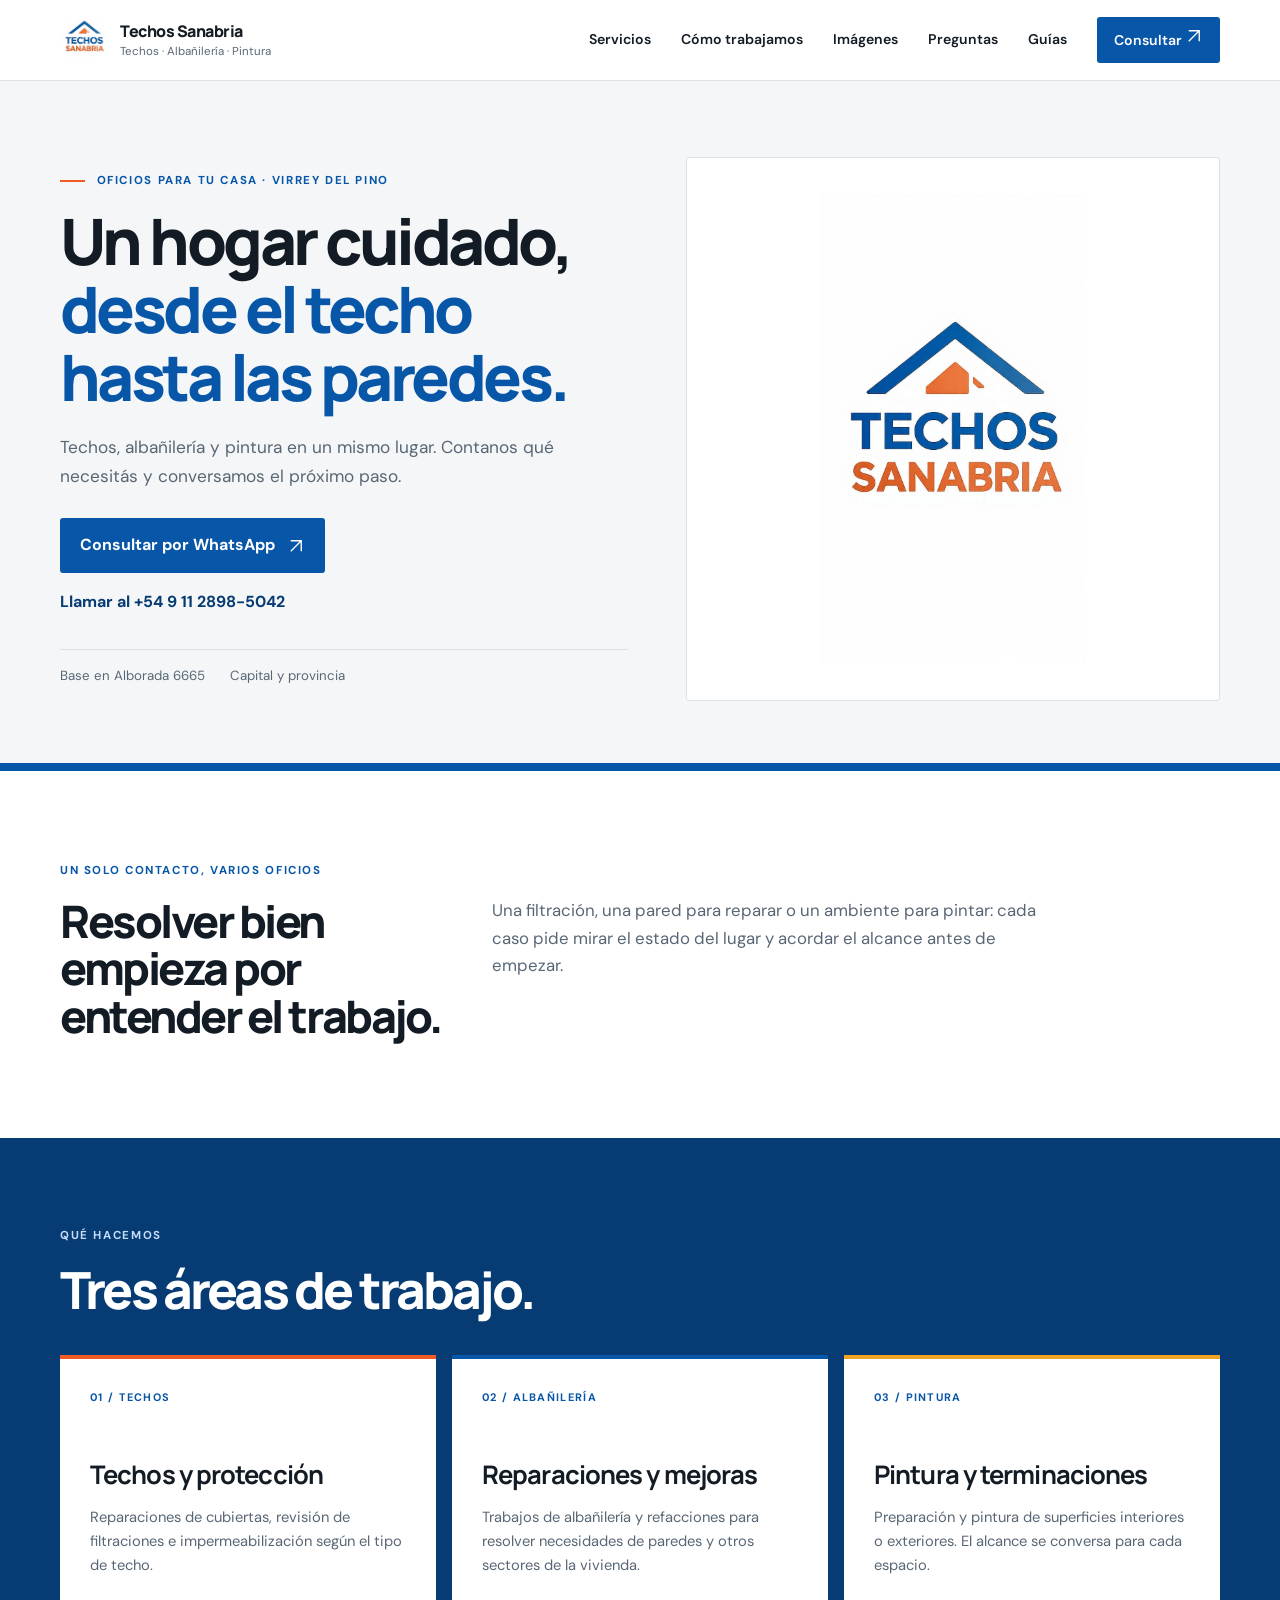
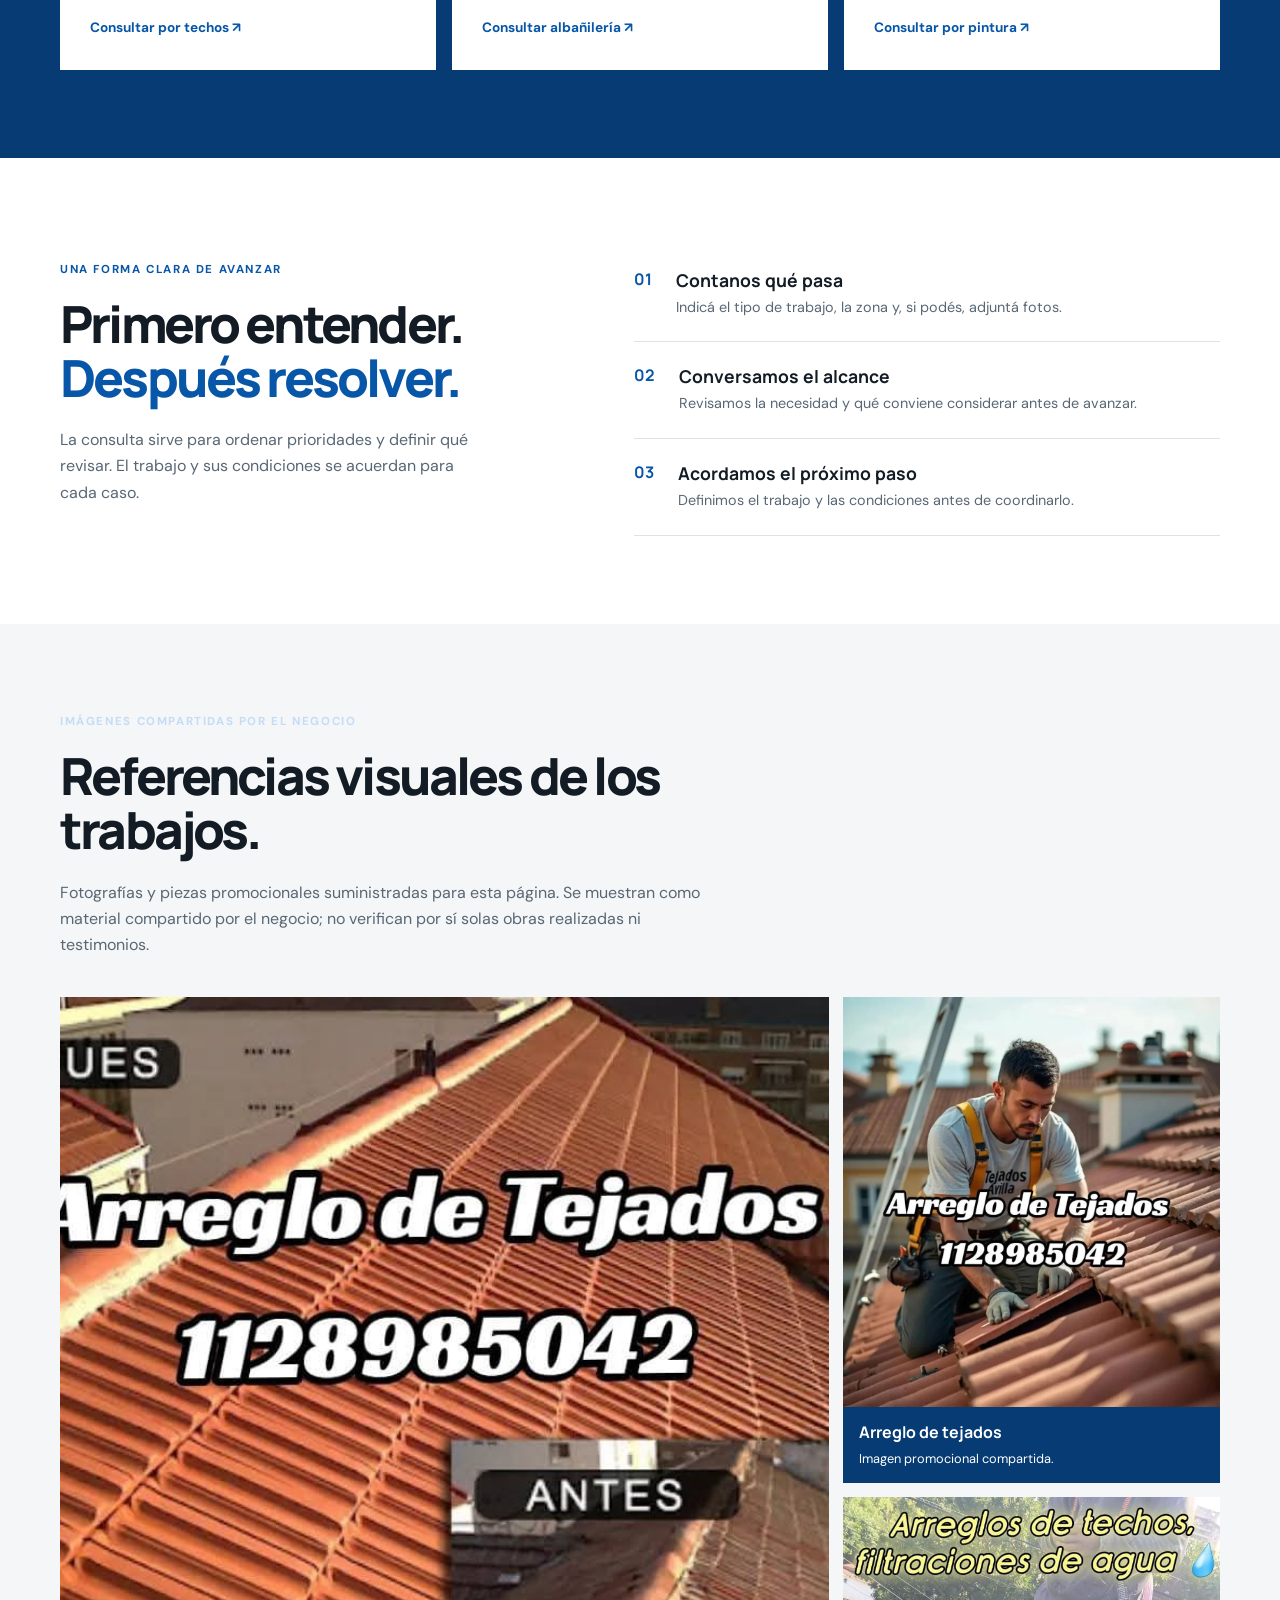
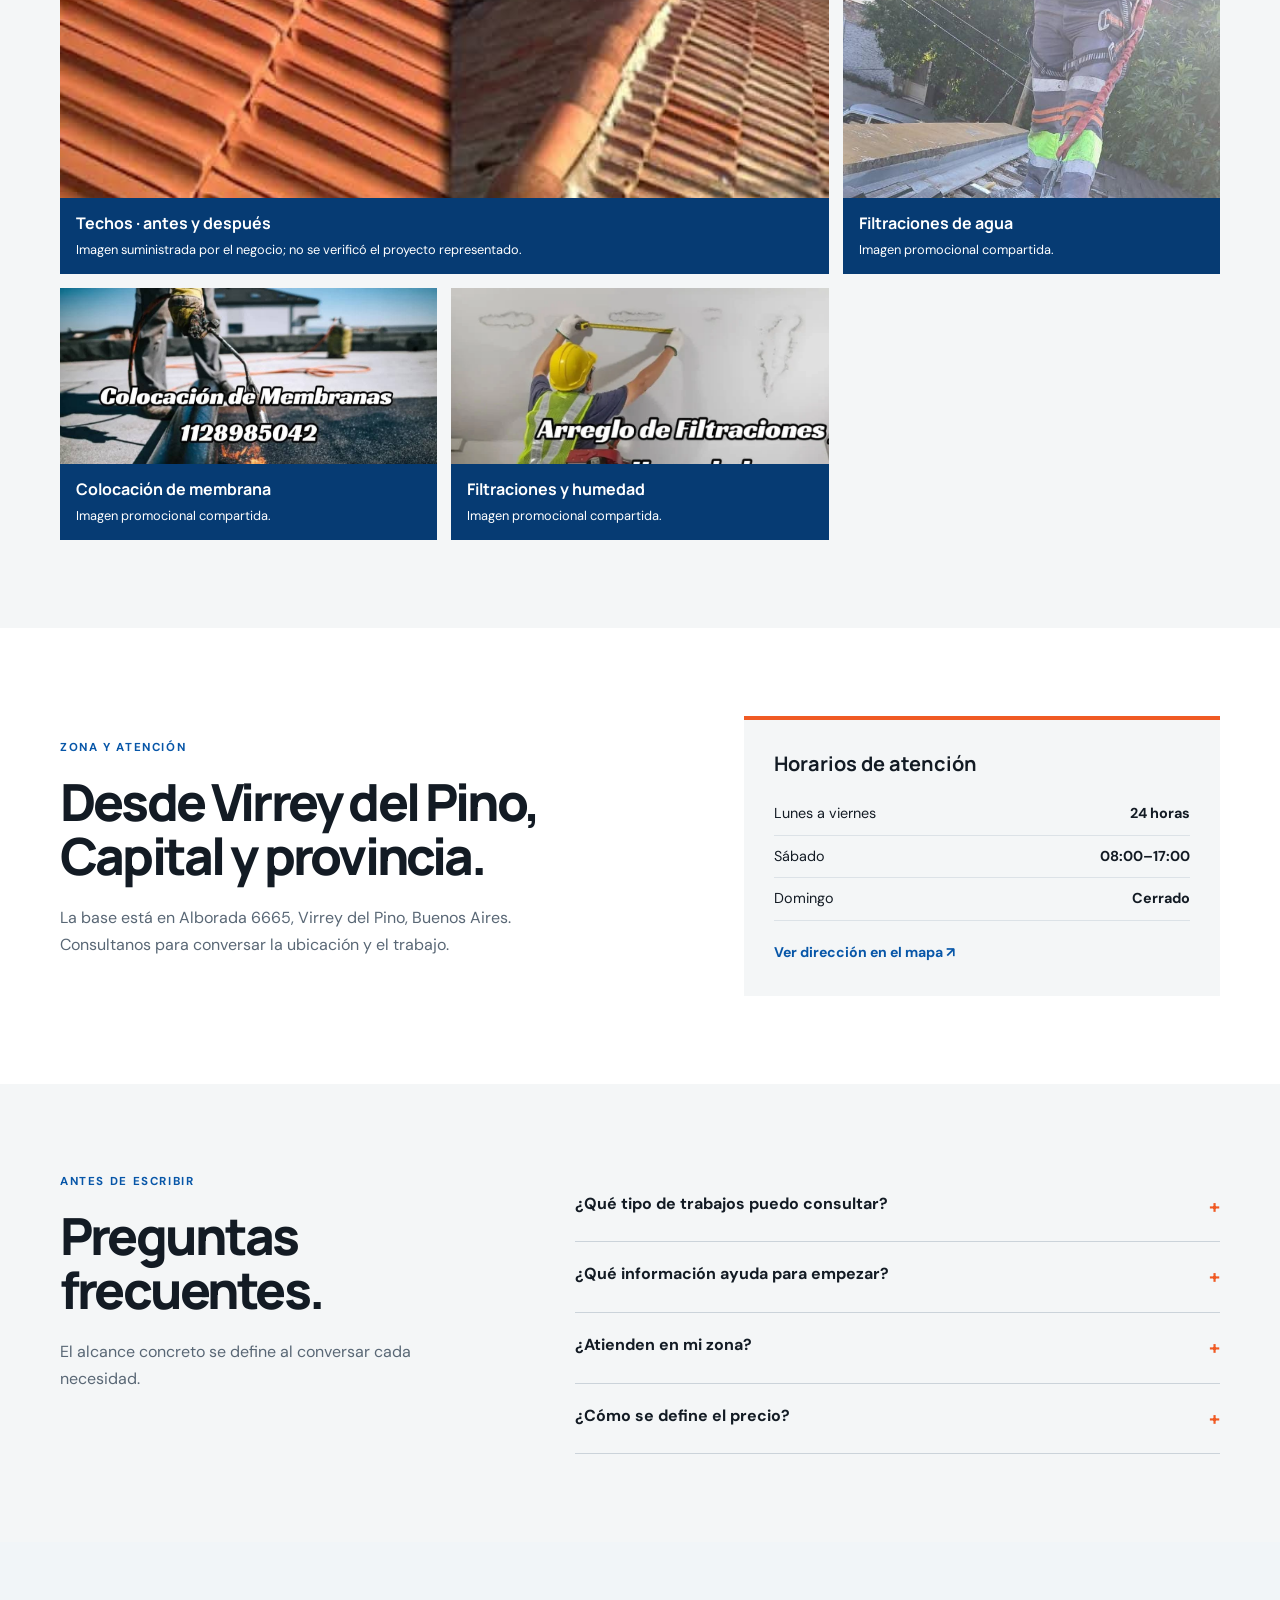
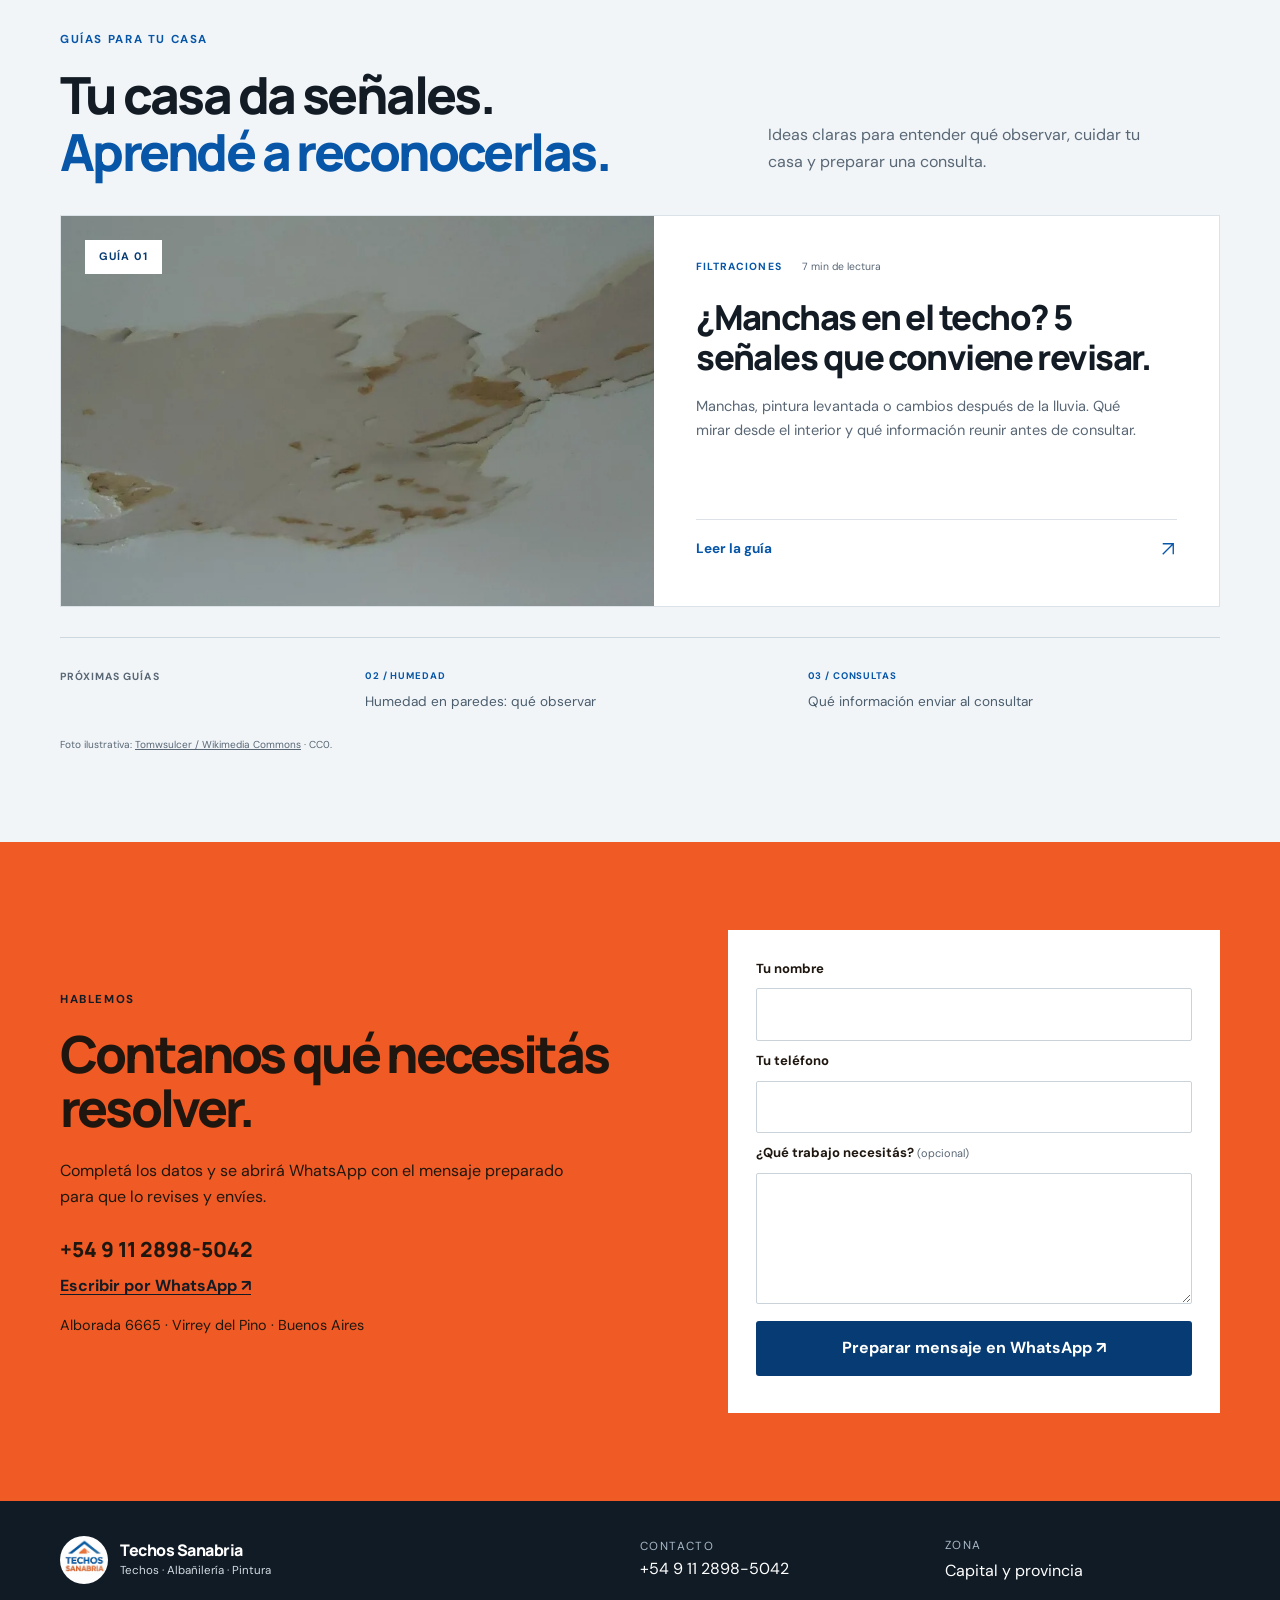
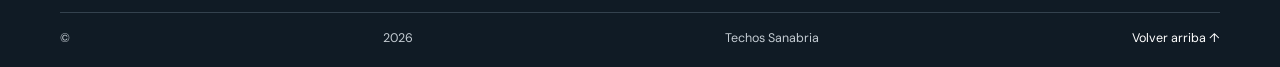
==== index.html @ f682accf "Redesign blog guide and landing feature with reusable editorial components" ====
<!doctype html>
<html lang="es-AR">
<head>
  <meta charset="utf-8">
  <meta name="viewport" content="width=device-width, initial-scale=1">
  <meta name="theme-color" content="#0756a8">
  <meta name="description" content="Techos Sanabria: techos, impermeabilización, albañilería y pintura. Base en Virrey del Pino; cobertura en Capital y provincia. Consultas por WhatsApp.">
  <title>Techos Sanabria | Techos, albañilería y pintura</title>
  <link rel="canonical" href="https://techos-sanabria.com/">
  <meta property="og:type" content="website">
  <meta property="og:locale" content="es_AR">
  <meta property="og:site_name" content="Techos Sanabria">
  <meta property="og:title" content="Techos Sanabria | Techos, albañilería y pintura">
  <meta property="og:description" content="Techos, impermeabilización, albañilería y pintura. Base en Virrey del Pino; cobertura en Capital y provincia.">
  <meta property="og:url" content="https://techos-sanabria.com/">
  <meta property="og:image" content="https://techos-sanabria.com/images/logo-techos-sanabria.jpg">
  <meta name="twitter:card" content="summary_large_image">
  <meta name="twitter:title" content="Techos Sanabria | Techos, albañilería y pintura">
  <meta name="twitter:description" content="Techos, impermeabilización, albañilería y pintura. Base en Virrey del Pino; cobertura en Capital y provincia.">
  <meta name="twitter:image" content="https://techos-sanabria.com/images/logo-techos-sanabria.jpg">
  <script type="application/ld+json">
  {
    "@context": "https://schema.org",
    "@graph": [
      {
        "@type": "RoofingContractor",
        "@id": "https://techos-sanabria.com/#business",
        "name": "Techos Sanabria",
        "url": "https://techos-sanabria.com/",
        "telephone": "+5491128985042",
        "image": "https://techos-sanabria.com/images/logo-techos-sanabria.jpg",
        "address": {
          "@type": "PostalAddress",
          "streetAddress": "Alborada 6665",
          "addressLocality": "Virrey del Pino",
          "addressRegion": "Buenos Aires"
        },
        "areaServed": "Capital y provincia",
        "knowsAbout": ["Techos", "Impermeabilización", "Albañilería", "Refacciones", "Pintura"]
      },
      {
        "@type": "FAQPage",
        "@id": "https://techos-sanabria.com/#preguntas",
        "mainEntity": [
          {
            "@type": "Question",
            "name": "¿Qué tipo de trabajos puedo consultar?",
            "acceptedAnswer": {"@type": "Answer", "text": "Techos y reparaciones, impermeabilización, albañilería, refacciones y pintura. Contanos brevemente qué necesitás."}
          },
          {
            "@type": "Question",
            "name": "¿Qué información ayuda para empezar?",
            "acceptedAnswer": {"@type": "Answer", "text": "La zona, una descripción del problema y algunas fotos si tenés. Eso ayuda a orientar la conversación inicial."}
          },
          {
            "@type": "Question",
            "name": "¿Atienden en mi zona?",
            "acceptedAnswer": {"@type": "Answer", "text": "La cobertura se comunica como Capital y provincia. Consultanos con tu ubicación para confirmar si pueden coordinar el trabajo."}
          },
          {
            "@type": "Question",
            "name": "¿Cómo se define el precio?",
            "acceptedAnswer": {"@type": "Answer", "text": "Depende del lugar y del alcance acordado. Consultá para conversar las condiciones antes de avanzar."}
          }
        ]
      }
    ]
  }
  </script>
  <link rel="icon" href="./images/logo-techos-sanabria.webp" type="image/webp">
  <link rel="stylesheet" href="./style.css">
  <link rel="stylesheet" href="./blogs/guides-preview.css">
  <style>
    .contact .eyebrow{color:#131b24}.steps li>span{color:#0756a8}
    .gallery-grid{grid-template-columns:repeat(3,minmax(0,1fr));grid-auto-rows:auto}
    .gallery-card{margin:0;min-width:0;background:#063b73;display:flex;flex-direction:column;overflow:hidden}
    .gallery-card img{width:100%;height:260px;object-fit:contain;background:#101b25}
    .gallery-card figcaption{background:#063b73;color:#fff;padding:14px 16px;display:flex;flex-direction:column;gap:5px}
    .gallery-card figcaption b{font:700 1rem var(--display)}.gallery-card figcaption span{font-size:.8rem;color:#fff}
    .gallery-feature{grid-column:span 2;grid-row:span 2}.gallery-feature img{height:420px}
    .direct-whatsapp{display:block;color:#131b24;font-weight:700;text-decoration:underline;text-underline-offset:3px;margin-top:10px}
    .no-js-note{font-size:.84rem;font-weight:600;color:#131b24}.gallery-tile{display:none}
    @media(max-width:800px){.gallery-grid{grid-template-columns:repeat(2,minmax(0,1fr))}.gallery-card img{height:220px}.gallery-feature{grid-column:span 2;grid-row:span 1}.gallery-feature img{height:300px}}
    @media(max-width:480px){.gallery-grid{grid-template-columns:1fr}.gallery-feature{grid-column:auto}.gallery-card img,.gallery-feature img{height:260px}}
  </style>
  <noscript><style>#contactForm{display:none}</style></noscript>
  <script src="./script.js" defer></script>
<script>
!function(t,e){var o,n,p,r;e.__SV||(window.posthog && window.posthog.__loaded)||(window.posthog=e,e._i=[],e.init=function(i,s,a){function g(t,e){var o=e.split(".");2==o.length&&(t=t[o[0]],e=o[1]),t[e]=function(){t.push([e].concat(Array.prototype.slice.call(arguments,0)))}}p||((p=t.createElement("script")).type="text/javascript",p.crossOrigin="anonymous",p.async=!0,p.src=s.api_host.replace(".i.posthog.com","-assets.i.posthog.com")+"/static/array.js",p.onerror=function(){p=null},(r=t.getElementsByTagName("script")[0]).parentNode.insertBefore(p,r));var u=e;for(void 0!==a?u=e[a]=[]:a="posthog",u.people=u.people||[],Object.defineProperty(u,"toString",{configurable:!0,enumerable:!0,writable:!0,value:function(t){var e="posthog";return"posthog"!==a&&(e+="."+a),t||(e+=" (stub)"),e}}),Object.defineProperty(u.people,"toString",{configurable:!0,enumerable:!0,writable:!0,value:function(){return u.toString(1)+".people (stub)"}}),o="vu pu gu mu init Gu Qu Hu Wu Xu il Vu Yu ju oc ac lc uc cc hc capture getExtension Zu hu gc calculateEventProperties vc register register_once register_for_session unregister unregister_for_session zu mc getFeatureFlag getFeatureFlagPayload getFeatureFlagResult getAllFeatureFlags isFeatureEnabled reloadFeatureFlags updateFlags updateEarlyAccessFeatureEnrollment getEarlyAccessFeatures on onFeatureFlags onSurveysLoaded onSessionId getSurveys getActiveMatchingSurveys onActiveMatchingSurveysChanged renderSurvey displaySurvey cancelPendingSurvey canRenderSurvey canRenderSurveyAsync wc identify setPersonProperties unsetPersonProperties group resetGroups setPersonPropertiesForFlags resetPersonPropertiesForFlags setGroupPropertiesForFlags resetGroupPropertiesForFlags reset kc shutdown setIdentity clearIdentity get_distinct_id getGroups get_session_id get_session_replay_url alias set_config startSessionRecording stopSessionRecording sessionRecordingStarted captureException addExceptionStep captureLog startExceptionAutocapture stopExceptionAutocapture loadToolbar get_property getSessionProperty yc nc createPersonProfile setInternalOrTestUser bc xu ku opt_in_capturing opt_out_capturing Su has_opted_in_capturing has_opted_out_capturing get_explicit_consent_status is_capturing clear_opt_in_out_capturing tc debug nl Os getPageViewId captureTraceFeedback captureTraceMetric Du".split(" "),n=0;n<o.length;n++)g(u,o[n]);e._i.push([i,s,a])},e.__SV=1)}(document,window.posthog||[]);
posthog.init('phc_zRJZ5SvArTjrYcxxgLg35xTBeTofkA6DnmJoE6SXfPQV', {
    api_host: 'https://us.i.posthog.com',
    defaults: '2026-05-30',
    person_profiles: 'identified_only', // or 'always' to create profiles for anonymous users as well
});
</script>
</head>
<body>
  <a class="skip-link" href="#contenido">Saltar al contenido</a>
  <header class="site-header">
    <div class="shell header-inner">
      <a class="brand" href="#inicio" aria-label="Techos Sanabria, inicio"><img src="./images/logo-techos-sanabria.webp" alt="" width="52" height="52"><span><strong>Techos Sanabria</strong><small>Techos · Albañilería · Pintura</small></span></a>
      <button class="menu-toggle" type="button" aria-expanded="false" aria-controls="site-nav" aria-label="Abrir menú"><span></span><span></span><span></span></button>
      <nav class="site-nav" id="site-nav" aria-label="Navegación principal"><a href="#servicios">Servicios</a><a href="#metodo">Cómo trabajamos</a><a href="#imagenes">Imágenes</a><a href="#preguntas">Preguntas</a><a href="#blog">Guías</a><a class="nav-contact" href="#contacto">Consultar <svg aria-hidden="true" width="18" height="18" viewBox="0 0 24 24" fill="none" stroke="currentColor" stroke-width="1.8"><path d="M5 19 19 5M5 5h14v14"/></svg></a></nav>
    </div>
  </header>
  <main id="contenido">
    <section class="hero" id="inicio">
      <div class="shell hero-grid">
        <div class="hero-copy"><p class="eyebrow"><span></span> Oficios para tu casa · Virrey del Pino</p><h1>Un hogar cuidado,<br><em>desde el techo hasta las paredes.</em></h1><p class="lede">Techos, albañilería y pintura en un mismo lugar. Contanos qué necesitás y conversamos el próximo paso.</p><div class="hero-actions"><a class="button button-primary" data-whatsapp href="https://wa.me/5491128985042?text=Hola%2C%20quiero%20consultar%20por%20un%20trabajo">Consultar por WhatsApp <svg aria-hidden="true" width="18" height="18" viewBox="0 0 24 24" fill="none" stroke="currentColor" stroke-width="1.8"><path d="M5 19 19 5M5 5h14v14"/></svg></a><a class="phone-link" href="tel:+5491128985042">Llamar al +54 9 11 2898-5042</a></div><div class="hero-meta"><span>Base en Alborada 6665</span><span>Capital y provincia</span></div></div>
        <div class="hero-photo"><img src="./images/logo-techos-sanabria.webp" alt="Logo de Techos Sanabria" width="816" height="1440" decoding="async"></div>
      </div>
      <div class="hero-stripe" aria-hidden="true"></div>
    </section>
    <section class="intro shell"><p class="eyebrow">Un solo contacto, varios oficios</p><h2>Resolver bien empieza por entender el trabajo.</h2><p class="intro-copy">Una filtración, una pared para reparar o un ambiente para pintar: cada caso pide mirar el estado del lugar y acordar el alcance antes de empezar.</p></section>
    <section class="services section" id="servicios"><div class="shell"><div class="section-heading"><p class="eyebrow">Qué hacemos</p><h2>Tres áreas de trabajo.</h2></div><div class="service-grid">
      <article class="service-card service-roof"><span class="service-no">01 / TECHOS</span><h3>Techos y protección</h3><p>Reparaciones de cubiertas, revisión de filtraciones e impermeabilización según el tipo de techo.</p><a href="#contacto">Consultar por techos <span>↗</span></a></article>
      <article class="service-card service-masonry"><span class="service-no">02 / ALBAÑILERÍA</span><h3>Reparaciones y mejoras</h3><p>Trabajos de albañilería y refacciones para resolver necesidades de paredes y otros sectores de la vivienda.</p><a href="#contacto">Consultar albañilería <span>↗</span></a></article>
      <article class="service-card service-paint"><span class="service-no">03 / PINTURA</span><h3>Pintura y terminaciones</h3><p>Preparación y pintura de superficies interiores o exteriores. El alcance se conversa para cada espacio.</p><a href="#contacto">Consultar por pintura <span>↗</span></a></article>
    </div></div></section>
    <section class="method section" id="metodo"><div class="shell method-grid"><div><p class="eyebrow">Una forma clara de avanzar</p><h2>Primero entender.<br><em>Después resolver.</em></h2><p>La consulta sirve para ordenar prioridades y definir qué revisar. El trabajo y sus condiciones se acuerdan para cada caso.</p></div><ol class="steps"><li><span>01</span><div><h3>Contanos qué pasa</h3><p>Indicá el tipo de trabajo, la zona y, si podés, adjuntá fotos.</p></div></li><li><span>02</span><div><h3>Conversamos el alcance</h3><p>Revisamos la necesidad y qué conviene considerar antes de avanzar.</p></div></li><li><span>03</span><div><h3>Acordamos el próximo paso</h3><p>Definimos el trabajo y las condiciones antes de coordinarlo.</p></div></li></ol></div></section>
    <section class="gallery section" id="imagenes"><div class="shell"><div class="section-heading"><p class="eyebrow">Imágenes compartidas por el negocio</p><h2>Referencias visuales de los trabajos.</h2><p>Fotografías y piezas promocionales suministradas para esta página. Se muestran como material compartido por el negocio; no verifican por sí solas obras realizadas ni testimonios.</p></div><div class="gallery-grid"><figure class="gallery-card gallery-feature"><img src="./images/techo-antes-despues.jpg" alt="Pieza compartida que presenta imágenes de techo antes y después" loading="lazy"><figcaption><b>Techos · antes y después</b><span>Imagen suministrada por el negocio; no se verificó el proyecto representado.</span></figcaption></figure><figure class="gallery-card"><img src="./images/techista-trabajando.webp" alt="Imagen promocional compartida de una persona trabajando en un techo" loading="lazy"><figcaption><b>Arreglo de tejados</b><span>Imagen promocional compartida.</span></figcaption></figure><figure class="gallery-card"><img src="./images/seguridad-en-techo.jpg" alt="Imagen compartida de una persona realizando una tarea sobre un techo" loading="lazy"><figcaption><b>Filtraciones de agua</b><span>Imagen promocional compartida.</span></figcaption></figure><figure class="gallery-card"><img src="./images/colocacion-membrana.jpg" alt="Imagen promocional de colocación de membrana en un techo" loading="lazy"><figcaption><b>Colocación de membrana</b><span>Imagen promocional compartida.</span></figcaption></figure><figure class="gallery-card"><img src="./images/revision-humedad.webp" alt="Imagen promocional de revisión de una pared con humedad" loading="lazy"><figcaption><b>Filtraciones y humedad</b><span>Imagen promocional compartida.</span></figcaption></figure></div></div></section>
    <section class="details section"><div class="shell details-grid"><div><p class="eyebrow">Zona y atención</p><h2>Desde Virrey del Pino, Capital y provincia.</h2><p>La base está en Alborada 6665, Virrey del Pino, Buenos Aires. Consultanos para conversar la ubicación y el trabajo.</p></div><div class="details-card"><h3>Horarios de atención</h3><dl><div><dt>Lunes a viernes</dt><dd>24 horas</dd></div><div><dt>Sábado</dt><dd>08:00–17:00</dd></div><div><dt>Domingo</dt><dd>Cerrado</dd></div></dl><a href="https://www.google.com/maps/search/?api=1&amp;query=Alborada+6665%2C+Virrey+del+Pino%2C+Buenos+Aires" target="_blank" rel="noopener noreferrer">Ver dirección en el mapa ↗</a></div></div></section>
    <section class="faq section" id="preguntas"><div class="shell faq-grid"><div><p class="eyebrow">Antes de escribir</p><h2>Preguntas frecuentes.</h2><p>El alcance concreto se define al conversar cada necesidad.</p></div><div class="faq-list"><details><summary>¿Qué tipo de trabajos puedo consultar?</summary><p>Techos y reparaciones, impermeabilización, albañilería, refacciones y pintura. Contanos brevemente qué necesitás.</p></details><details><summary>¿Qué información ayuda para empezar?</summary><p>La zona, una descripción del problema y algunas fotos si tenés. Eso ayuda a orientar la conversación inicial.</p></details><details><summary>¿Atienden en mi zona?</summary><p>La cobertura se comunica como Capital y provincia. Consultanos con tu ubicación para confirmar si pueden coordinar el trabajo.</p></details><details><summary>¿Cómo se define el precio?</summary><p>Depende del lugar y del alcance acordado. Consultá para conversar las condiciones antes de avanzar.</p></details></div></div></section>
    <section class="section guide-preview" id="blog" aria-labelledby="guides-title"><div class="shell">
<div class="guide-preview-heading"><div><p class="eyebrow">GUÍAS PARA TU CASA</p><h2 id="guides-title">Tu casa da señales.<br><em>Aprendé a reconocerlas.</em></h2></div><p>Ideas claras para entender qué observar, cuidar tu casa y preparar una consulta.</p></div>
<article class="guide-feature"><a class="guide-feature-image" href="./blogs/senales-de-filtracion-en-el-techo/" tabindex="-1" aria-hidden="true"><img src="./images/blog/peeling.webp" width="931" height="678" alt="" loading="lazy" decoding="async"><span>GUÍA 01</span></a><div class="guide-feature-copy"><p class="guide-feature-meta">FILTRACIONES <span>7 min de lectura</span></p><h3><a href="./blogs/senales-de-filtracion-en-el-techo/">¿Manchas en el techo? 5 señales que conviene revisar.</a></h3><p>Manchas, pintura levantada o cambios después de la lluvia. Qué mirar desde el interior y qué información reunir antes de consultar.</p><a class="guide-feature-cta" href="./blogs/senales-de-filtracion-en-el-techo/">Leer la guía <svg aria-hidden="true" width="18" height="18" viewBox="0 0 24 24" fill="none" stroke="currentColor" stroke-width="1.8"><path d="M5 19 19 5M5 5h14v14"/></svg></a></div></article>
<div class="guide-preview-bottom"><p>PRÓXIMAS GUÍAS</p><ul><li><span>02 / HUMEDAD</span>Humedad en paredes: qué observar</li><li><span>03 / CONSULTAS</span>Qué información enviar al consultar</li></ul></div><p class="guide-preview-credit">Foto ilustrativa: <a href="https://commons.wikimedia.org/wiki/File:Ceiling_sheetrock_damaged_by_water_so_paint_was_peeling.jpg">Tomwsulcer / Wikimedia Commons</a> · CC0.</p>
</div></section>
    <section class="contact section" id="contacto"><div class="shell contact-grid"><div><p class="eyebrow">Hablemos</p><h2>Contanos qué necesitás resolver.</h2><p>Completá los datos y se abrirá WhatsApp con el mensaje preparado para que lo revises y envíes.</p><a class="contact-phone" href="tel:+5491128985042">+54 9 11 2898-5042</a><a class="direct-whatsapp" href="https://wa.me/5491128985042" target="_blank" rel="noopener noreferrer">Escribir por WhatsApp ↗</a><p class="address">Alborada 6665 · Virrey del Pino · Buenos Aires</p><noscript><p class="no-js-note">JavaScript está desactivado; usá los enlaces directos para llamar o abrir WhatsApp.</p></noscript></div><form id="contactForm"><label for="contactName">Tu nombre</label><input id="contactName" name="name" autocomplete="name" required><label for="contactPhone">Tu teléfono</label><input id="contactPhone" name="phone" type="tel" autocomplete="tel" required><label for="contactMessage">¿Qué trabajo necesitás? <small>(opcional)</small></label><textarea id="contactMessage" name="message" rows="4"></textarea><button class="button button-dark" type="submit">Preparar mensaje en WhatsApp ↗</button><p class="form-note" id="formStatus" aria-live="polite"></p></form></div></section>
  </main>
  <footer class="site-footer"><div class="shell footer-inner"><a class="brand footer-brand" href="#inicio"><img src="./images/logo-techos-sanabria.webp" alt="" width="44" height="44" loading="lazy" decoding="async"><span><strong>Techos Sanabria</strong><small>Techos · Albañilería · Pintura</small></span></a><div><span>Contacto</span><a href="tel:+5491128985042">+54 9 11 2898-5042</a></div><div><span>Zona</span><p>Capital y provincia</p></div></div><div class="shell footer-bottom">© <span id="currentYear"></span> Techos Sanabria <a href="#inicio">Volver arriba ↑</a></div></footer>
</body>
</html>
---- style.css ----
@import url('https://fonts.googleapis.com/css2?family=DM+Sans:wght@400;500;600;700&family=Manrope:wght@400;500;600;700;800&display=swap');
.contact .eyebrow{color:#131b24}.steps li>span{color:#0756a8}.gallery-grid{grid-template-columns:repeat(3,minmax(0,1fr));grid-auto-rows:auto}.gallery-card{margin:0;min-width:0;background:#063b73;display:flex;flex-direction:column;overflow:hidden}.gallery-card img{width:100%;height:260px;object-fit:contain;background:#101b25}.gallery-card figcaption{background:#063b73;color:#fff;padding:14px 16px;display:flex;flex-direction:column;gap:5px}.gallery-card figcaption b{font:700 1rem var(--display)}.gallery-card figcaption span{font-size:.8rem;color:#fff}.gallery-feature{grid-column:span 2;grid-row:span 2}.gallery-feature img{height:420px}.direct-whatsapp{display:block;color:#131b24;font-weight:700;text-decoration:underline;text-underline-offset:3px;margin-top:10px}.no-js-note{font-size:.84rem;font-weight:600;color:#131b24}.gallery-tile,.gallery-feature:not(.gallery-card){display:none}
@media(max-width:800px){.gallery-grid{grid-template-columns:repeat(2,minmax(0,1fr))}.gallery-card img{height:220px}.gallery-feature{grid-column:span 2;grid-row:span 1}.gallery-feature img{height:300px}}
@media(max-width:480px){.gallery-grid{grid-template-columns:1fr}.gallery-feature{grid-column:auto}.gallery-card img,.gallery-feature img{height:260px}}
.hero-photo{min-height:475px;background:var(--white);display:grid;place-items:center;padding:36px;border:1px solid var(--line);border-radius:3px}.gallery-tile{position:relative;overflow:hidden;background:var(--blue-dark);color:white;padding:26px;display:flex;flex-direction:column;justify-content:flex-end}.gallery-tile:before,.gallery-tile:after{content:"";position:absolute;width:220px;height:220px;border:1px solid #ffffff40;border-radius:50%;right:-70px;top:-80px}.gallery-tile:after{width:150px;height:150px;right:-35px;top:-45px}.gallery-tile:nth-child(2){background:var(--orange)}.gallery-tile:nth-child(3){background:#334958}.gallery-tile>span{position:absolute;top:20px;left:24px;font-size:.74rem;letter-spacing:.1em}.gallery-tile b{font:700 1.5rem var(--display)}.gallery-tile small{font-size:.85rem;color:#e4edf6}
:root{--blue:#0756a8;--blue-dark:#063b73;--orange:#f05a24;--ink:#131b24;--muted:#596775;--paper:#f4f6f7;--line:#dce2e7;--white:#fff;--shell:1160px;--sans:'DM Sans',Arial,sans-serif;--display:'Manrope',Arial,sans-serif}*{box-sizing:border-box}html{scroll-behavior:smooth;scroll-padding-top:88px}body{margin:0;color:var(--ink);font-family:var(--sans);font-size:16px;line-height:1.65}img{display:block;max-width:100%}a{color:inherit;text-decoration:none}button,input,textarea{font:inherit}.shell{width:min(var(--shell),calc(100% - 48px));margin-inline:auto}.skip-link{position:absolute;left:12px;top:-60px;background:var(--white);color:var(--blue-dark);padding:10px;z-index:20}.skip-link:focus{top:10px}.site-header{position:sticky;top:0;z-index:10;background:rgba(255,255,255,.97);border-bottom:1px solid var(--line)}.header-inner{min-height:80px;display:flex;align-items:center;justify-content:space-between}.brand{display:flex;align-items:center;gap:12px}.brand img{width:48px;height:48px;object-fit:cover;border-radius:50%}.brand strong,.brand small{display:block}.brand strong{font:800 1rem var(--display);letter-spacing:-.03em}.brand small{font-size:.72rem;color:var(--muted)}.site-nav{display:flex;align-items:center;gap:30px;font-size:.88rem;font-weight:600}.site-nav>a:not(.nav-contact):hover,.phone-link:hover{color:var(--blue)}.nav-contact{background:var(--blue);color:white;padding:10px 17px;border-radius:3px}.nav-contact:hover,.button-primary:hover{background:var(--blue-dark)}.menu-toggle{display:none}.hero{position:relative;overflow:hidden;background:var(--paper);padding:76px 0 70px}.hero-grid{display:grid;grid-template-columns:1.03fr .97fr;align-items:center;gap:58px}.eyebrow{text-transform:uppercase;letter-spacing:.14em;font-size:.72rem;font-weight:700;color:var(--blue);margin:0 0 17px}.eyebrow span{display:inline-block;width:25px;height:2px;background:var(--orange);vertical-align:middle;margin-right:7px}.hero h1,.section h2,.intro h2{font:800 clamp(2.45rem,5vw,4.6rem)/1.06 var(--display);letter-spacing:-.055em;margin:0 0 23px}.hero h1 em,.method h2 em{color:var(--blue);font-style:normal}.lede{font-size:1.08rem;color:var(--muted);max-width:520px}.hero-actions{display:flex;flex-direction:column;align-items:flex-start;gap:16px;margin-top:28px}.button{display:inline-flex;justify-content:center;align-items:center;gap:12px;padding:14px 20px;border:0;border-radius:3px;font-weight:700;cursor:pointer}.button-primary{background:var(--blue);color:white}.phone-link{font-weight:700;color:var(--blue-dark)}.hero-meta{display:flex;gap:25px;border-top:1px solid var(--line);margin-top:34px;padding-top:15px;color:var(--muted);font-size:.83rem}.hero-photo{margin:0;position:relative}.hero-photo>img{width:auto;height:auto;max-width:100%;max-height:470px;object-fit:contain}.hero-photo figcaption{font-size:.7rem;color:var(--muted);padding-top:8px}.hero-stripe{height:8px;background:var(--blue);position:absolute;bottom:0;left:0;right:0}.intro{padding-block:90px 76px;display:grid;grid-template-columns:.7fr 1.3fr;column-gap:40px;align-items:start}.intro .eyebrow{grid-column:1/-1}.intro h2{font-size:clamp(2rem,3.5vw,3.2rem);max-width:480px}.intro-copy{color:var(--muted);max-width:570px;margin:0;font-size:1.05rem}.section{padding-block:88px}.services{background:var(--blue-dark);color:white}.section-heading{max-width:700px;margin-bottom:38px}.section-heading .eyebrow{color:#c4dcf7}.section-heading h2,.faq h2,.contact h2{font-size:clamp(2.15rem,4vw,3.5rem)}.section-heading>p:last-child{color:#e4edf6;max-width:650px}.service-grid{display:grid;grid-template-columns:repeat(3,1fr);gap:16px}.service-card{min-height:315px;background:white;color:var(--ink);padding:30px;display:flex;flex-direction:column;border-top:4px solid var(--orange)}.service-masonry{border-color:var(--blue)}.service-paint{border-color:#f2a324}.service-no{font-size:.68rem;color:var(--blue);font-weight:700;letter-spacing:.12em}.service-card h3{font:700 1.6rem var(--display);margin:50px 0 5px;letter-spacing:-.035em}.service-card p{color:var(--muted);font-size:.92rem;margin:8px 0 20px}.service-card>a{color:var(--blue);font-size:.85rem;font-weight:700;margin-top:auto}.method{background:#fff}.method-grid{display:grid;grid-template-columns:.9fr 1.1fr;gap:95px;align-items:center}.method h2{font-size:clamp(2.4rem,4vw,3.7rem)}.method-grid>div>p:last-child{color:var(--muted);max-width:430px}.steps{list-style:none;padding:0;margin:0}.steps li{display:flex;gap:24px;border-bottom:1px solid var(--line);padding:22px 0}.steps li>span{font:700 1rem var(--display);color:var(--orange)}.steps h3{font:700 1.1rem var(--display);margin:0}.steps p{color:var(--muted);margin:4px 0 0;font-size:.9rem}.gallery{background:var(--paper)}.gallery .section-heading>p:last-child{color:var(--muted)}.gallery-grid{display:grid;grid-template-columns:1.4fr 1fr 1fr;grid-auto-rows:240px;gap:14px}.gallery-grid figure{margin:0;position:relative;overflow:hidden;background:#d5dce2}.gallery-grid figure img{width:100%;height:100%;object-fit:cover}.gallery-feature{grid-row:span 2}.gallery-grid figcaption{position:absolute;inset:auto 0 0;padding:35px 18px 15px;color:white;background:linear-gradient(transparent,rgba(9,19,29,.83));display:flex;flex-direction:column}.gallery-grid figcaption b{font:700 1rem var(--display)}.gallery-grid figcaption span{font-size:.78rem}.details{background:#fff}.details-grid{display:grid;grid-template-columns:1fr .8fr;gap:90px;align-items:center}.details-grid h2{font-size:clamp(2.2rem,4vw,3.4rem)}.details-grid>div>p:last-child{color:var(--muted);max-width:480px}.details-card{padding:30px;background:var(--paper);border-top:4px solid var(--orange)}.details-card h3{font:700 1.25rem var(--display);margin:0 0 16px}.details-card dl{margin:0 0 18px}.details-card dl div{display:flex;justify-content:space-between;gap:12px;border-bottom:1px solid var(--line);padding:9px 0;font-size:.9rem}.details-card dd{font-weight:700;margin:0}.details-card>a{color:var(--blue);font-weight:700;font-size:.88rem}.faq{background:var(--paper)}.faq-grid{display:grid;grid-template-columns:.8fr 1.2fr;gap:85px}.faq-grid>div:first-child>p:last-child{color:var(--muted)}.faq-list details{border-bottom:1px solid #cbd3da;padding:19px 0}.faq-list summary{font-weight:700;cursor:pointer;list-style:none;display:flex;justify-content:space-between;gap:18px}.faq-list summary::-webkit-details-marker{display:none}.faq-list summary:after{content:'+';color:var(--orange);font-size:1.2rem}.faq-list details[open] summary:after{content:'−'}.faq-list details p{color:var(--muted);margin:12px 28px 0 0;font-size:.92rem}.contact{background:var(--orange);color:#1f170f}.contact .eyebrow{color:#3c251a}.contact-grid{display:grid;grid-template-columns:1fr .85fr;gap:90px;align-items:center}.contact-grid>div>p:not(.eyebrow){max-width:510px}.contact h2{max-width:580px}.contact-phone{display:block;font:800 1.3rem var(--display);margin-top:25px}.address{font-size:.9rem}.contact form{background:white;padding:28px;display:grid;gap:9px}.contact label{font-weight:700;font-size:.82rem}.contact label small{font-weight:400;color:var(--muted)}.contact input,.contact textarea{border:1px solid #cbd3da;padding:12px;width:100%;border-radius:2px;color:var(--ink)}.contact input:focus,.contact textarea:focus{outline:3px solid #8ab6e4;border-color:var(--blue)}.button-dark{background:var(--blue-dark);color:white;margin-top:8px}.button-dark:hover{background:var(--blue)}.form-note{font-size:.8rem;color:var(--muted);margin:0}.site-footer{background:#101b25;color:white;padding:35px 0 18px}.footer-inner{display:grid;grid-template-columns:2fr 1fr 1fr;gap:30px;align-items:center}.footer-brand small{color:#d3dbe2}.footer-inner>div>span{display:block;color:#a9bac8;font-size:.73rem;text-transform:uppercase;letter-spacing:.12em}.footer-inner>div>a,.footer-inner>div>p{margin:3px 0 0}.footer-bottom{border-top:1px solid #34424e;margin-top:28px;padding-top:15px;display:flex;justify-content:space-between;color:#c4ccd3;font-size:.78rem}.footer-bottom a{color:white}:focus-visible{outline:3px solid var(--orange);outline-offset:3px}::selection{background:var(--orange);color:#fff}@media(max-width:800px){.shell{width:min(var(--shell),calc(100% - 36px))}.header-inner{min-height:72px}.menu-toggle{display:flex;width:44px;height:44px;border:1px solid var(--line);background:white;flex-direction:column;align-items:center;justify-content:center;gap:5px}.menu-toggle span{width:19px;height:2px;background:var(--ink)}.site-nav{display:none;position:absolute;top:71px;left:0;right:0;background:white;padding:20px 24px 25px;box-shadow:0 10px 15px #13283a1a;align-items:stretch;gap:5px}.site-nav.is-open{display:flex;flex-direction:column}.site-nav>a{padding:10px}.nav-contact{text-align:center}.hero{padding:48px 0}.hero-grid{grid-template-columns:1fr;gap:34px}.hero-photo{min-height:0;padding:24px}.hero-photo>img{max-height:min(70vw,440px)}.intro{padding-block:64px;grid-template-columns:1fr;gap:10px}.intro .eyebrow{grid-column:auto}.section{padding-block:65px}.service-grid{grid-template-columns:1fr}.service-card{min-height:260px}.service-card h3{margin-top:30px}.method-grid,.details-grid,.faq-grid,.contact-grid{grid-template-columns:1fr;gap:34px}.gallery-grid{grid-template-columns:1fr 1fr;grid-auto-rows:200px}.gallery-feature{grid-column:span 2;grid-row:span 1}.footer-inner{grid-template-columns:1fr 1fr}.footer-brand{grid-column:1/-1}}@media(max-width:480px){.hero h1{font-size:2.5rem}.hero-meta{gap:12px;flex-direction:column}.gallery-grid{grid-auto-rows:160px;gap:9px}.gallery-feature{grid-column:span 2}.gallery-grid figcaption{padding:27px 12px 10px}.contact form{padding:20px}.footer-inner{grid-template-columns:1fr}.footer-brand{grid-column:auto}.footer-bottom{gap:10px}.brand small{font-size:.65rem}}@media(prefers-reduced-motion:reduce){*,*::before,*::after{scroll-behavior:auto!important;transition:none!important;animation:none!important}}
---- blogs/guides-preview.css ----
/* Landing guide feature. Reuse guide-feature in a grid as more articles go live. */
.guide-preview{background:#f1f5f8}.guide-preview-heading{display:grid;grid-template-columns:1.4fr 1fr;gap:75px;align-items:end;margin-bottom:36px}.guide-preview-heading h2{font:800 clamp(2.3rem,4vw,3.5rem)/1.1 var(--display);letter-spacing:-.05em;margin:0}.guide-preview-heading h2 em{font-style:normal;color:var(--blue)}.guide-preview-heading>p{color:var(--muted);font-size:1rem;max-width:380px;margin:0 0 4px}.guide-feature{display:grid;grid-template-columns:1.05fr 1fr;background:white;border:1px solid #dbe3e9}.guide-feature-image{position:relative;display:block;overflow:hidden;min-height:390px}.guide-feature-image img{width:100%;height:100%;position:absolute;inset:0;object-fit:cover;transition:transform .35s}.guide-feature:hover .guide-feature-image img{transform:scale(1.025)}.guide-feature-image>span{position:absolute;left:24px;top:24px;padding:8px 14px;background:white;color:var(--blue-dark);font-size:.68rem;letter-spacing:.1em;font-weight:700}.guide-feature-copy{padding:42px;display:flex;flex-direction:column;align-items:start}.guide-feature-meta{font-size:.65rem;letter-spacing:.1em;font-weight:700;color:var(--blue);display:flex;flex-wrap:wrap;gap:20px;margin:0 0 22px}.guide-feature-meta span{font-weight:400;letter-spacing:0;color:var(--muted)}.guide-feature h3{font:800 clamp(1.75rem,2.7vw,2.5rem)/1.16 var(--display);letter-spacing:-.045em;margin:0 0 18px}.guide-feature h3 a:hover{color:var(--blue)}.guide-feature-copy>p:not(.guide-feature-meta){font-size:.91rem;color:var(--muted);margin:0 0 30px;max-width:460px}.guide-feature-cta{display:flex;justify-content:space-between;align-items:center;gap:35px;width:100%;padding:18px 0 4px;border-top:1px solid var(--line);margin-top:auto;color:var(--blue);font-weight:700;font-size:.85rem}.guide-feature-cta span{font-size:1.3rem}.guide-preview-bottom{display:grid;grid-template-columns:1fr 3fr;gap:20px;padding-top:30px;margin-top:30px;border-top:1px solid #cdd7e0}.guide-preview-bottom>p{font-size:.65rem;font-weight:700;letter-spacing:.1em;color:var(--muted);margin:0}.guide-preview-bottom ul{display:grid;grid-template-columns:1fr 1fr;gap:30px;list-style:none;padding:0;margin:0}.guide-preview-bottom li{font-size:.85rem;color:#4b5d6d}.guide-preview-bottom li span{display:block;font-size:.6rem;letter-spacing:.09em;color:var(--blue);font-weight:700;margin-bottom:7px}.guide-preview-credit{font-size:.63rem;color:var(--muted);margin:24px 0 0}.guide-preview-credit a{text-decoration:underline}
@media(max-width:800px){.guide-preview-heading{grid-template-columns:1fr;gap:20px;margin-bottom:25px}.guide-preview-heading>p{max-width:520px;font-size:.95rem}.guide-feature{grid-template-columns:1fr}.guide-feature-image{min-height:260px}.guide-feature-copy{padding:26px}.guide-feature-meta{margin-bottom:16px}.guide-preview-bottom{grid-template-columns:1fr;gap:16px;margin-top:24px;padding-top:22px}.guide-preview-bottom ul{gap:20px}.guide-preview-bottom li{font-size:.8rem}}
@media(prefers-reduced-motion:reduce){.guide-feature-image img{transition:none}.guide-feature:hover .guide-feature-image img{transform:none}}
.guide-feature-cta svg{flex:none}
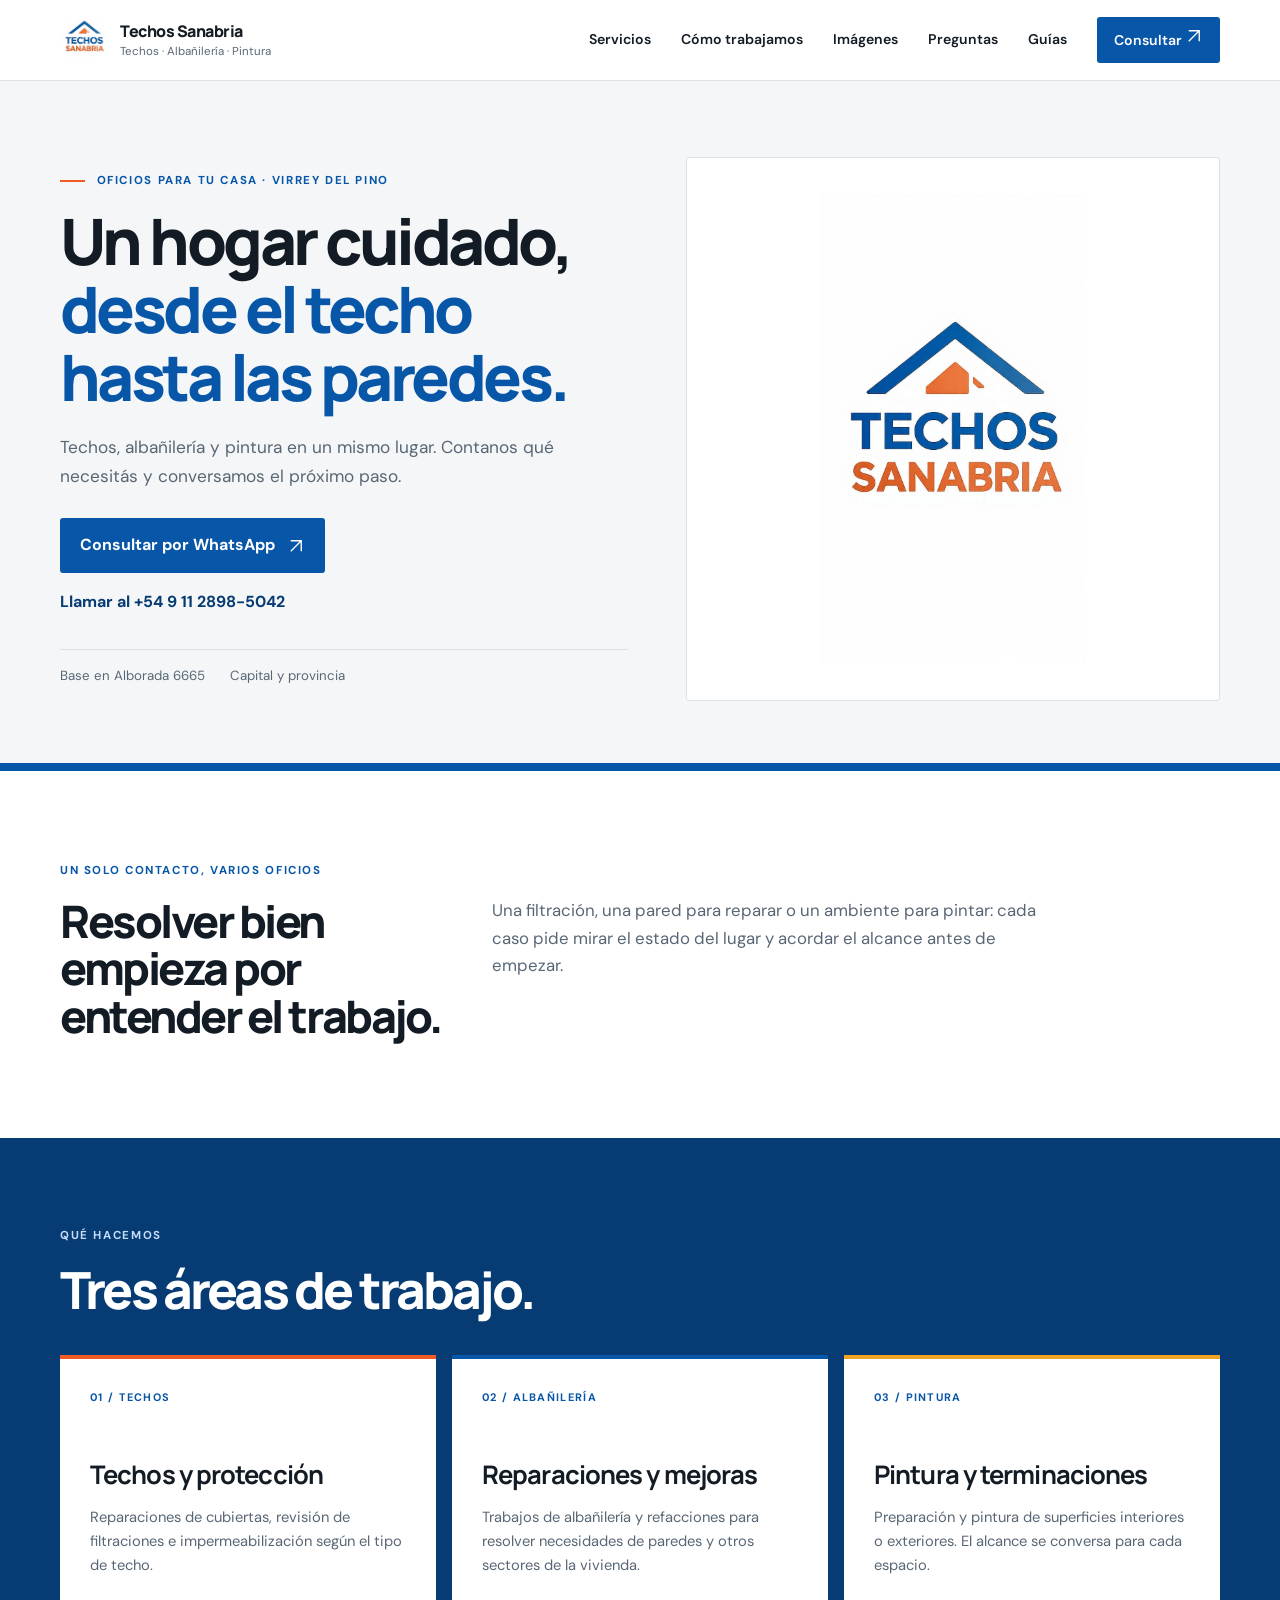
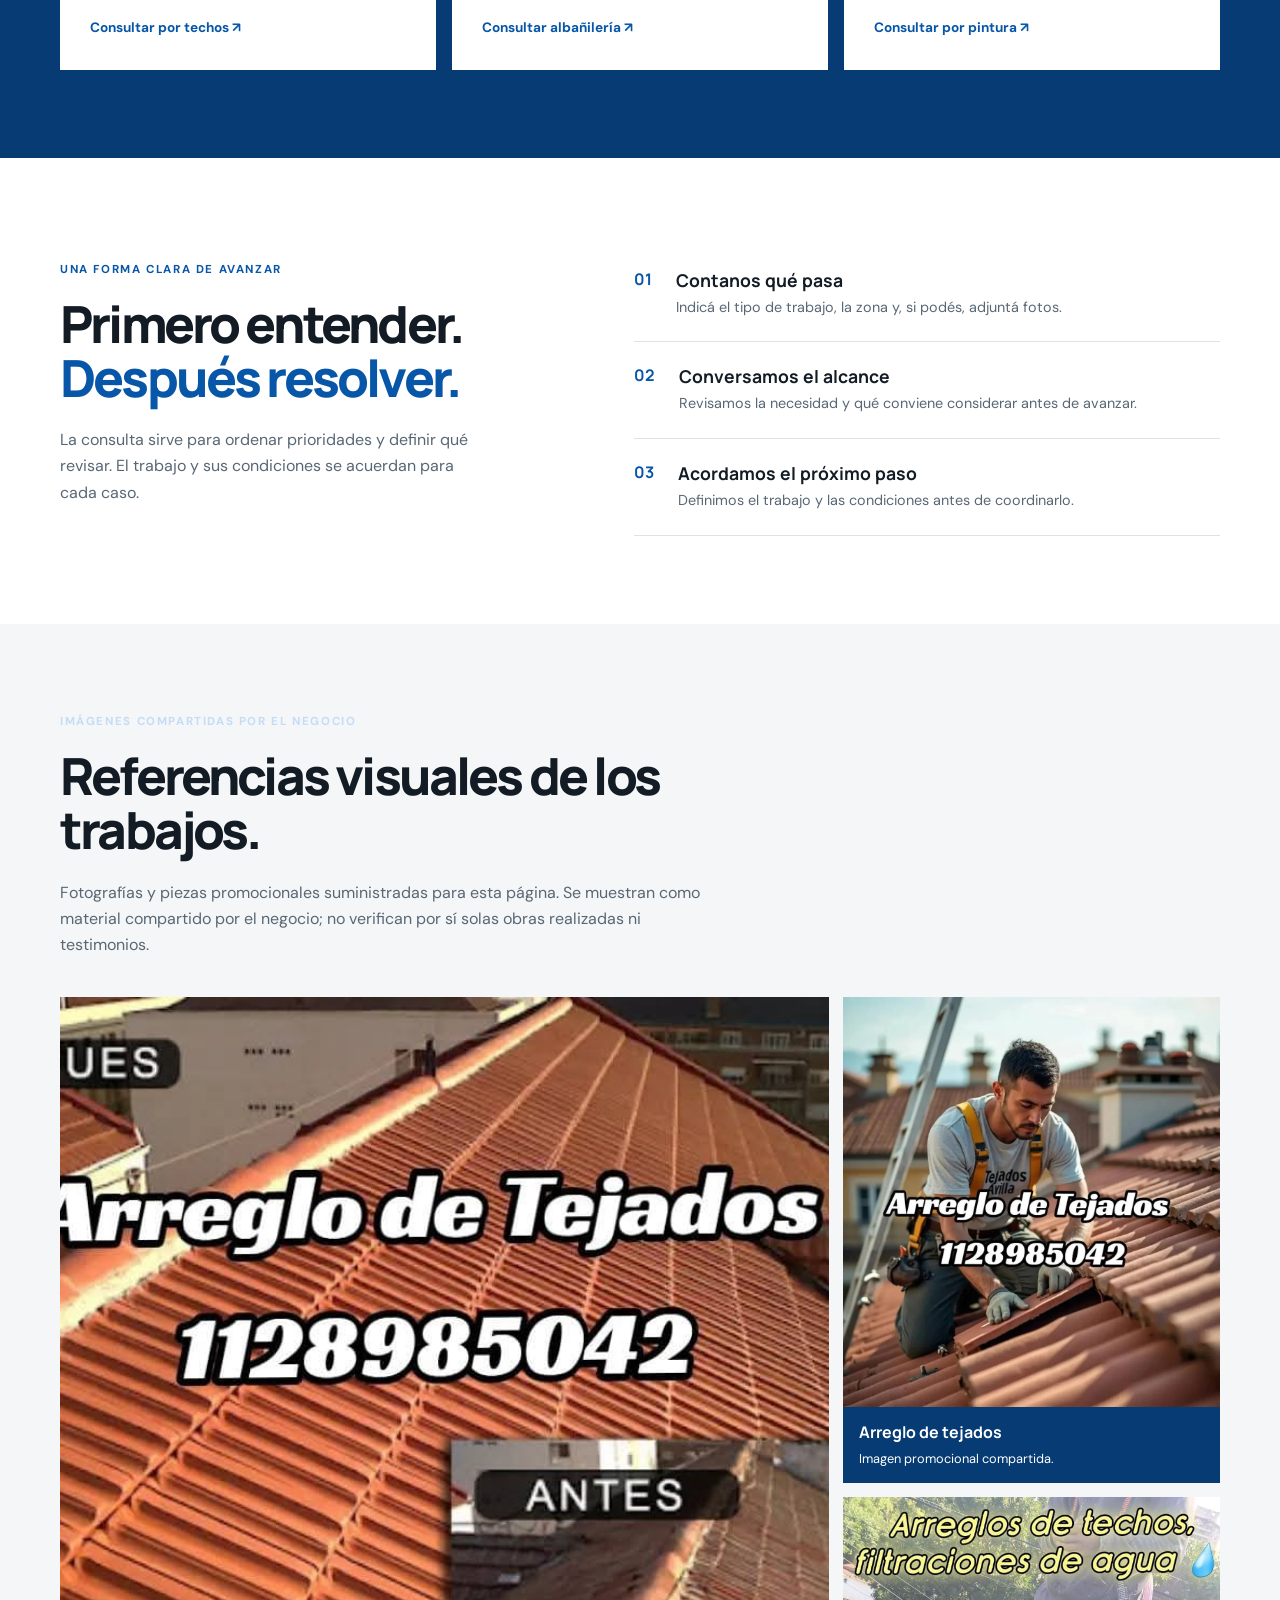
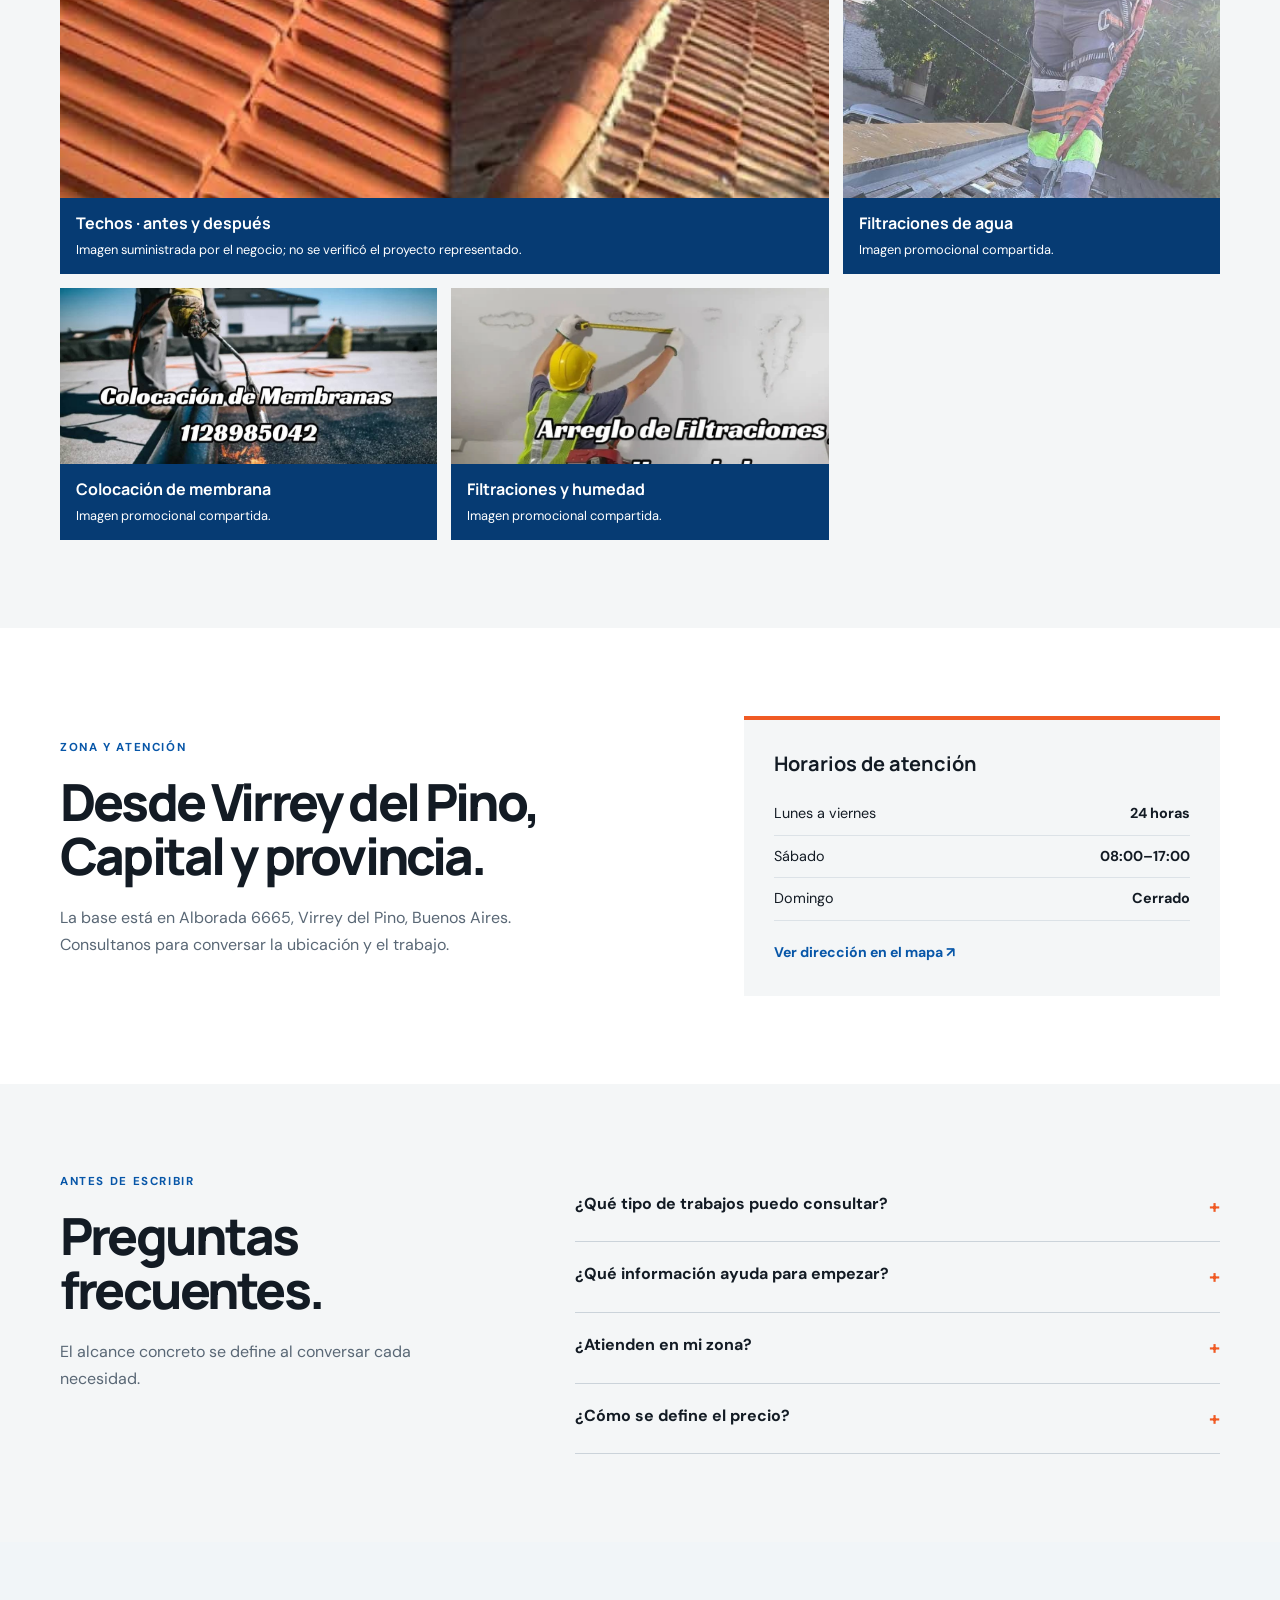
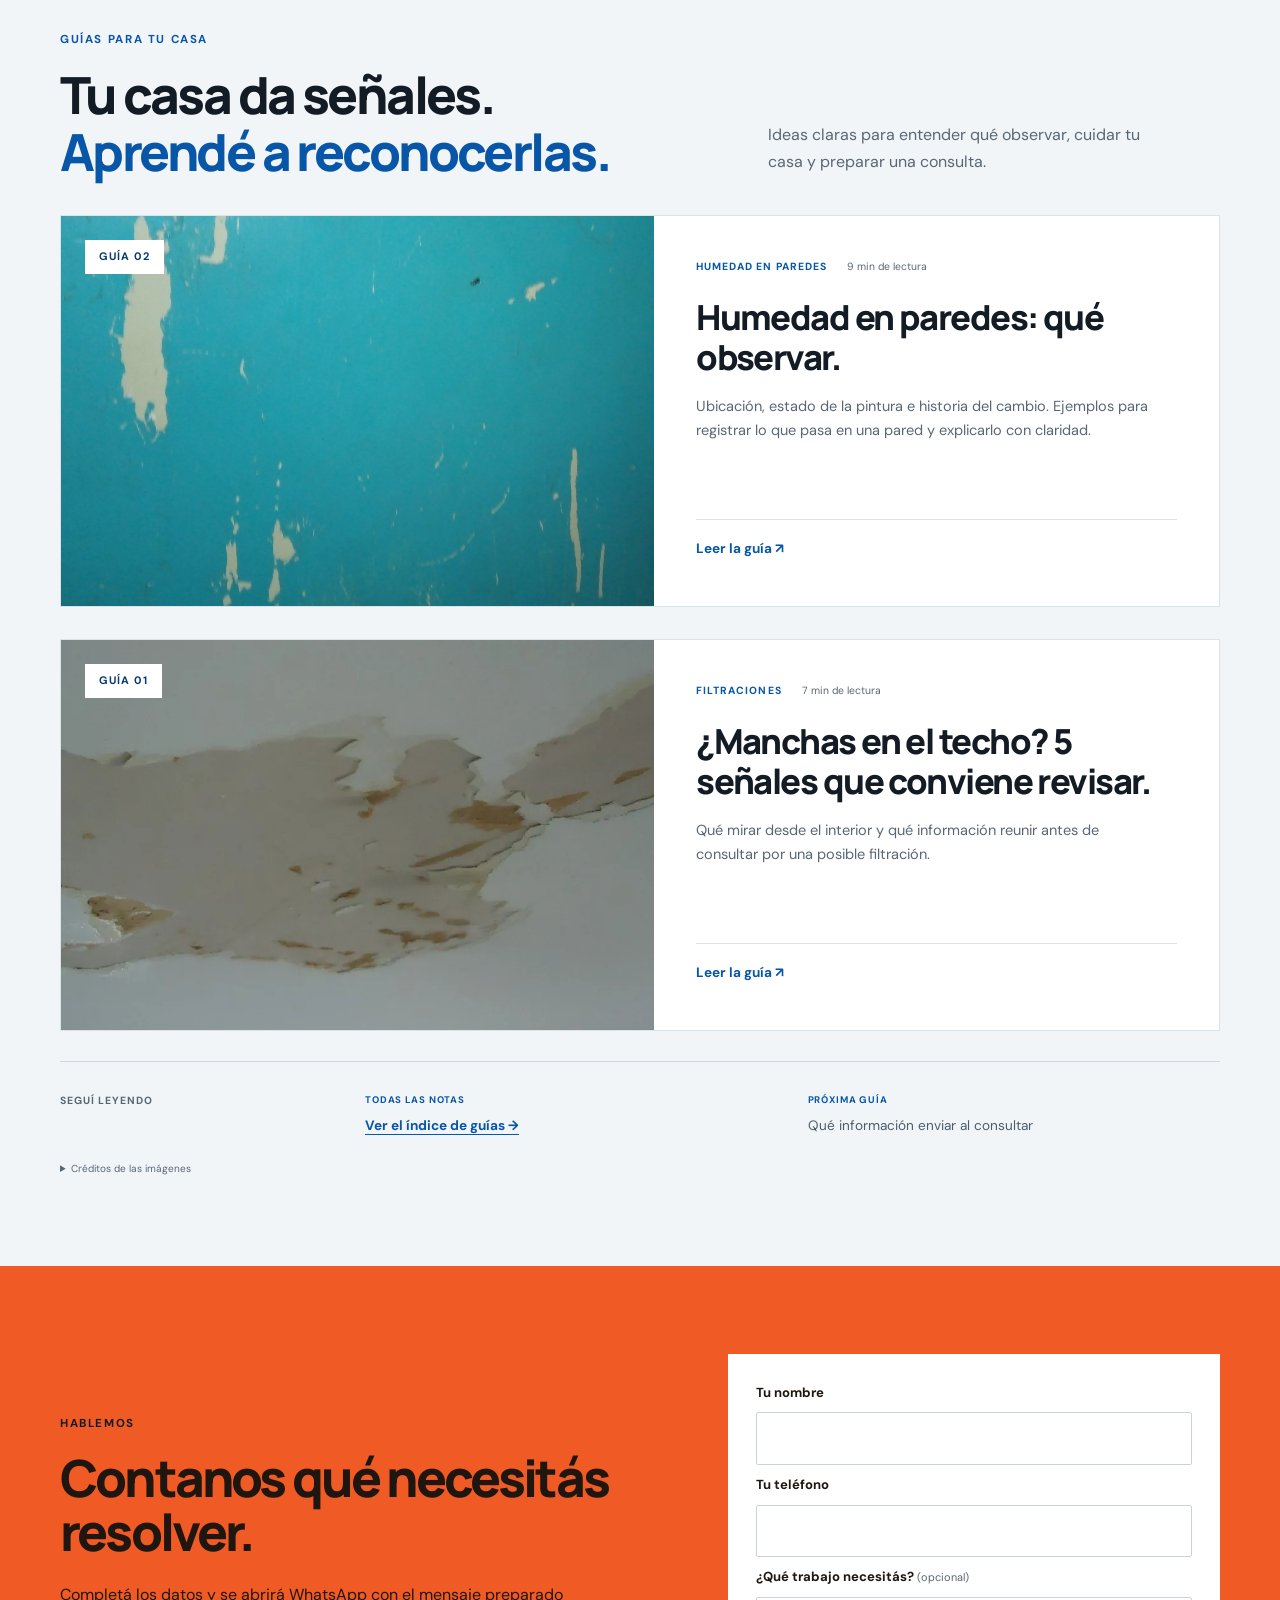
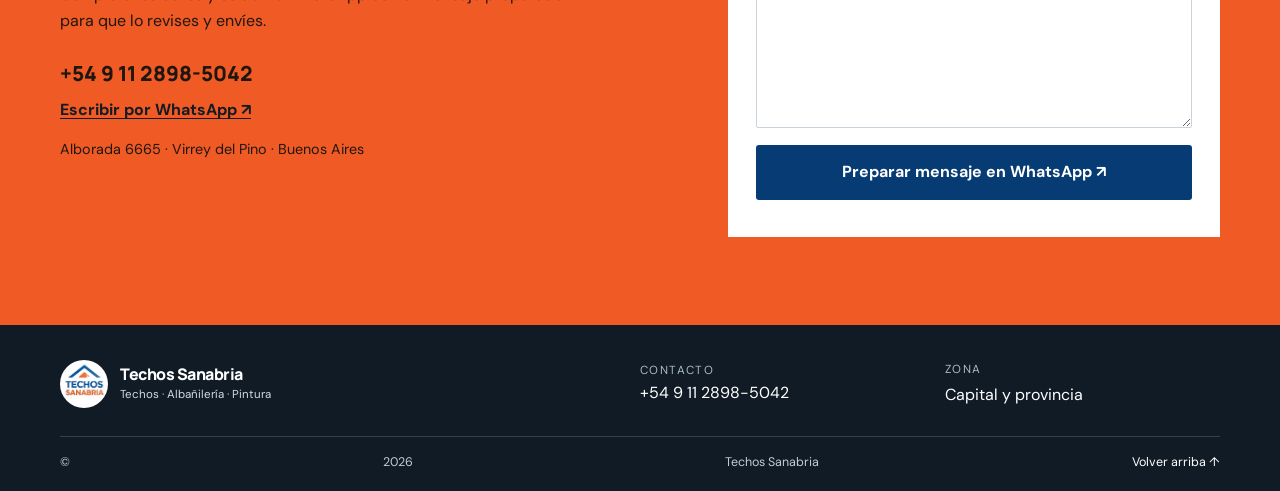
==== commit 7758b9a6: "Integrate blog index, expand wall humidity guide and fix detail image" ====
--- a/index.html
+++ b/index.html
@@ -1,6 +1,10 @@
 <!doctype html>
 <html lang="es-AR">
 <head>
+<meta name="referrer" content="no-referrer">
+<meta http-equiv="Content-Security-Policy" content="base-uri 'self'; object-src 'none'; form-action 'none'">
+<script src="site-security.js"></script>
+
   <meta charset="utf-8">
   <meta name="viewport" content="width=device-width, initial-scale=1">
   <meta name="theme-color" content="#0756a8">
@@ -18,55 +22,71 @@
   <meta name="twitter:title" content="Techos Sanabria | Techos, albañilería y pintura">
   <meta name="twitter:description" content="Techos, impermeabilización, albañilería y pintura. Base en Virrey del Pino; cobertura en Capital y provincia.">
   <meta name="twitter:image" content="https://techos-sanabria.com/images/logo-techos-sanabria.jpg">
-  <script type="application/ld+json">
-  {
-    "@context": "https://schema.org",
-    "@graph": [
-      {
-        "@type": "RoofingContractor",
-        "@id": "https://techos-sanabria.com/#business",
-        "name": "Techos Sanabria",
-        "url": "https://techos-sanabria.com/",
-        "telephone": "+5491128985042",
-        "image": "https://techos-sanabria.com/images/logo-techos-sanabria.jpg",
-        "address": {
-          "@type": "PostalAddress",
-          "streetAddress": "Alborada 6665",
-          "addressLocality": "Virrey del Pino",
-          "addressRegion": "Buenos Aires"
+  <script type="application/ld+json">{
+  "@context": "https://schema.org",
+  "@graph": [
+    {
+      "@type": "RoofingContractor",
+      "@id": "https://techos-sanabria.com/#business",
+      "name": "Techos Sanabria",
+      "url": "https://techos-sanabria.com/",
+      "telephone": "+5491128985042",
+      "image": "https://techos-sanabria.com/images/logo-techos-sanabria.jpg",
+      "address": {
+        "@type": "PostalAddress",
+        "streetAddress": "Alborada 6665",
+        "addressLocality": "Virrey del Pino",
+        "addressRegion": "Buenos Aires"
+      },
+      "areaServed": "Capital y provincia",
+      "knowsAbout": [
+        "Techos",
+        "Impermeabilización",
+        "Albañilería",
+        "Refacciones",
+        "Pintura"
+      ]
+    },
+    {
+      "@type": "FAQPage",
+      "@id": "https://techos-sanabria.com/#preguntas",
+      "mainEntity": [
+        {
+          "@type": "Question",
+          "name": "¿Qué tipo de trabajos puedo consultar?",
+          "acceptedAnswer": {
+            "@type": "Answer",
+            "text": "Techos y reparaciones, impermeabilización, albañilería, refacciones y pintura. Contanos brevemente qué necesitás."
+          }
         },
-        "areaServed": "Capital y provincia",
-        "knowsAbout": ["Techos", "Impermeabilización", "Albañilería", "Refacciones", "Pintura"]
-      },
-      {
-        "@type": "FAQPage",
-        "@id": "https://techos-sanabria.com/#preguntas",
-        "mainEntity": [
-          {
-            "@type": "Question",
-            "name": "¿Qué tipo de trabajos puedo consultar?",
-            "acceptedAnswer": {"@type": "Answer", "text": "Techos y reparaciones, impermeabilización, albañilería, refacciones y pintura. Contanos brevemente qué necesitás."}
-          },
-          {
-            "@type": "Question",
-            "name": "¿Qué información ayuda para empezar?",
-            "acceptedAnswer": {"@type": "Answer", "text": "La zona, una descripción del problema y algunas fotos si tenés. Eso ayuda a orientar la conversación inicial."}
-          },
-          {
-            "@type": "Question",
-            "name": "¿Atienden en mi zona?",
-            "acceptedAnswer": {"@type": "Answer", "text": "La cobertura se comunica como Capital y provincia. Consultanos con tu ubicación para confirmar si pueden coordinar el trabajo."}
-          },
-          {
-            "@type": "Question",
-            "name": "¿Cómo se define el precio?",
-            "acceptedAnswer": {"@type": "Answer", "text": "Depende del lugar y del alcance acordado. Consultá para conversar las condiciones antes de avanzar."}
+        {
+          "@type": "Question",
+          "name": "¿Qué información ayuda para empezar?",
+          "acceptedAnswer": {
+            "@type": "Answer",
+            "text": "La zona, una descripción del problema y algunas fotos si tenés. Eso ayuda a orientar la conversación inicial."
           }
-        ]
-      }
-    ]
-  }
-  </script>
+        },
+        {
+          "@type": "Question",
+          "name": "¿Atienden en mi zona?",
+          "acceptedAnswer": {
+            "@type": "Answer",
+            "text": "La cobertura se comunica como Capital y provincia. Consultanos con tu ubicación para confirmar si pueden coordinar el trabajo."
+          }
+        },
+        {
+          "@type": "Question",
+          "name": "¿Cómo se define el precio?",
+          "acceptedAnswer": {
+            "@type": "Answer",
+            "text": "Depende del lugar y del alcance acordado. Consultá para conversar las condiciones antes de avanzar."
+          }
+        }
+      ]
+    }
+  ]
+}</script>
   <link rel="icon" href="./images/logo-techos-sanabria.webp" type="image/webp">
   <link rel="stylesheet" href="./style.css">
   <link rel="stylesheet" href="./blogs/guides-preview.css">
@@ -84,10 +104,26 @@
     @media(max-width:480px){.gallery-grid{grid-template-columns:1fr}.gallery-feature{grid-column:auto}.gallery-card img,.gallery-feature img{height:260px}}
   </style>
   <noscript><style>#contactForm{display:none}</style></noscript>
-  <script src="./script.js" defer></script>
+  <script data-site-script src="./script.js" defer></script>
 <script>
 !function(t,e){var o,n,p,r;e.__SV||(window.posthog && window.posthog.__loaded)||(window.posthog=e,e._i=[],e.init=function(i,s,a){function g(t,e){var o=e.split(".");2==o.length&&(t=t[o[0]],e=o[1]),t[e]=function(){t.push([e].concat(Array.prototype.slice.call(arguments,0)))}}p||((p=t.createElement("script")).type="text/javascript",p.crossOrigin="anonymous",p.async=!0,p.src=s.api_host.replace(".i.posthog.com","-assets.i.posthog.com")+"/static/array.js",p.onerror=function(){p=null},(r=t.getElementsByTagName("script")[0]).parentNode.insertBefore(p,r));var u=e;for(void 0!==a?u=e[a]=[]:a="posthog",u.people=u.people||[],Object.defineProperty(u,"toString",{configurable:!0,enumerable:!0,writable:!0,value:function(t){var e="posthog";return"posthog"!==a&&(e+="."+a),t||(e+=" (stub)"),e}}),Object.defineProperty(u.people,"toString",{configurable:!0,enumerable:!0,writable:!0,value:function(){return u.toString(1)+".people (stub)"}}),o="vu pu gu mu init Gu Qu Hu Wu Xu il Vu Yu ju oc ac lc uc cc hc capture getExtension Zu hu gc calculateEventProperties vc register register_once register_for_session unregister unregister_for_session zu mc getFeatureFlag getFeatureFlagPayload getFeatureFlagResult getAllFeatureFlags isFeatureEnabled reloadFeatureFlags updateFlags updateEarlyAccessFeatureEnrollment getEarlyAccessFeatures on onFeatureFlags onSurveysLoaded onSessionId getSurveys getActiveMatchingSurveys onActiveMatchingSurveysChanged renderSurvey displaySurvey cancelPendingSurvey canRenderSurvey canRenderSurveyAsync wc identify setPersonProperties unsetPersonProperties group resetGroups setPersonPropertiesForFlags resetPersonPropertiesForFlags setGroupPropertiesForFlags resetGroupPropertiesForFlags reset kc shutdown setIdentity clearIdentity get_distinct_id getGroups get_session_id get_session_replay_url alias set_config startSessionRecording stopSessionRecording sessionRecordingStarted captureException addExceptionStep captureLog startExceptionAutocapture stopExceptionAutocapture loadToolbar get_property getSessionProperty yc nc createPersonProfile setInternalOrTestUser bc xu ku opt_in_capturing opt_out_capturing Su has_opted_in_capturing has_opted_out_capturing get_explicit_consent_status is_capturing clear_opt_in_out_capturing tc debug nl Os getPageViewId captureTraceFeedback captureTraceMetric Du".split(" "),n=0;n<o.length;n++)g(u,o[n]);e._i.push([i,s,a])},e.__SV=1)}(document,window.posthog||[]);
 posthog.init('phc_zRJZ5SvArTjrYcxxgLg35xTBeTofkA6DnmJoE6SXfPQV', {
+        before_send: (event) => {
+  if (!event || !event.properties) return event;
+  const privateKeys = /^(n|t|e|name|nombre|phone|telefono|tel|email|message|mensaje)$/i;
+  for (const key of ['$current_url', '$initial_current_url', '$referrer', '$initial_referrer']) {
+    const value = event.properties[key];
+    if (typeof value !== 'string') continue;
+    try {
+      const url = new URL(value);
+      for (const name of [...url.searchParams.keys()]) if (privateKeys.test(name)) url.searchParams.delete(name);
+      event.properties[key] = url.href;
+    } catch { /* Non-URL values such as $direct are preserved. */ }
+  }
+  for (const key of Object.keys(event.properties)) if (privateKeys.test(key)) delete event.properties[key];
+  return event;
+},
+        session_recording: { maskAllInputs: true },
     api_host: 'https://us.i.posthog.com',
     defaults: '2026-05-30',
     person_profiles: 'identified_only', // or 'always' to create profiles for anonymous users as well
@@ -121,12 +157,8 @@
     <section class="gallery section" id="imagenes"><div class="shell"><div class="section-heading"><p class="eyebrow">Imágenes compartidas por el negocio</p><h2>Referencias visuales de los trabajos.</h2><p>Fotografías y piezas promocionales suministradas para esta página. Se muestran como material compartido por el negocio; no verifican por sí solas obras realizadas ni testimonios.</p></div><div class="gallery-grid"><figure class="gallery-card gallery-feature"><img src="./images/techo-antes-despues.jpg" alt="Pieza compartida que presenta imágenes de techo antes y después" loading="lazy"><figcaption><b>Techos · antes y después</b><span>Imagen suministrada por el negocio; no se verificó el proyecto representado.</span></figcaption></figure><figure class="gallery-card"><img src="./images/techista-trabajando.webp" alt="Imagen promocional compartida de una persona trabajando en un techo" loading="lazy"><figcaption><b>Arreglo de tejados</b><span>Imagen promocional compartida.</span></figcaption></figure><figure class="gallery-card"><img src="./images/seguridad-en-techo.jpg" alt="Imagen compartida de una persona realizando una tarea sobre un techo" loading="lazy"><figcaption><b>Filtraciones de agua</b><span>Imagen promocional compartida.</span></figcaption></figure><figure class="gallery-card"><img src="./images/colocacion-membrana.jpg" alt="Imagen promocional de colocación de membrana en un techo" loading="lazy"><figcaption><b>Colocación de membrana</b><span>Imagen promocional compartida.</span></figcaption></figure><figure class="gallery-card"><img src="./images/revision-humedad.webp" alt="Imagen promocional de revisión de una pared con humedad" loading="lazy"><figcaption><b>Filtraciones y humedad</b><span>Imagen promocional compartida.</span></figcaption></figure></div></div></section>
     <section class="details section"><div class="shell details-grid"><div><p class="eyebrow">Zona y atención</p><h2>Desde Virrey del Pino, Capital y provincia.</h2><p>La base está en Alborada 6665, Virrey del Pino, Buenos Aires. Consultanos para conversar la ubicación y el trabajo.</p></div><div class="details-card"><h3>Horarios de atención</h3><dl><div><dt>Lunes a viernes</dt><dd>24 horas</dd></div><div><dt>Sábado</dt><dd>08:00–17:00</dd></div><div><dt>Domingo</dt><dd>Cerrado</dd></div></dl><a href="https://www.google.com/maps/search/?api=1&amp;query=Alborada+6665%2C+Virrey+del+Pino%2C+Buenos+Aires" target="_blank" rel="noopener noreferrer">Ver dirección en el mapa ↗</a></div></div></section>
     <section class="faq section" id="preguntas"><div class="shell faq-grid"><div><p class="eyebrow">Antes de escribir</p><h2>Preguntas frecuentes.</h2><p>El alcance concreto se define al conversar cada necesidad.</p></div><div class="faq-list"><details><summary>¿Qué tipo de trabajos puedo consultar?</summary><p>Techos y reparaciones, impermeabilización, albañilería, refacciones y pintura. Contanos brevemente qué necesitás.</p></details><details><summary>¿Qué información ayuda para empezar?</summary><p>La zona, una descripción del problema y algunas fotos si tenés. Eso ayuda a orientar la conversación inicial.</p></details><details><summary>¿Atienden en mi zona?</summary><p>La cobertura se comunica como Capital y provincia. Consultanos con tu ubicación para confirmar si pueden coordinar el trabajo.</p></details><details><summary>¿Cómo se define el precio?</summary><p>Depende del lugar y del alcance acordado. Consultá para conversar las condiciones antes de avanzar.</p></details></div></div></section>
-    <section class="section guide-preview" id="blog" aria-labelledby="guides-title"><div class="shell">
-<div class="guide-preview-heading"><div><p class="eyebrow">GUÍAS PARA TU CASA</p><h2 id="guides-title">Tu casa da señales.<br><em>Aprendé a reconocerlas.</em></h2></div><p>Ideas claras para entender qué observar, cuidar tu casa y preparar una consulta.</p></div>
-<article class="guide-feature"><a class="guide-feature-image" href="./blogs/senales-de-filtracion-en-el-techo/" tabindex="-1" aria-hidden="true"><img src="./images/blog/peeling.webp" width="931" height="678" alt="" loading="lazy" decoding="async"><span>GUÍA 01</span></a><div class="guide-feature-copy"><p class="guide-feature-meta">FILTRACIONES <span>7 min de lectura</span></p><h3><a href="./blogs/senales-de-filtracion-en-el-techo/">¿Manchas en el techo? 5 señales que conviene revisar.</a></h3><p>Manchas, pintura levantada o cambios después de la lluvia. Qué mirar desde el interior y qué información reunir antes de consultar.</p><a class="guide-feature-cta" href="./blogs/senales-de-filtracion-en-el-techo/">Leer la guía <svg aria-hidden="true" width="18" height="18" viewBox="0 0 24 24" fill="none" stroke="currentColor" stroke-width="1.8"><path d="M5 19 19 5M5 5h14v14"/></svg></a></div></article>
-<div class="guide-preview-bottom"><p>PRÓXIMAS GUÍAS</p><ul><li><span>02 / HUMEDAD</span>Humedad en paredes: qué observar</li><li><span>03 / CONSULTAS</span>Qué información enviar al consultar</li></ul></div><p class="guide-preview-credit">Foto ilustrativa: <a href="https://commons.wikimedia.org/wiki/File:Ceiling_sheetrock_damaged_by_water_so_paint_was_peeling.jpg">Tomwsulcer / Wikimedia Commons</a> · CC0.</p>
-</div></section>
-    <section class="contact section" id="contacto"><div class="shell contact-grid"><div><p class="eyebrow">Hablemos</p><h2>Contanos qué necesitás resolver.</h2><p>Completá los datos y se abrirá WhatsApp con el mensaje preparado para que lo revises y envíes.</p><a class="contact-phone" href="tel:+5491128985042">+54 9 11 2898-5042</a><a class="direct-whatsapp" href="https://wa.me/5491128985042" target="_blank" rel="noopener noreferrer">Escribir por WhatsApp ↗</a><p class="address">Alborada 6665 · Virrey del Pino · Buenos Aires</p><noscript><p class="no-js-note">JavaScript está desactivado; usá los enlaces directos para llamar o abrir WhatsApp.</p></noscript></div><form id="contactForm"><label for="contactName">Tu nombre</label><input id="contactName" name="name" autocomplete="name" required><label for="contactPhone">Tu teléfono</label><input id="contactPhone" name="phone" type="tel" autocomplete="tel" required><label for="contactMessage">¿Qué trabajo necesitás? <small>(opcional)</small></label><textarea id="contactMessage" name="message" rows="4"></textarea><button class="button button-dark" type="submit">Preparar mensaje en WhatsApp ↗</button><p class="form-note" id="formStatus" aria-live="polite"></p></form></div></section>
+    <section class="section guide-preview" id="blog" aria-labelledby="guides-title"><div class="shell"><div class="guide-preview-heading"><div><p class="eyebrow">GUÍAS PARA TU CASA</p><h2 id="guides-title">Tu casa da señales.<br><em>Aprendé a reconocerlas.</em></h2></div><p>Ideas claras para entender qué observar, cuidar tu casa y preparar una consulta.</p></div><div class="guide-collection"><article class="guide-feature"><a class="guide-feature-image" href="./blogs/humedad-en-paredes-que-observar/" tabindex="-1" aria-hidden="true"><img src="./images/blog/humedad-pared-pintura.jpg" width="2182" height="2420" alt="" loading="lazy" decoding="async"><span>GUÍA 02</span></a><div class="guide-feature-copy"><p class="guide-feature-meta">HUMEDAD EN PAREDES <span>9 min de lectura</span></p><h3><a href="./blogs/humedad-en-paredes-que-observar/">Humedad en paredes: qué observar.</a></h3><p>Ubicación, estado de la pintura e historia del cambio. Ejemplos para registrar lo que pasa en una pared y explicarlo con claridad.</p><a class="guide-feature-cta" href="./blogs/humedad-en-paredes-que-observar/">Leer la guía ↗</a></div></article><article class="guide-feature"><a class="guide-feature-image" href="./blogs/senales-de-filtracion-en-el-techo/" tabindex="-1" aria-hidden="true"><img src="./images/blog/peeling.webp" width="931" height="678" alt="" loading="lazy" decoding="async"><span>GUÍA 01</span></a><div class="guide-feature-copy"><p class="guide-feature-meta">FILTRACIONES <span>7 min de lectura</span></p><h3><a href="./blogs/senales-de-filtracion-en-el-techo/">¿Manchas en el techo? 5 señales que conviene revisar.</a></h3><p>Qué mirar desde el interior y qué información reunir antes de consultar por una posible filtración.</p><a class="guide-feature-cta" href="./blogs/senales-de-filtracion-en-el-techo/">Leer la guía ↗</a></div></article></div><div class="guide-preview-bottom"><p>SEGUÍ LEYENDO</p><ul><li><span>TODAS LAS NOTAS</span><a href="./blogs/">Ver el índice de guías →</a></li><li><span>PRÓXIMA GUÍA</span>Qué información enviar al consultar</li></ul></div><details class="guide-preview-credit"><summary>Créditos de las imágenes</summary><p>Fotografías ilustrativas, no trabajos del negocio. Pared: <a href="https://commons.wikimedia.org/wiki/File:Paint_peeling_off_bathroom_wall.jpg">Doggo19292 / Wikimedia Commons</a>, <a href="https://creativecommons.org/licenses/by-sa/4.0/">CC BY-SA 4.0</a>, sin modificaciones. Créditos completos en cada artículo.</p></details></div></section>
+    <section class="contact section" id="contacto"><div class="shell contact-grid"><div><p class="eyebrow">Hablemos</p><h2>Contanos qué necesitás resolver.</h2><p>Completá los datos y se abrirá WhatsApp con el mensaje preparado para que lo revises y envíes.</p><a class="contact-phone" href="tel:+5491128985042">+54 9 11 2898-5042</a><a class="direct-whatsapp" href="https://wa.me/5491128985042" target="_blank" rel="noopener noreferrer">Escribir por WhatsApp ↗</a><p class="address">Alborada 6665 · Virrey del Pino · Buenos Aires</p><noscript><p class="no-js-note">JavaScript está desactivado; usá los enlaces directos para llamar o abrir WhatsApp.</p></noscript></div><form id="contactForm"><label for="contactName">Tu nombre</label><input id="contactName" name="name" autocomplete="name" required><label for="contactPhone">Tu teléfono</label><input id="contactPhone" name="phone" type="tel" autocomplete="tel" required><label for="contactMessage">¿Qué trabajo necesitás? <small>(opcional)</small></label><textarea id="contactMessage" name="message" rows="4"></textarea><button class="button button-dark" type="submit" disabled data-security-submit>Preparar mensaje en WhatsApp ↗</button><p class="form-note" id="formStatus" aria-live="polite"></p></form></div></section>
   </main>
   <footer class="site-footer"><div class="shell footer-inner"><a class="brand footer-brand" href="#inicio"><img src="./images/logo-techos-sanabria.webp" alt="" width="44" height="44" loading="lazy" decoding="async"><span><strong>Techos Sanabria</strong><small>Techos · Albañilería · Pintura</small></span></a><div><span>Contacto</span><a href="tel:+5491128985042">+54 9 11 2898-5042</a></div><div><span>Zona</span><p>Capital y provincia</p></div></div><div class="shell footer-bottom">© <span id="currentYear"></span> Techos Sanabria <a href="#inicio">Volver arriba ↑</a></div></footer>
 </body>
--- a/blogs/guides-preview.css
+++ b/blogs/guides-preview.css
@@ -3,3 +3,7 @@
 @media(max-width:800px){.guide-preview-heading{grid-template-columns:1fr;gap:20px;margin-bottom:25px}.guide-preview-heading>p{max-width:520px;font-size:.95rem}.guide-feature{grid-template-columns:1fr}.guide-feature-image{min-height:260px}.guide-feature-copy{padding:26px}.guide-feature-meta{margin-bottom:16px}.guide-preview-bottom{grid-template-columns:1fr;gap:16px;margin-top:24px;padding-top:22px}.guide-preview-bottom ul{gap:20px}.guide-preview-bottom li{font-size:.8rem}}
 @media(prefers-reduced-motion:reduce){.guide-feature-image img{transition:none}.guide-feature:hover .guide-feature-image img{transform:none}}
 .guide-feature-cta svg{flex:none}
+
+/* Shared spacing for the home collection and the guide index. */
+.guide-collection{display:grid;gap:32px}.guide-preview-bottom a{color:var(--blue);font-weight:700;text-decoration:underline;text-underline-offset:4px}.guide-preview-credit summary{cursor:pointer}.guide-preview-credit p{max-width:75ch}
+.guide-preview-heading h1{font:800 clamp(2.3rem,4vw,3.5rem)/1.1 var(--display);letter-spacing:-.05em;margin:0}
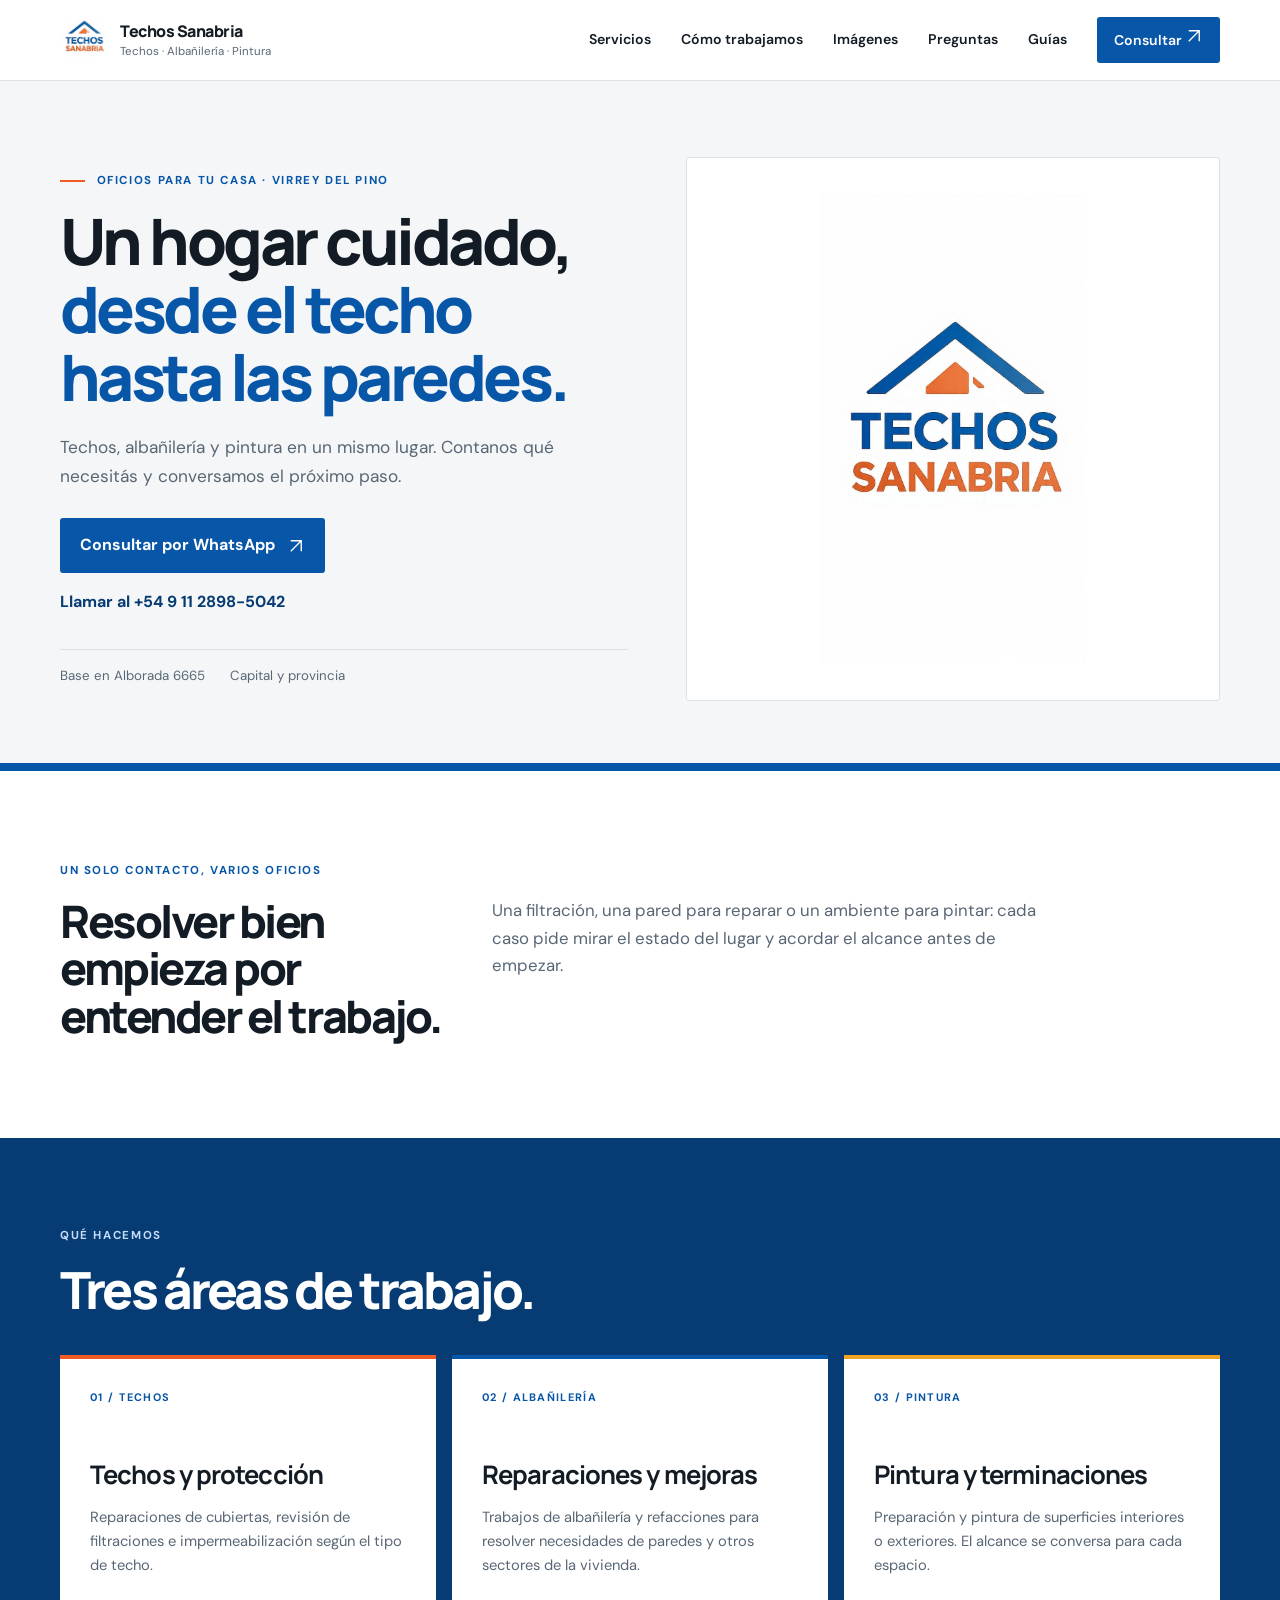
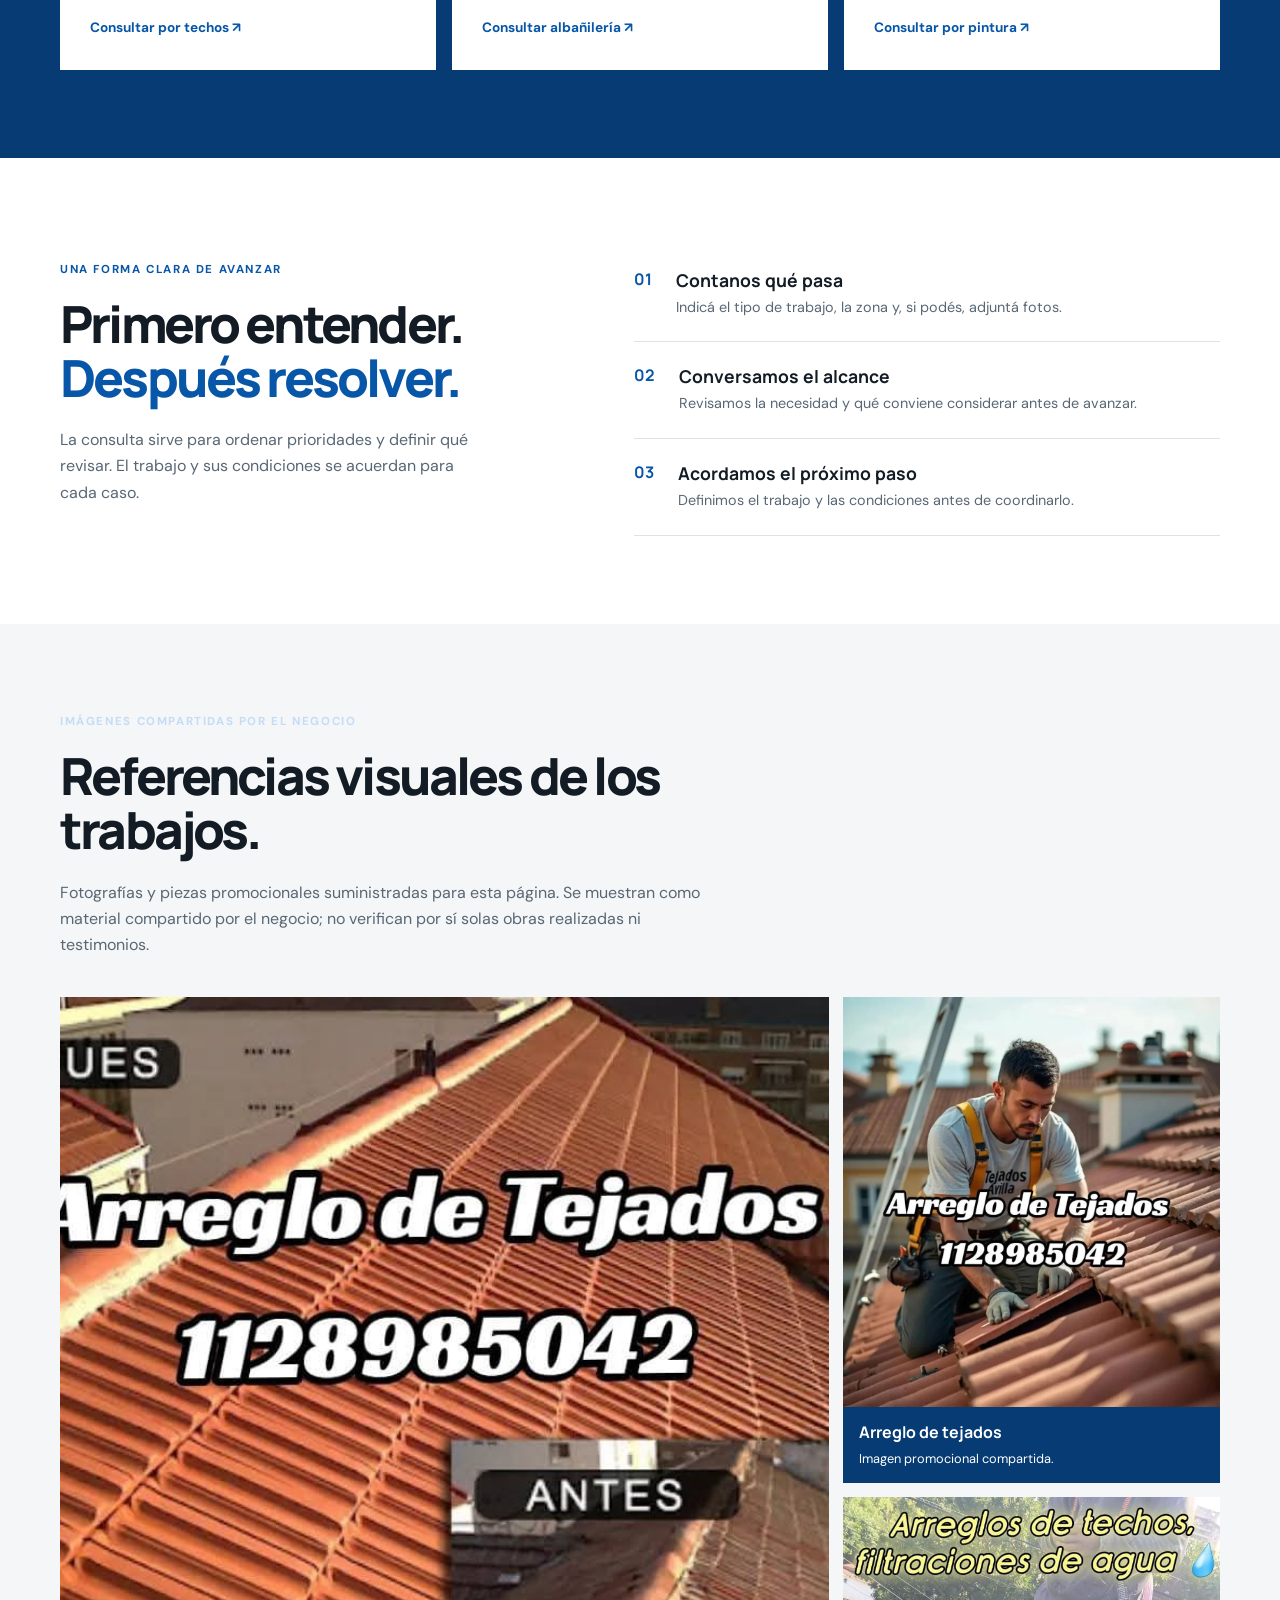
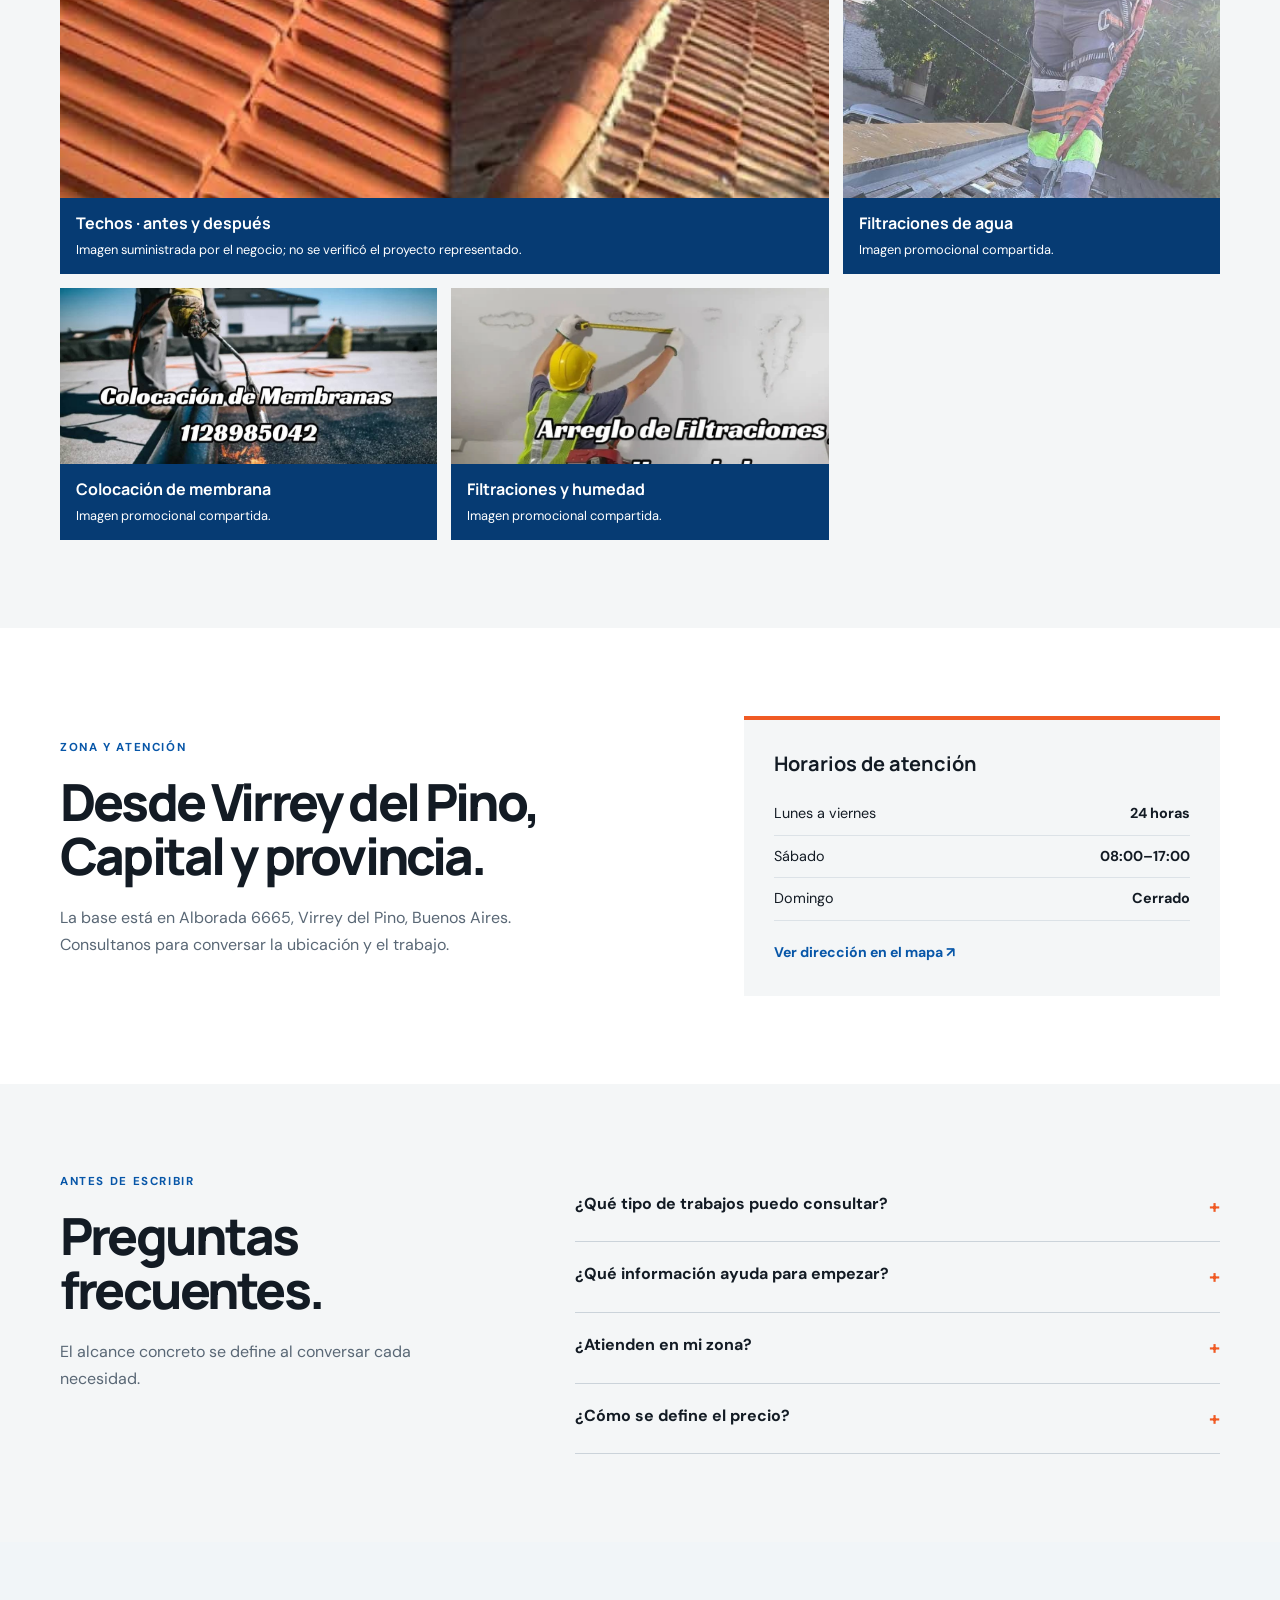
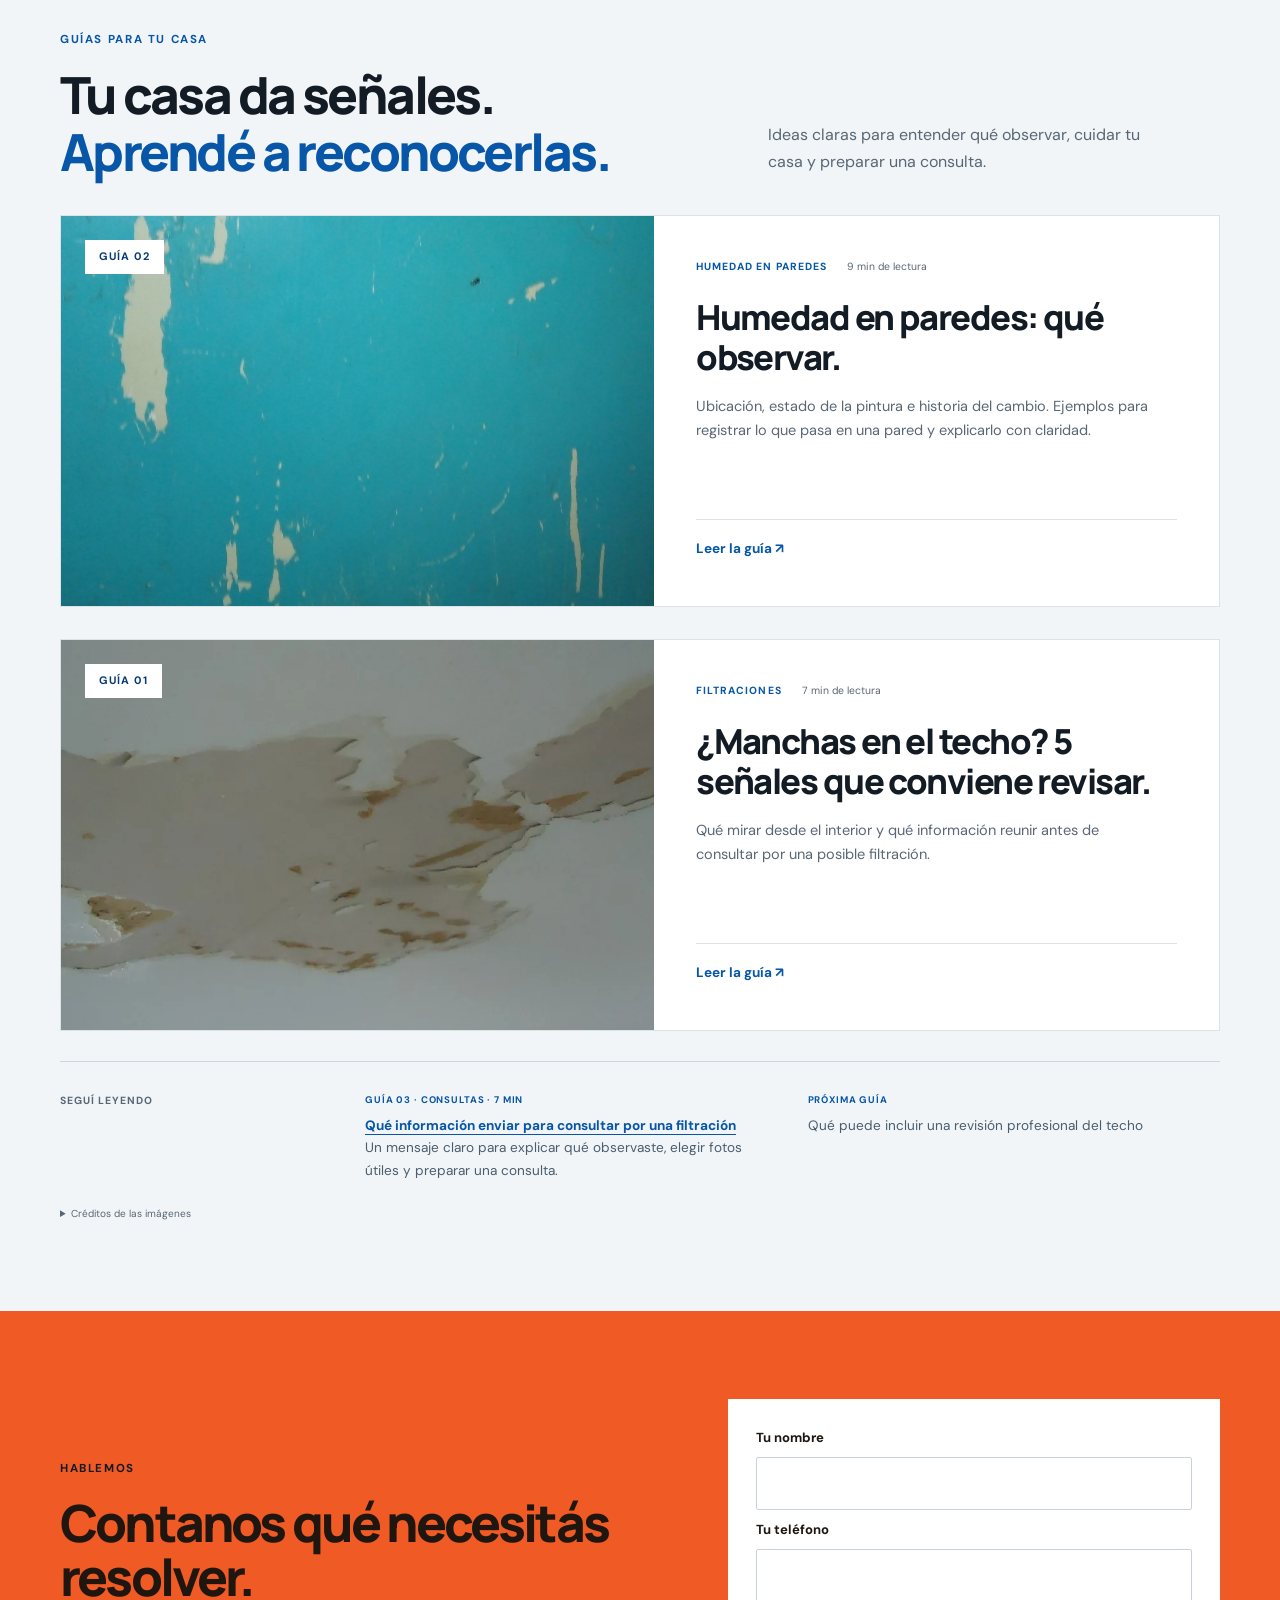
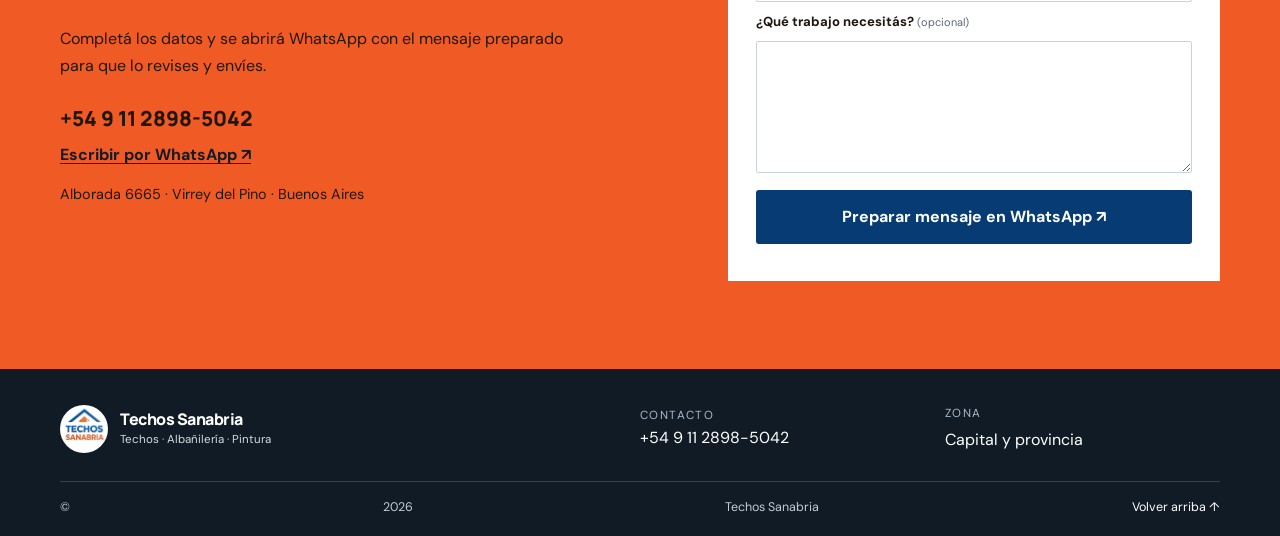
==== commit 3399082a: "Publish Techos Sanabria guide about leak inquiries" ====
--- a/index.html
+++ b/index.html
@@ -157,7 +157,7 @@
     <section class="gallery section" id="imagenes"><div class="shell"><div class="section-heading"><p class="eyebrow">Imágenes compartidas por el negocio</p><h2>Referencias visuales de los trabajos.</h2><p>Fotografías y piezas promocionales suministradas para esta página. Se muestran como material compartido por el negocio; no verifican por sí solas obras realizadas ni testimonios.</p></div><div class="gallery-grid"><figure class="gallery-card gallery-feature"><img src="./images/techo-antes-despues.jpg" alt="Pieza compartida que presenta imágenes de techo antes y después" loading="lazy"><figcaption><b>Techos · antes y después</b><span>Imagen suministrada por el negocio; no se verificó el proyecto representado.</span></figcaption></figure><figure class="gallery-card"><img src="./images/techista-trabajando.webp" alt="Imagen promocional compartida de una persona trabajando en un techo" loading="lazy"><figcaption><b>Arreglo de tejados</b><span>Imagen promocional compartida.</span></figcaption></figure><figure class="gallery-card"><img src="./images/seguridad-en-techo.jpg" alt="Imagen compartida de una persona realizando una tarea sobre un techo" loading="lazy"><figcaption><b>Filtraciones de agua</b><span>Imagen promocional compartida.</span></figcaption></figure><figure class="gallery-card"><img src="./images/colocacion-membrana.jpg" alt="Imagen promocional de colocación de membrana en un techo" loading="lazy"><figcaption><b>Colocación de membrana</b><span>Imagen promocional compartida.</span></figcaption></figure><figure class="gallery-card"><img src="./images/revision-humedad.webp" alt="Imagen promocional de revisión de una pared con humedad" loading="lazy"><figcaption><b>Filtraciones y humedad</b><span>Imagen promocional compartida.</span></figcaption></figure></div></div></section>
     <section class="details section"><div class="shell details-grid"><div><p class="eyebrow">Zona y atención</p><h2>Desde Virrey del Pino, Capital y provincia.</h2><p>La base está en Alborada 6665, Virrey del Pino, Buenos Aires. Consultanos para conversar la ubicación y el trabajo.</p></div><div class="details-card"><h3>Horarios de atención</h3><dl><div><dt>Lunes a viernes</dt><dd>24 horas</dd></div><div><dt>Sábado</dt><dd>08:00–17:00</dd></div><div><dt>Domingo</dt><dd>Cerrado</dd></div></dl><a href="https://www.google.com/maps/search/?api=1&amp;query=Alborada+6665%2C+Virrey+del+Pino%2C+Buenos+Aires" target="_blank" rel="noopener noreferrer">Ver dirección en el mapa ↗</a></div></div></section>
     <section class="faq section" id="preguntas"><div class="shell faq-grid"><div><p class="eyebrow">Antes de escribir</p><h2>Preguntas frecuentes.</h2><p>El alcance concreto se define al conversar cada necesidad.</p></div><div class="faq-list"><details><summary>¿Qué tipo de trabajos puedo consultar?</summary><p>Techos y reparaciones, impermeabilización, albañilería, refacciones y pintura. Contanos brevemente qué necesitás.</p></details><details><summary>¿Qué información ayuda para empezar?</summary><p>La zona, una descripción del problema y algunas fotos si tenés. Eso ayuda a orientar la conversación inicial.</p></details><details><summary>¿Atienden en mi zona?</summary><p>La cobertura se comunica como Capital y provincia. Consultanos con tu ubicación para confirmar si pueden coordinar el trabajo.</p></details><details><summary>¿Cómo se define el precio?</summary><p>Depende del lugar y del alcance acordado. Consultá para conversar las condiciones antes de avanzar.</p></details></div></div></section>
-    <section class="section guide-preview" id="blog" aria-labelledby="guides-title"><div class="shell"><div class="guide-preview-heading"><div><p class="eyebrow">GUÍAS PARA TU CASA</p><h2 id="guides-title">Tu casa da señales.<br><em>Aprendé a reconocerlas.</em></h2></div><p>Ideas claras para entender qué observar, cuidar tu casa y preparar una consulta.</p></div><div class="guide-collection"><article class="guide-feature"><a class="guide-feature-image" href="./blogs/humedad-en-paredes-que-observar/" tabindex="-1" aria-hidden="true"><img src="./images/blog/humedad-pared-pintura.jpg" width="2182" height="2420" alt="" loading="lazy" decoding="async"><span>GUÍA 02</span></a><div class="guide-feature-copy"><p class="guide-feature-meta">HUMEDAD EN PAREDES <span>9 min de lectura</span></p><h3><a href="./blogs/humedad-en-paredes-que-observar/">Humedad en paredes: qué observar.</a></h3><p>Ubicación, estado de la pintura e historia del cambio. Ejemplos para registrar lo que pasa en una pared y explicarlo con claridad.</p><a class="guide-feature-cta" href="./blogs/humedad-en-paredes-que-observar/">Leer la guía ↗</a></div></article><article class="guide-feature"><a class="guide-feature-image" href="./blogs/senales-de-filtracion-en-el-techo/" tabindex="-1" aria-hidden="true"><img src="./images/blog/peeling.webp" width="931" height="678" alt="" loading="lazy" decoding="async"><span>GUÍA 01</span></a><div class="guide-feature-copy"><p class="guide-feature-meta">FILTRACIONES <span>7 min de lectura</span></p><h3><a href="./blogs/senales-de-filtracion-en-el-techo/">¿Manchas en el techo? 5 señales que conviene revisar.</a></h3><p>Qué mirar desde el interior y qué información reunir antes de consultar por una posible filtración.</p><a class="guide-feature-cta" href="./blogs/senales-de-filtracion-en-el-techo/">Leer la guía ↗</a></div></article></div><div class="guide-preview-bottom"><p>SEGUÍ LEYENDO</p><ul><li><span>TODAS LAS NOTAS</span><a href="./blogs/">Ver el índice de guías →</a></li><li><span>PRÓXIMA GUÍA</span>Qué información enviar al consultar</li></ul></div><details class="guide-preview-credit"><summary>Créditos de las imágenes</summary><p>Fotografías ilustrativas, no trabajos del negocio. Pared: <a href="https://commons.wikimedia.org/wiki/File:Paint_peeling_off_bathroom_wall.jpg">Doggo19292 / Wikimedia Commons</a>, <a href="https://creativecommons.org/licenses/by-sa/4.0/">CC BY-SA 4.0</a>, sin modificaciones. Créditos completos en cada artículo.</p></details></div></section>
+    <section class="section guide-preview" id="blog" aria-labelledby="guides-title"><div class="shell"><div class="guide-preview-heading"><div><p class="eyebrow">GUÍAS PARA TU CASA</p><h2 id="guides-title">Tu casa da señales.<br><em>Aprendé a reconocerlas.</em></h2></div><p>Ideas claras para entender qué observar, cuidar tu casa y preparar una consulta.</p></div><div class="guide-collection"><article class="guide-feature"><a class="guide-feature-image" href="./blogs/humedad-en-paredes-que-observar/" tabindex="-1" aria-hidden="true"><img src="./images/blog/humedad-pared-pintura.jpg" width="2182" height="2420" alt="" loading="lazy" decoding="async"><span>GUÍA 02</span></a><div class="guide-feature-copy"><p class="guide-feature-meta">HUMEDAD EN PAREDES <span>9 min de lectura</span></p><h3><a href="./blogs/humedad-en-paredes-que-observar/">Humedad en paredes: qué observar.</a></h3><p>Ubicación, estado de la pintura e historia del cambio. Ejemplos para registrar lo que pasa en una pared y explicarlo con claridad.</p><a class="guide-feature-cta" href="./blogs/humedad-en-paredes-que-observar/">Leer la guía ↗</a></div></article><article class="guide-feature"><a class="guide-feature-image" href="./blogs/senales-de-filtracion-en-el-techo/" tabindex="-1" aria-hidden="true"><img src="./images/blog/peeling.webp" width="931" height="678" alt="" loading="lazy" decoding="async"><span>GUÍA 01</span></a><div class="guide-feature-copy"><p class="guide-feature-meta">FILTRACIONES <span>7 min de lectura</span></p><h3><a href="./blogs/senales-de-filtracion-en-el-techo/">¿Manchas en el techo? 5 señales que conviene revisar.</a></h3><p>Qué mirar desde el interior y qué información reunir antes de consultar por una posible filtración.</p><a class="guide-feature-cta" href="./blogs/senales-de-filtracion-en-el-techo/">Leer la guía ↗</a></div></article></div><div class="guide-preview-bottom"><p>SEGUÍ LEYENDO</p><ul><li><span>GUÍA 03 · CONSULTAS · 7 MIN</span><a href="./blogs/que-enviar-para-consultar-por-una-filtracion/">Qué información enviar para consultar por una filtración</a><br>Un mensaje claro para explicar qué observaste, elegir fotos útiles y preparar una consulta.</li><li><span>PRÓXIMA GUÍA</span>Qué puede incluir una revisión profesional del techo</li></ul></div><details class="guide-preview-credit"><summary>Créditos de las imágenes</summary><p>Fotografías ilustrativas, no trabajos del negocio. Pared: <a href="https://commons.wikimedia.org/wiki/File:Paint_peeling_off_bathroom_wall.jpg">Doggo19292 / Wikimedia Commons</a>, <a href="https://creativecommons.org/licenses/by-sa/4.0/">CC BY-SA 4.0</a>, sin modificaciones. Créditos completos en cada artículo.</p></details></div></section>
     <section class="contact section" id="contacto"><div class="shell contact-grid"><div><p class="eyebrow">Hablemos</p><h2>Contanos qué necesitás resolver.</h2><p>Completá los datos y se abrirá WhatsApp con el mensaje preparado para que lo revises y envíes.</p><a class="contact-phone" href="tel:+5491128985042">+54 9 11 2898-5042</a><a class="direct-whatsapp" href="https://wa.me/5491128985042" target="_blank" rel="noopener noreferrer">Escribir por WhatsApp ↗</a><p class="address">Alborada 6665 · Virrey del Pino · Buenos Aires</p><noscript><p class="no-js-note">JavaScript está desactivado; usá los enlaces directos para llamar o abrir WhatsApp.</p></noscript></div><form id="contactForm"><label for="contactName">Tu nombre</label><input id="contactName" name="name" autocomplete="name" required><label for="contactPhone">Tu teléfono</label><input id="contactPhone" name="phone" type="tel" autocomplete="tel" required><label for="contactMessage">¿Qué trabajo necesitás? <small>(opcional)</small></label><textarea id="contactMessage" name="message" rows="4"></textarea><button class="button button-dark" type="submit" disabled data-security-submit>Preparar mensaje en WhatsApp ↗</button><p class="form-note" id="formStatus" aria-live="polite"></p></form></div></section>
   </main>
   <footer class="site-footer"><div class="shell footer-inner"><a class="brand footer-brand" href="#inicio"><img src="./images/logo-techos-sanabria.webp" alt="" width="44" height="44" loading="lazy" decoding="async"><span><strong>Techos Sanabria</strong><small>Techos · Albañilería · Pintura</small></span></a><div><span>Contacto</span><a href="tel:+5491128985042">+54 9 11 2898-5042</a></div><div><span>Zona</span><p>Capital y provincia</p></div></div><div class="shell footer-bottom">© <span id="currentYear"></span> Techos Sanabria <a href="#inicio">Volver arriba ↑</a></div></footer>
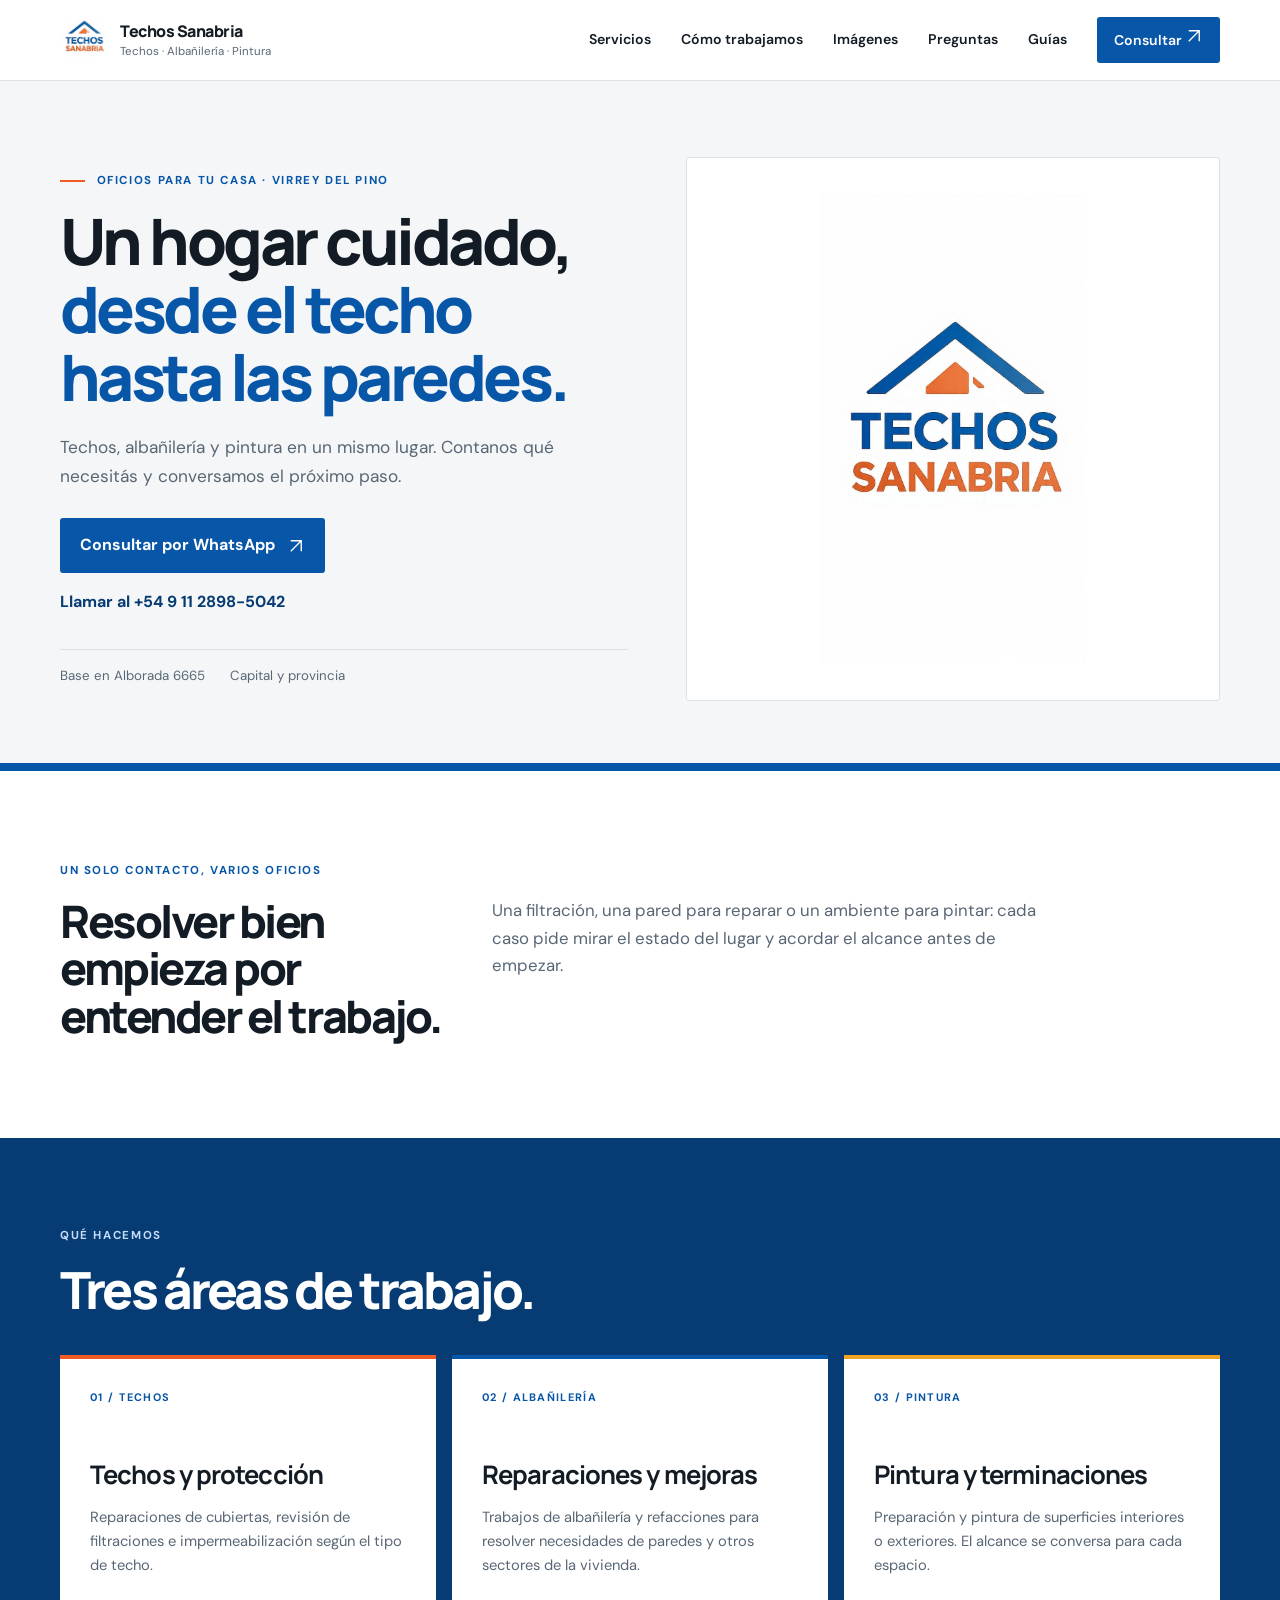
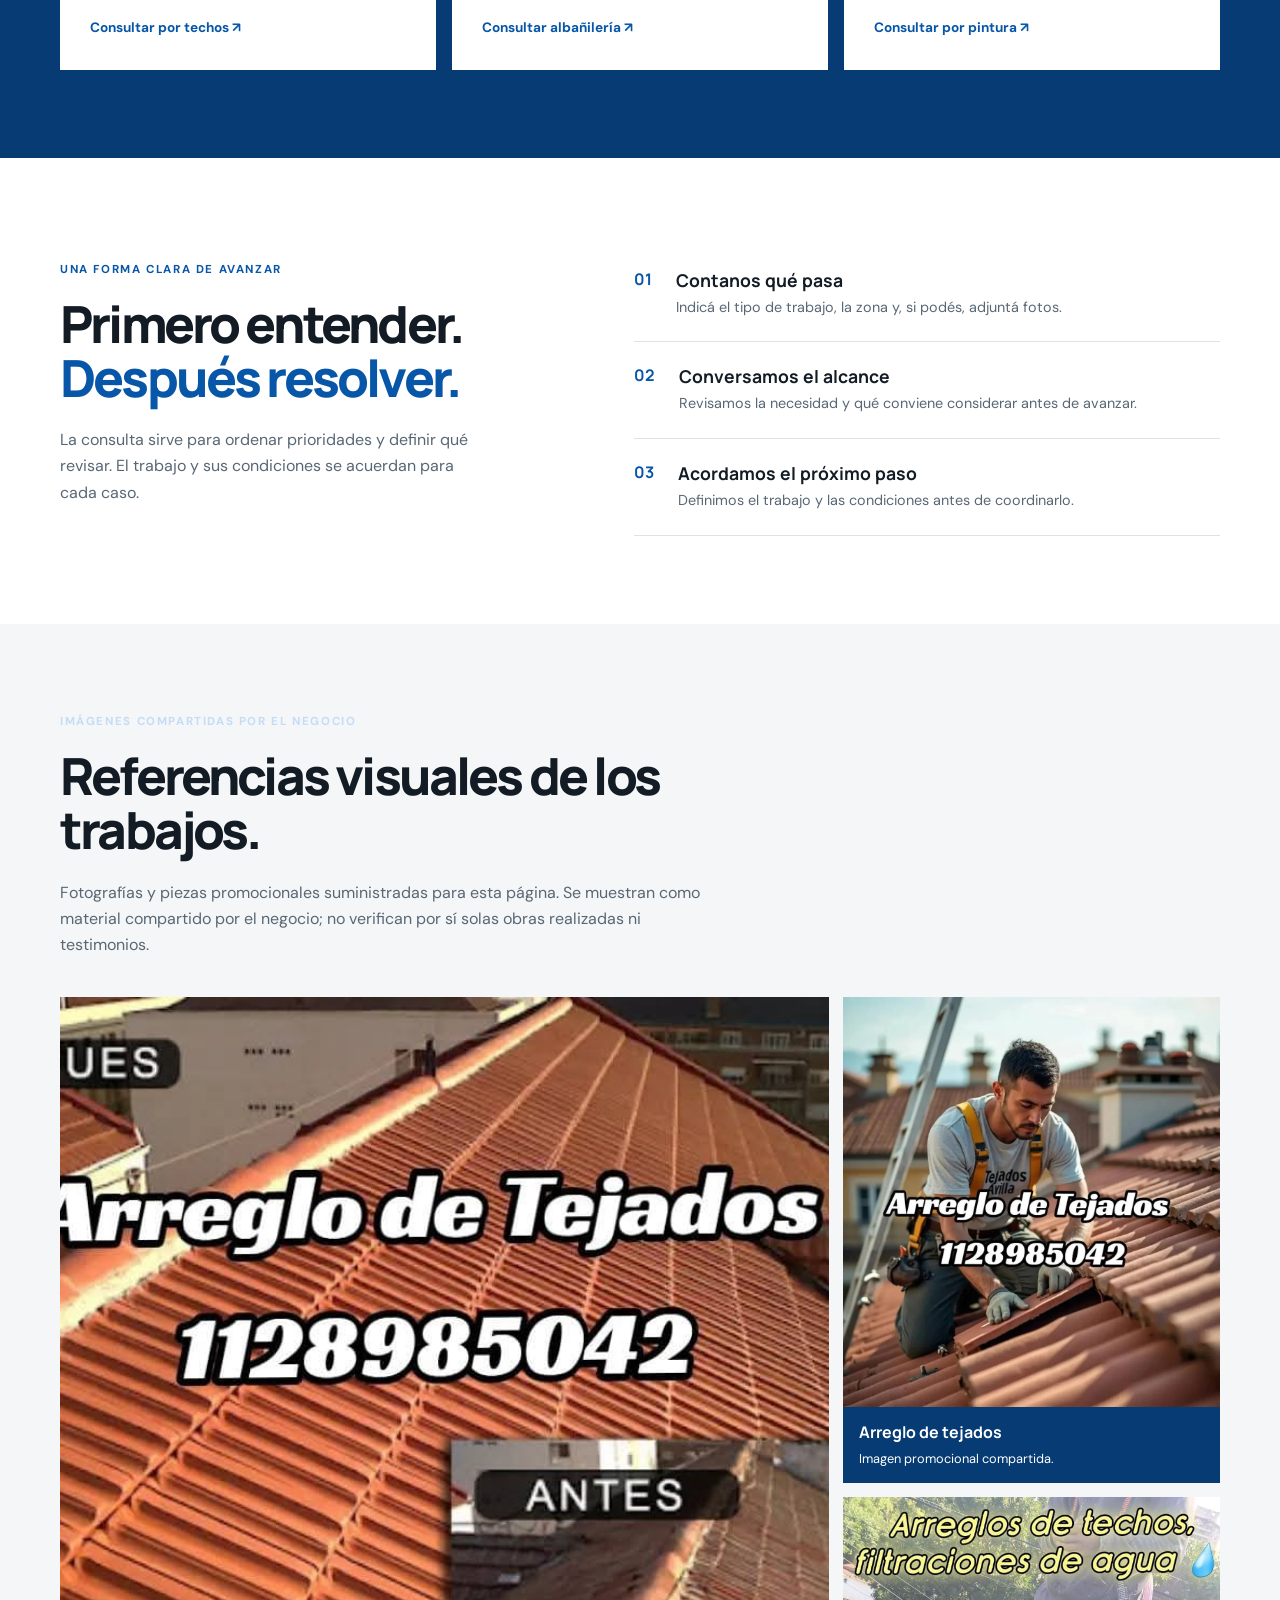
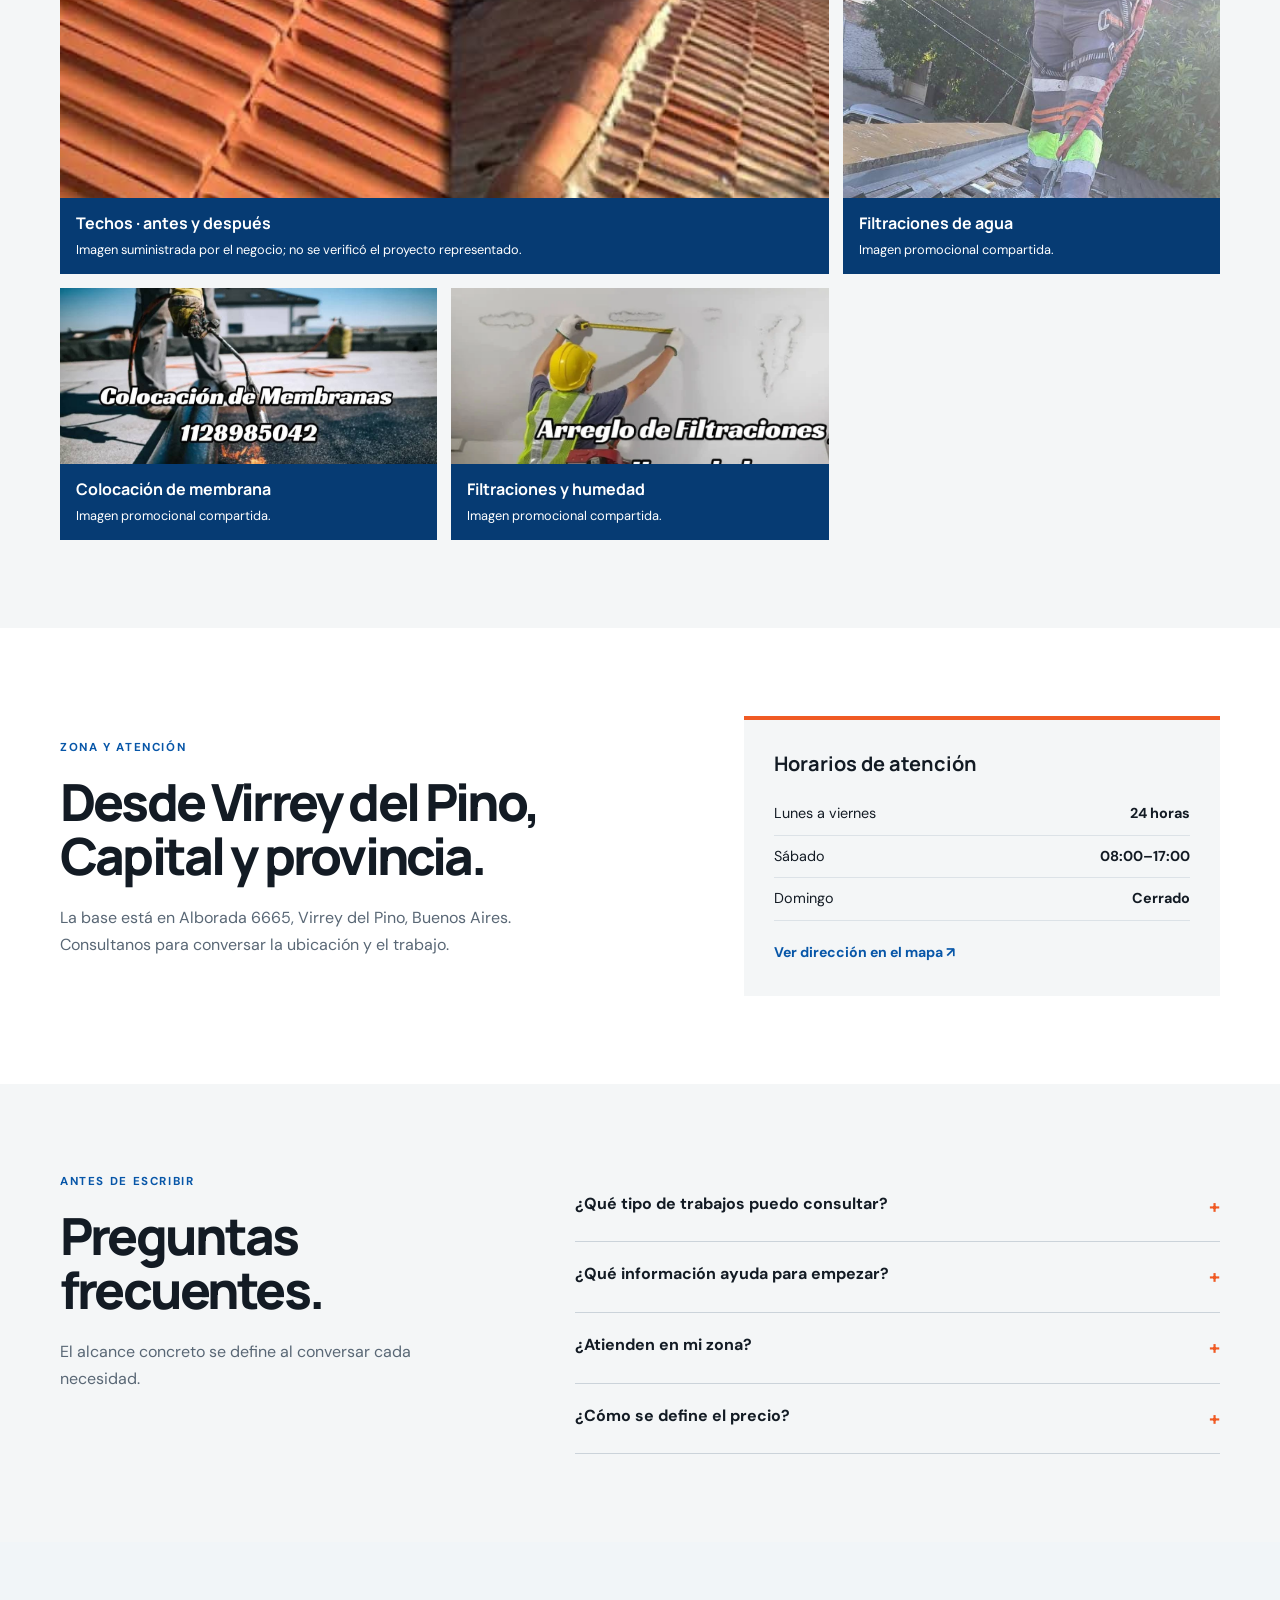
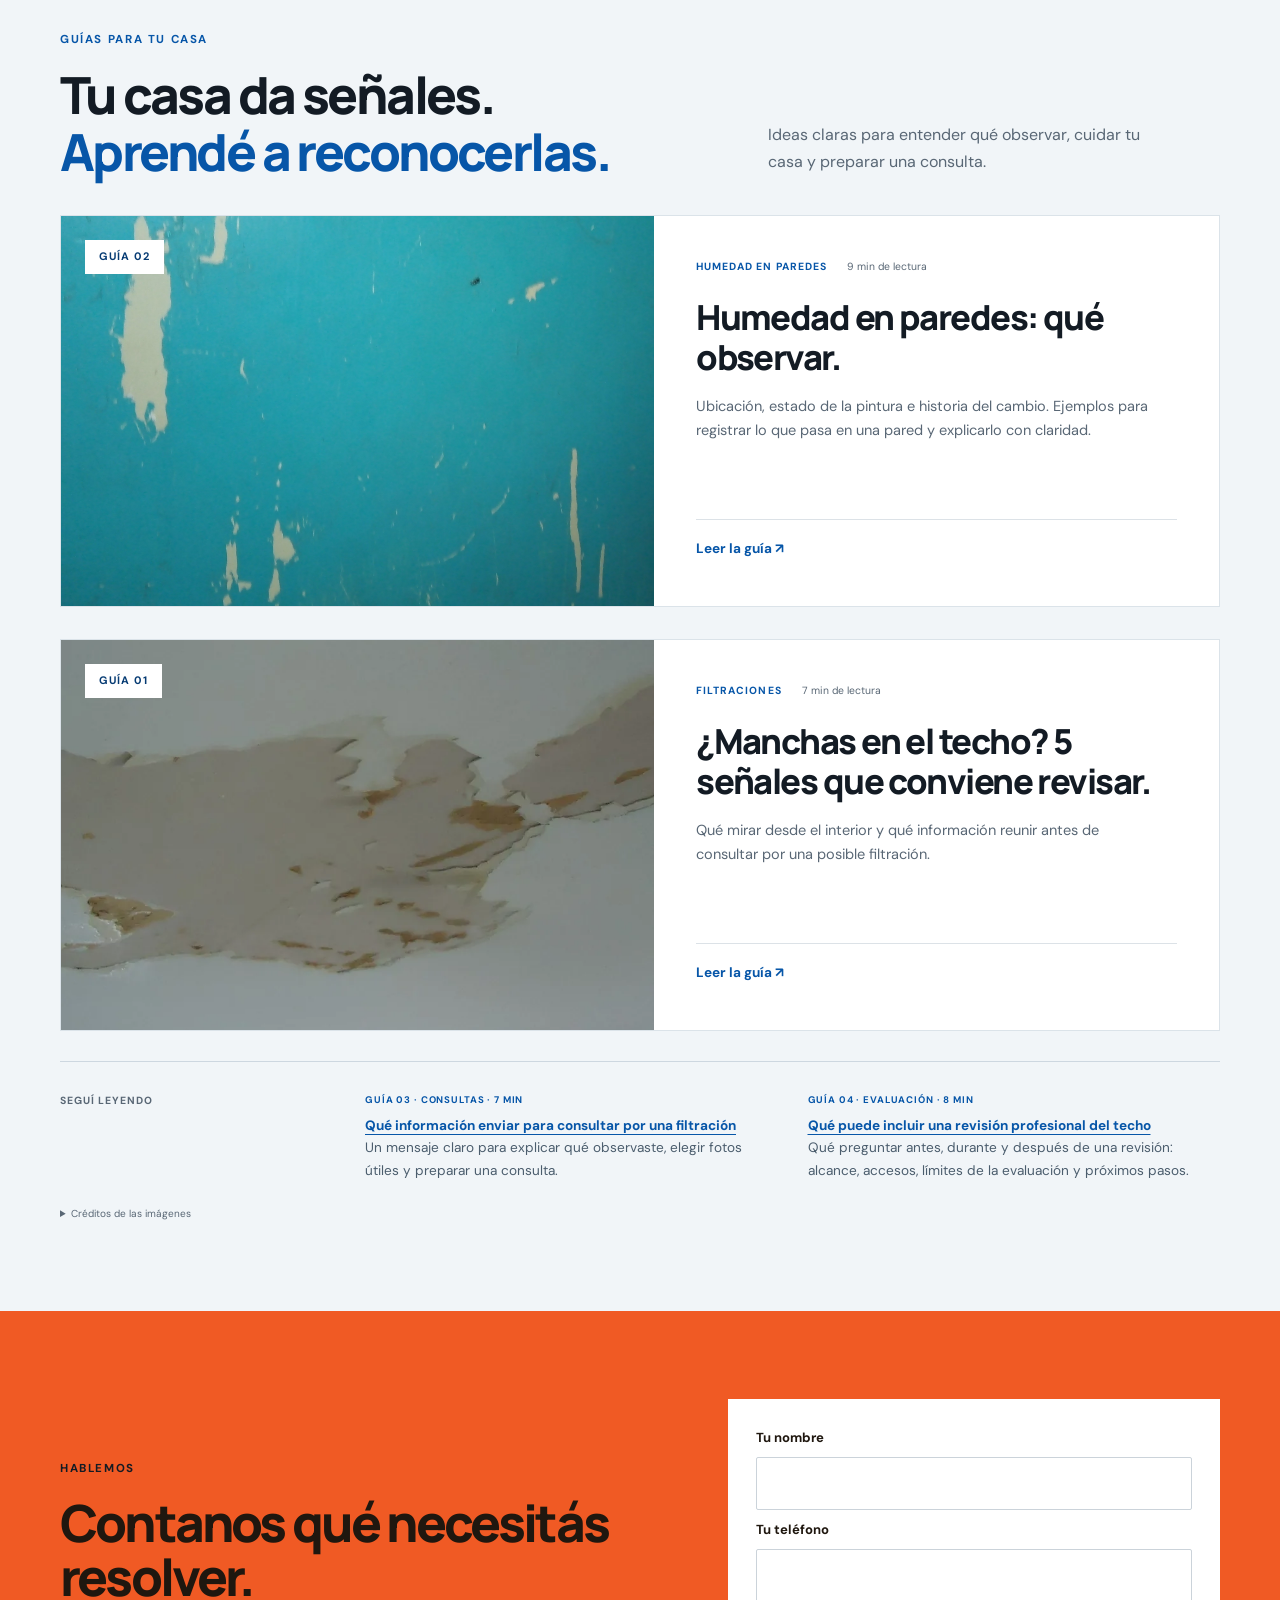
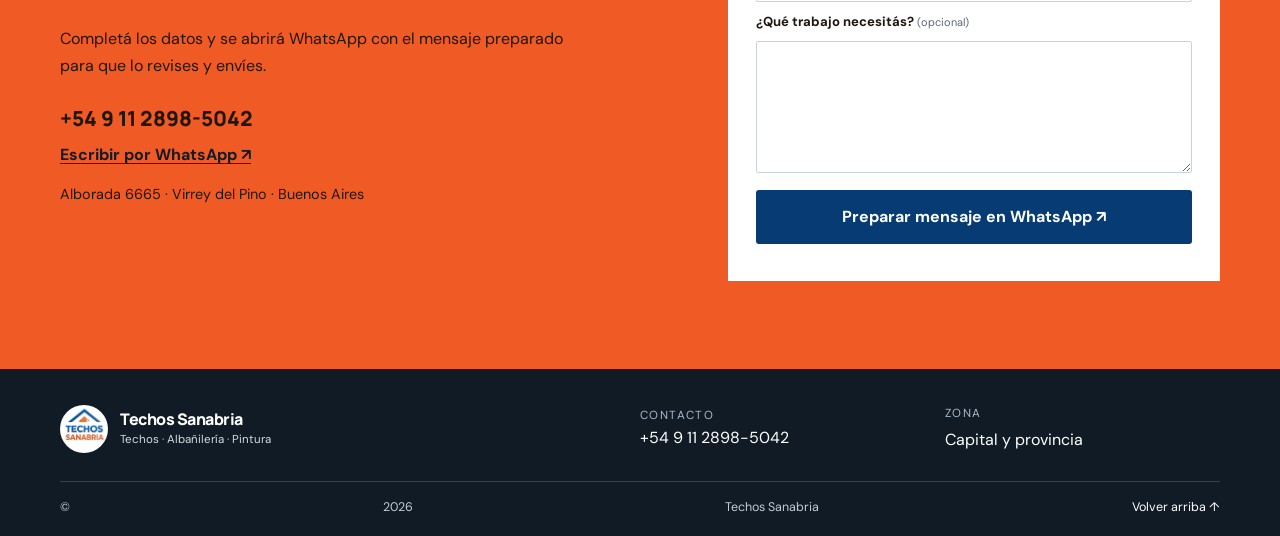
==== commit 5d38a3d0: "Publish roof inspection guide" ====
--- a/index.html
+++ b/index.html
@@ -157,7 +157,7 @@
     <section class="gallery section" id="imagenes"><div class="shell"><div class="section-heading"><p class="eyebrow">Imágenes compartidas por el negocio</p><h2>Referencias visuales de los trabajos.</h2><p>Fotografías y piezas promocionales suministradas para esta página. Se muestran como material compartido por el negocio; no verifican por sí solas obras realizadas ni testimonios.</p></div><div class="gallery-grid"><figure class="gallery-card gallery-feature"><img src="./images/techo-antes-despues.jpg" alt="Pieza compartida que presenta imágenes de techo antes y después" loading="lazy"><figcaption><b>Techos · antes y después</b><span>Imagen suministrada por el negocio; no se verificó el proyecto representado.</span></figcaption></figure><figure class="gallery-card"><img src="./images/techista-trabajando.webp" alt="Imagen promocional compartida de una persona trabajando en un techo" loading="lazy"><figcaption><b>Arreglo de tejados</b><span>Imagen promocional compartida.</span></figcaption></figure><figure class="gallery-card"><img src="./images/seguridad-en-techo.jpg" alt="Imagen compartida de una persona realizando una tarea sobre un techo" loading="lazy"><figcaption><b>Filtraciones de agua</b><span>Imagen promocional compartida.</span></figcaption></figure><figure class="gallery-card"><img src="./images/colocacion-membrana.jpg" alt="Imagen promocional de colocación de membrana en un techo" loading="lazy"><figcaption><b>Colocación de membrana</b><span>Imagen promocional compartida.</span></figcaption></figure><figure class="gallery-card"><img src="./images/revision-humedad.webp" alt="Imagen promocional de revisión de una pared con humedad" loading="lazy"><figcaption><b>Filtraciones y humedad</b><span>Imagen promocional compartida.</span></figcaption></figure></div></div></section>
     <section class="details section"><div class="shell details-grid"><div><p class="eyebrow">Zona y atención</p><h2>Desde Virrey del Pino, Capital y provincia.</h2><p>La base está en Alborada 6665, Virrey del Pino, Buenos Aires. Consultanos para conversar la ubicación y el trabajo.</p></div><div class="details-card"><h3>Horarios de atención</h3><dl><div><dt>Lunes a viernes</dt><dd>24 horas</dd></div><div><dt>Sábado</dt><dd>08:00–17:00</dd></div><div><dt>Domingo</dt><dd>Cerrado</dd></div></dl><a href="https://www.google.com/maps/search/?api=1&amp;query=Alborada+6665%2C+Virrey+del+Pino%2C+Buenos+Aires" target="_blank" rel="noopener noreferrer">Ver dirección en el mapa ↗</a></div></div></section>
     <section class="faq section" id="preguntas"><div class="shell faq-grid"><div><p class="eyebrow">Antes de escribir</p><h2>Preguntas frecuentes.</h2><p>El alcance concreto se define al conversar cada necesidad.</p></div><div class="faq-list"><details><summary>¿Qué tipo de trabajos puedo consultar?</summary><p>Techos y reparaciones, impermeabilización, albañilería, refacciones y pintura. Contanos brevemente qué necesitás.</p></details><details><summary>¿Qué información ayuda para empezar?</summary><p>La zona, una descripción del problema y algunas fotos si tenés. Eso ayuda a orientar la conversación inicial.</p></details><details><summary>¿Atienden en mi zona?</summary><p>La cobertura se comunica como Capital y provincia. Consultanos con tu ubicación para confirmar si pueden coordinar el trabajo.</p></details><details><summary>¿Cómo se define el precio?</summary><p>Depende del lugar y del alcance acordado. Consultá para conversar las condiciones antes de avanzar.</p></details></div></div></section>
-    <section class="section guide-preview" id="blog" aria-labelledby="guides-title"><div class="shell"><div class="guide-preview-heading"><div><p class="eyebrow">GUÍAS PARA TU CASA</p><h2 id="guides-title">Tu casa da señales.<br><em>Aprendé a reconocerlas.</em></h2></div><p>Ideas claras para entender qué observar, cuidar tu casa y preparar una consulta.</p></div><div class="guide-collection"><article class="guide-feature"><a class="guide-feature-image" href="./blogs/humedad-en-paredes-que-observar/" tabindex="-1" aria-hidden="true"><img src="./images/blog/humedad-pared-pintura.jpg" width="2182" height="2420" alt="" loading="lazy" decoding="async"><span>GUÍA 02</span></a><div class="guide-feature-copy"><p class="guide-feature-meta">HUMEDAD EN PAREDES <span>9 min de lectura</span></p><h3><a href="./blogs/humedad-en-paredes-que-observar/">Humedad en paredes: qué observar.</a></h3><p>Ubicación, estado de la pintura e historia del cambio. Ejemplos para registrar lo que pasa en una pared y explicarlo con claridad.</p><a class="guide-feature-cta" href="./blogs/humedad-en-paredes-que-observar/">Leer la guía ↗</a></div></article><article class="guide-feature"><a class="guide-feature-image" href="./blogs/senales-de-filtracion-en-el-techo/" tabindex="-1" aria-hidden="true"><img src="./images/blog/peeling.webp" width="931" height="678" alt="" loading="lazy" decoding="async"><span>GUÍA 01</span></a><div class="guide-feature-copy"><p class="guide-feature-meta">FILTRACIONES <span>7 min de lectura</span></p><h3><a href="./blogs/senales-de-filtracion-en-el-techo/">¿Manchas en el techo? 5 señales que conviene revisar.</a></h3><p>Qué mirar desde el interior y qué información reunir antes de consultar por una posible filtración.</p><a class="guide-feature-cta" href="./blogs/senales-de-filtracion-en-el-techo/">Leer la guía ↗</a></div></article></div><div class="guide-preview-bottom"><p>SEGUÍ LEYENDO</p><ul><li><span>GUÍA 03 · CONSULTAS · 7 MIN</span><a href="./blogs/que-enviar-para-consultar-por-una-filtracion/">Qué información enviar para consultar por una filtración</a><br>Un mensaje claro para explicar qué observaste, elegir fotos útiles y preparar una consulta.</li><li><span>PRÓXIMA GUÍA</span>Qué puede incluir una revisión profesional del techo</li></ul></div><details class="guide-preview-credit"><summary>Créditos de las imágenes</summary><p>Fotografías ilustrativas, no trabajos del negocio. Pared: <a href="https://commons.wikimedia.org/wiki/File:Paint_peeling_off_bathroom_wall.jpg">Doggo19292 / Wikimedia Commons</a>, <a href="https://creativecommons.org/licenses/by-sa/4.0/">CC BY-SA 4.0</a>, sin modificaciones. Créditos completos en cada artículo.</p></details></div></section>
+    <section class="section guide-preview" id="blog" aria-labelledby="guides-title"><div class="shell"><div class="guide-preview-heading"><div><p class="eyebrow">GUÍAS PARA TU CASA</p><h2 id="guides-title">Tu casa da señales.<br><em>Aprendé a reconocerlas.</em></h2></div><p>Ideas claras para entender qué observar, cuidar tu casa y preparar una consulta.</p></div><div class="guide-collection"><article class="guide-feature"><a class="guide-feature-image" href="./blogs/humedad-en-paredes-que-observar/" tabindex="-1" aria-hidden="true"><img src="./images/blog/humedad-pared-pintura.jpg" width="2182" height="2420" alt="" loading="lazy" decoding="async"><span>GUÍA 02</span></a><div class="guide-feature-copy"><p class="guide-feature-meta">HUMEDAD EN PAREDES <span>9 min de lectura</span></p><h3><a href="./blogs/humedad-en-paredes-que-observar/">Humedad en paredes: qué observar.</a></h3><p>Ubicación, estado de la pintura e historia del cambio. Ejemplos para registrar lo que pasa en una pared y explicarlo con claridad.</p><a class="guide-feature-cta" href="./blogs/humedad-en-paredes-que-observar/">Leer la guía ↗</a></div></article><article class="guide-feature"><a class="guide-feature-image" href="./blogs/senales-de-filtracion-en-el-techo/" tabindex="-1" aria-hidden="true"><img src="./images/blog/peeling.webp" width="931" height="678" alt="" loading="lazy" decoding="async"><span>GUÍA 01</span></a><div class="guide-feature-copy"><p class="guide-feature-meta">FILTRACIONES <span>7 min de lectura</span></p><h3><a href="./blogs/senales-de-filtracion-en-el-techo/">¿Manchas en el techo? 5 señales que conviene revisar.</a></h3><p>Qué mirar desde el interior y qué información reunir antes de consultar por una posible filtración.</p><a class="guide-feature-cta" href="./blogs/senales-de-filtracion-en-el-techo/">Leer la guía ↗</a></div></article></div><div class="guide-preview-bottom"><p>SEGUÍ LEYENDO</p><ul><li><span>GUÍA 03 · CONSULTAS · 7 MIN</span><a href="./blogs/que-enviar-para-consultar-por-una-filtracion/">Qué información enviar para consultar por una filtración</a><br>Un mensaje claro para explicar qué observaste, elegir fotos útiles y preparar una consulta.</li><li><span>GUÍA 04 · EVALUACIÓN · 8 MIN</span><a href="./blogs/revision-profesional-del-techo/">Qué puede incluir una revisión profesional del techo</a><br>Qué preguntar antes, durante y después de una revisión: alcance, accesos, límites de la evaluación y próximos pasos.</li></ul></div><details class="guide-preview-credit"><summary>Créditos de las imágenes</summary><p>Fotografías ilustrativas, no trabajos del negocio. Pared: <a href="https://commons.wikimedia.org/wiki/File:Paint_peeling_off_bathroom_wall.jpg">Doggo19292 / Wikimedia Commons</a>, <a href="https://creativecommons.org/licenses/by-sa/4.0/">CC BY-SA 4.0</a>, sin modificaciones. Créditos completos en cada artículo.</p></details></div></section>
     <section class="contact section" id="contacto"><div class="shell contact-grid"><div><p class="eyebrow">Hablemos</p><h2>Contanos qué necesitás resolver.</h2><p>Completá los datos y se abrirá WhatsApp con el mensaje preparado para que lo revises y envíes.</p><a class="contact-phone" href="tel:+5491128985042">+54 9 11 2898-5042</a><a class="direct-whatsapp" href="https://wa.me/5491128985042" target="_blank" rel="noopener noreferrer">Escribir por WhatsApp ↗</a><p class="address">Alborada 6665 · Virrey del Pino · Buenos Aires</p><noscript><p class="no-js-note">JavaScript está desactivado; usá los enlaces directos para llamar o abrir WhatsApp.</p></noscript></div><form id="contactForm"><label for="contactName">Tu nombre</label><input id="contactName" name="name" autocomplete="name" required><label for="contactPhone">Tu teléfono</label><input id="contactPhone" name="phone" type="tel" autocomplete="tel" required><label for="contactMessage">¿Qué trabajo necesitás? <small>(opcional)</small></label><textarea id="contactMessage" name="message" rows="4"></textarea><button class="button button-dark" type="submit" disabled data-security-submit>Preparar mensaje en WhatsApp ↗</button><p class="form-note" id="formStatus" aria-live="polite"></p></form></div></section>
   </main>
   <footer class="site-footer"><div class="shell footer-inner"><a class="brand footer-brand" href="#inicio"><img src="./images/logo-techos-sanabria.webp" alt="" width="44" height="44" loading="lazy" decoding="async"><span><strong>Techos Sanabria</strong><small>Techos · Albañilería · Pintura</small></span></a><div><span>Contacto</span><a href="tel:+5491128985042">+54 9 11 2898-5042</a></div><div><span>Zona</span><p>Capital y provincia</p></div></div><div class="shell footer-bottom">© <span id="currentYear"></span> Techos Sanabria <a href="#inicio">Volver arriba ↑</a></div></footer>
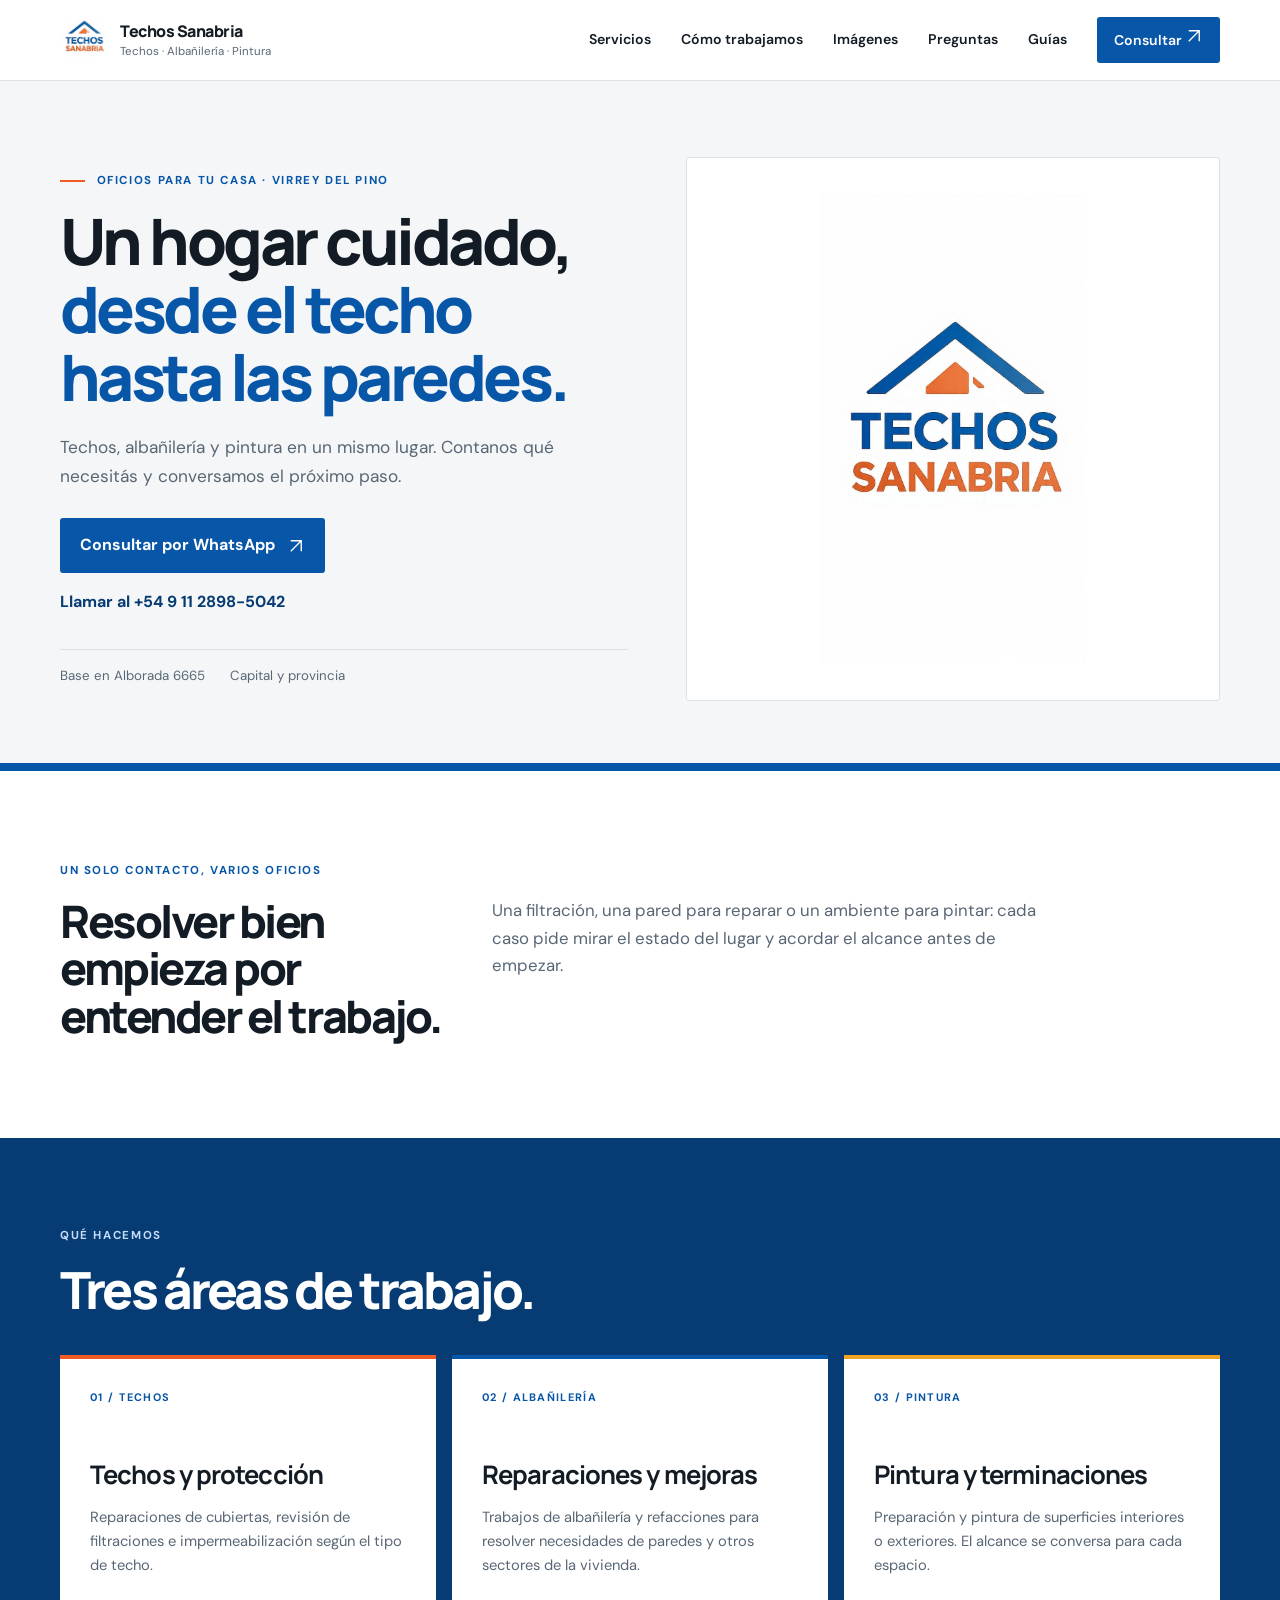
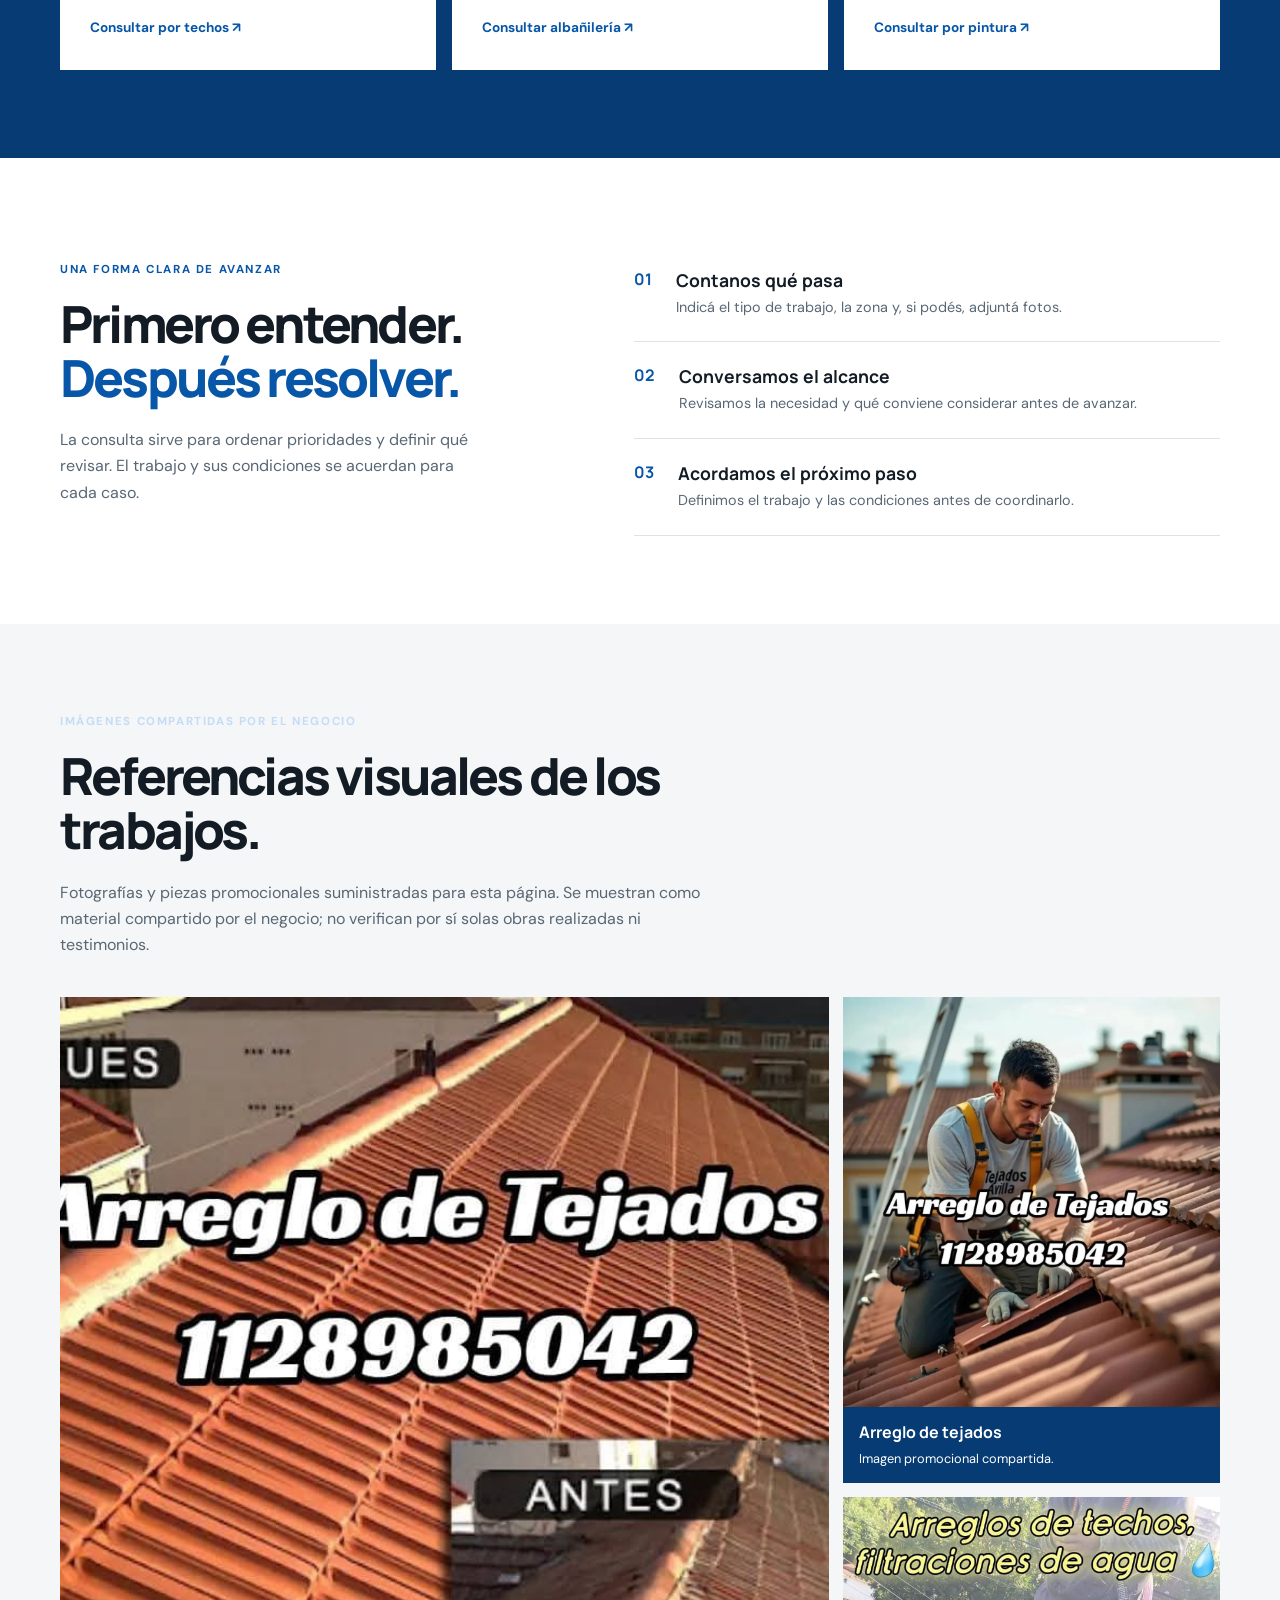
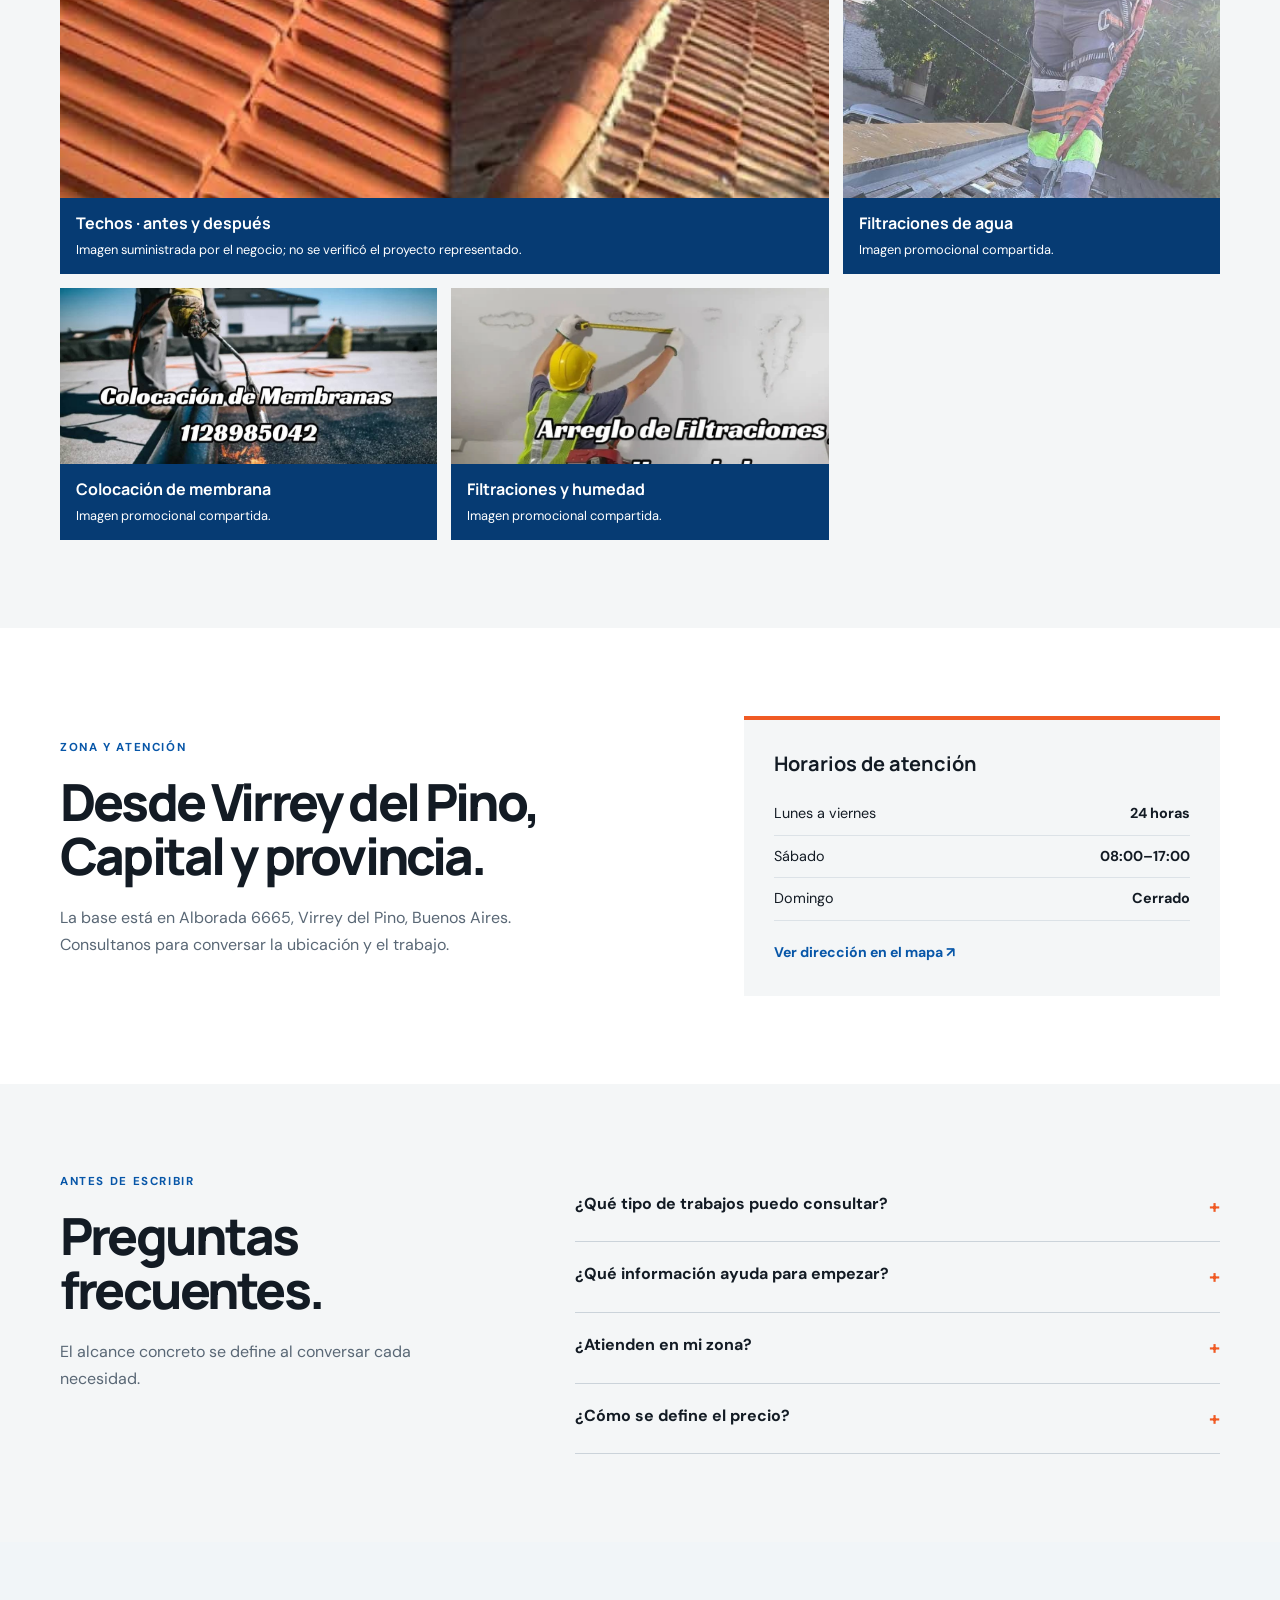
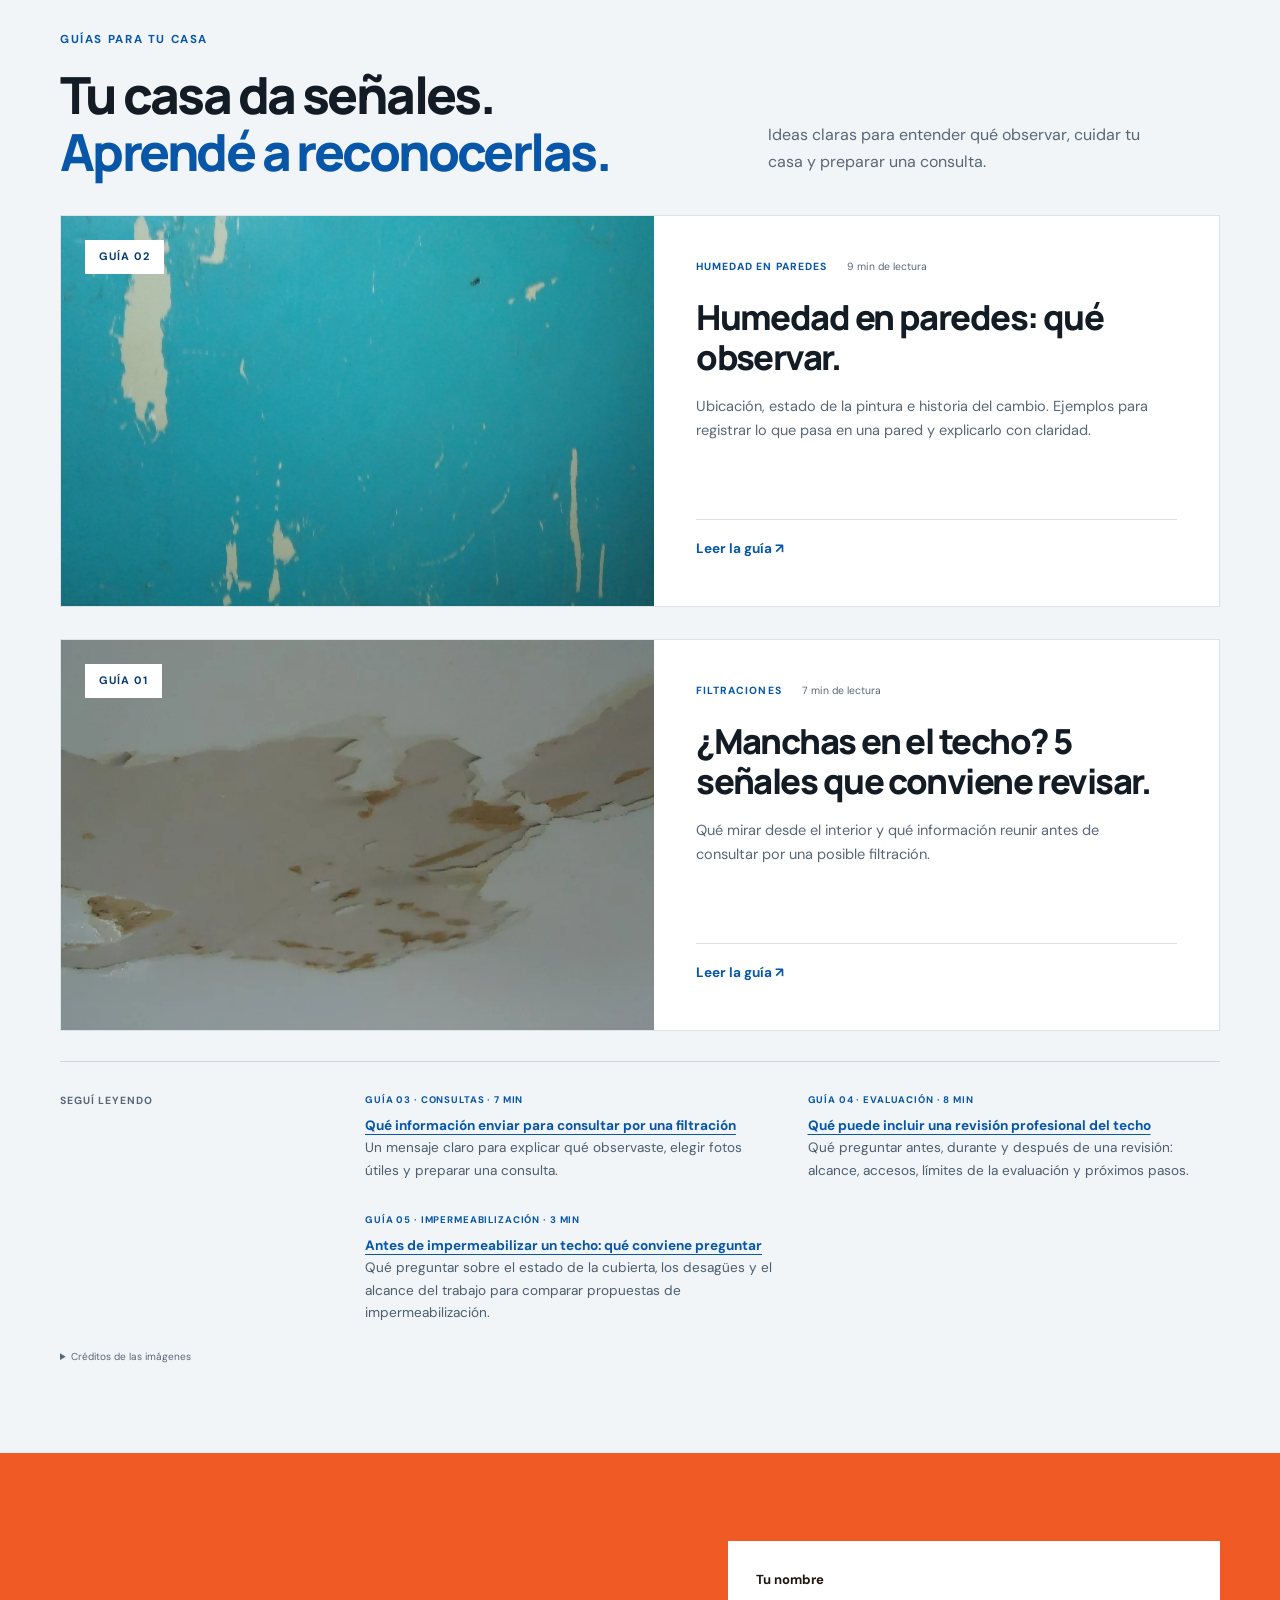
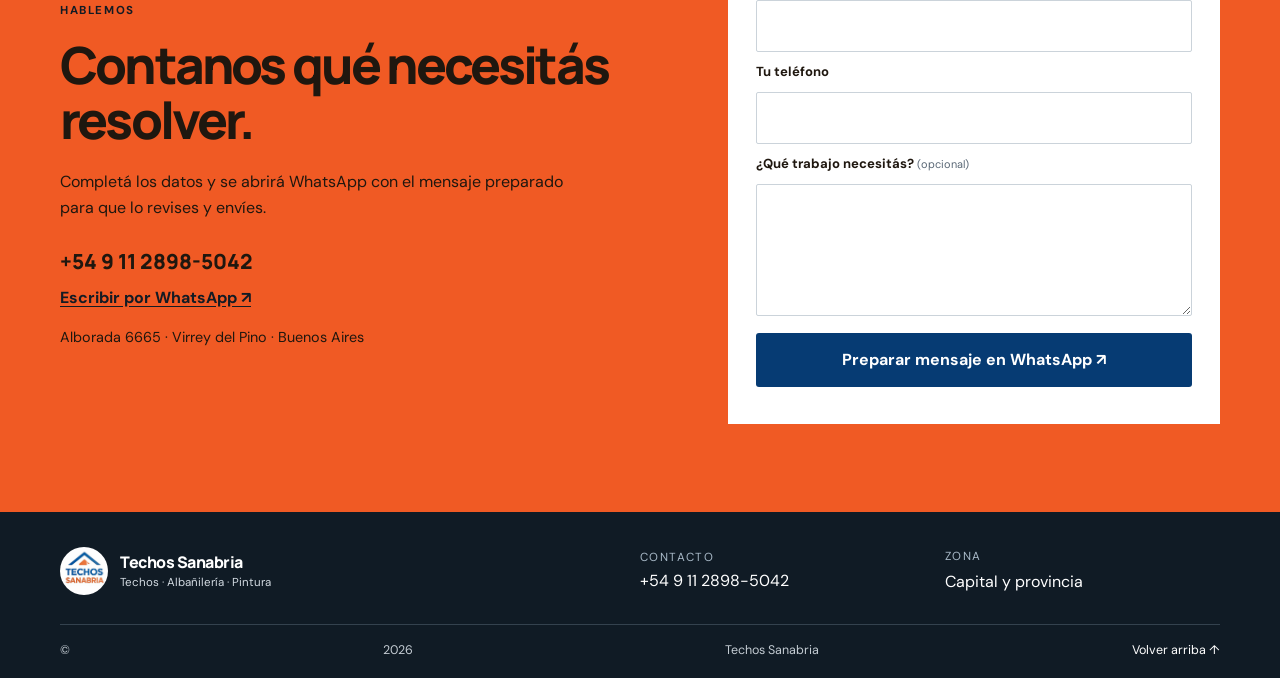
==== commit 89c0e849: "Publicar guía sobre impermeabilización de techos" ====
--- a/index.html
+++ b/index.html
@@ -157,7 +157,7 @@
     <section class="gallery section" id="imagenes"><div class="shell"><div class="section-heading"><p class="eyebrow">Imágenes compartidas por el negocio</p><h2>Referencias visuales de los trabajos.</h2><p>Fotografías y piezas promocionales suministradas para esta página. Se muestran como material compartido por el negocio; no verifican por sí solas obras realizadas ni testimonios.</p></div><div class="gallery-grid"><figure class="gallery-card gallery-feature"><img src="./images/techo-antes-despues.jpg" alt="Pieza compartida que presenta imágenes de techo antes y después" loading="lazy"><figcaption><b>Techos · antes y después</b><span>Imagen suministrada por el negocio; no se verificó el proyecto representado.</span></figcaption></figure><figure class="gallery-card"><img src="./images/techista-trabajando.webp" alt="Imagen promocional compartida de una persona trabajando en un techo" loading="lazy"><figcaption><b>Arreglo de tejados</b><span>Imagen promocional compartida.</span></figcaption></figure><figure class="gallery-card"><img src="./images/seguridad-en-techo.jpg" alt="Imagen compartida de una persona realizando una tarea sobre un techo" loading="lazy"><figcaption><b>Filtraciones de agua</b><span>Imagen promocional compartida.</span></figcaption></figure><figure class="gallery-card"><img src="./images/colocacion-membrana.jpg" alt="Imagen promocional de colocación de membrana en un techo" loading="lazy"><figcaption><b>Colocación de membrana</b><span>Imagen promocional compartida.</span></figcaption></figure><figure class="gallery-card"><img src="./images/revision-humedad.webp" alt="Imagen promocional de revisión de una pared con humedad" loading="lazy"><figcaption><b>Filtraciones y humedad</b><span>Imagen promocional compartida.</span></figcaption></figure></div></div></section>
     <section class="details section"><div class="shell details-grid"><div><p class="eyebrow">Zona y atención</p><h2>Desde Virrey del Pino, Capital y provincia.</h2><p>La base está en Alborada 6665, Virrey del Pino, Buenos Aires. Consultanos para conversar la ubicación y el trabajo.</p></div><div class="details-card"><h3>Horarios de atención</h3><dl><div><dt>Lunes a viernes</dt><dd>24 horas</dd></div><div><dt>Sábado</dt><dd>08:00–17:00</dd></div><div><dt>Domingo</dt><dd>Cerrado</dd></div></dl><a href="https://www.google.com/maps/search/?api=1&amp;query=Alborada+6665%2C+Virrey+del+Pino%2C+Buenos+Aires" target="_blank" rel="noopener noreferrer">Ver dirección en el mapa ↗</a></div></div></section>
     <section class="faq section" id="preguntas"><div class="shell faq-grid"><div><p class="eyebrow">Antes de escribir</p><h2>Preguntas frecuentes.</h2><p>El alcance concreto se define al conversar cada necesidad.</p></div><div class="faq-list"><details><summary>¿Qué tipo de trabajos puedo consultar?</summary><p>Techos y reparaciones, impermeabilización, albañilería, refacciones y pintura. Contanos brevemente qué necesitás.</p></details><details><summary>¿Qué información ayuda para empezar?</summary><p>La zona, una descripción del problema y algunas fotos si tenés. Eso ayuda a orientar la conversación inicial.</p></details><details><summary>¿Atienden en mi zona?</summary><p>La cobertura se comunica como Capital y provincia. Consultanos con tu ubicación para confirmar si pueden coordinar el trabajo.</p></details><details><summary>¿Cómo se define el precio?</summary><p>Depende del lugar y del alcance acordado. Consultá para conversar las condiciones antes de avanzar.</p></details></div></div></section>
-    <section class="section guide-preview" id="blog" aria-labelledby="guides-title"><div class="shell"><div class="guide-preview-heading"><div><p class="eyebrow">GUÍAS PARA TU CASA</p><h2 id="guides-title">Tu casa da señales.<br><em>Aprendé a reconocerlas.</em></h2></div><p>Ideas claras para entender qué observar, cuidar tu casa y preparar una consulta.</p></div><div class="guide-collection"><article class="guide-feature"><a class="guide-feature-image" href="./blogs/humedad-en-paredes-que-observar/" tabindex="-1" aria-hidden="true"><img src="./images/blog/humedad-pared-pintura.jpg" width="2182" height="2420" alt="" loading="lazy" decoding="async"><span>GUÍA 02</span></a><div class="guide-feature-copy"><p class="guide-feature-meta">HUMEDAD EN PAREDES <span>9 min de lectura</span></p><h3><a href="./blogs/humedad-en-paredes-que-observar/">Humedad en paredes: qué observar.</a></h3><p>Ubicación, estado de la pintura e historia del cambio. Ejemplos para registrar lo que pasa en una pared y explicarlo con claridad.</p><a class="guide-feature-cta" href="./blogs/humedad-en-paredes-que-observar/">Leer la guía ↗</a></div></article><article class="guide-feature"><a class="guide-feature-image" href="./blogs/senales-de-filtracion-en-el-techo/" tabindex="-1" aria-hidden="true"><img src="./images/blog/peeling.webp" width="931" height="678" alt="" loading="lazy" decoding="async"><span>GUÍA 01</span></a><div class="guide-feature-copy"><p class="guide-feature-meta">FILTRACIONES <span>7 min de lectura</span></p><h3><a href="./blogs/senales-de-filtracion-en-el-techo/">¿Manchas en el techo? 5 señales que conviene revisar.</a></h3><p>Qué mirar desde el interior y qué información reunir antes de consultar por una posible filtración.</p><a class="guide-feature-cta" href="./blogs/senales-de-filtracion-en-el-techo/">Leer la guía ↗</a></div></article></div><div class="guide-preview-bottom"><p>SEGUÍ LEYENDO</p><ul><li><span>GUÍA 03 · CONSULTAS · 7 MIN</span><a href="./blogs/que-enviar-para-consultar-por-una-filtracion/">Qué información enviar para consultar por una filtración</a><br>Un mensaje claro para explicar qué observaste, elegir fotos útiles y preparar una consulta.</li><li><span>GUÍA 04 · EVALUACIÓN · 8 MIN</span><a href="./blogs/revision-profesional-del-techo/">Qué puede incluir una revisión profesional del techo</a><br>Qué preguntar antes, durante y después de una revisión: alcance, accesos, límites de la evaluación y próximos pasos.</li></ul></div><details class="guide-preview-credit"><summary>Créditos de las imágenes</summary><p>Fotografías ilustrativas, no trabajos del negocio. Pared: <a href="https://commons.wikimedia.org/wiki/File:Paint_peeling_off_bathroom_wall.jpg">Doggo19292 / Wikimedia Commons</a>, <a href="https://creativecommons.org/licenses/by-sa/4.0/">CC BY-SA 4.0</a>, sin modificaciones. Créditos completos en cada artículo.</p></details></div></section>
+    <section class="section guide-preview" id="blog" aria-labelledby="guides-title"><div class="shell"><div class="guide-preview-heading"><div><p class="eyebrow">GUÍAS PARA TU CASA</p><h2 id="guides-title">Tu casa da señales.<br><em>Aprendé a reconocerlas.</em></h2></div><p>Ideas claras para entender qué observar, cuidar tu casa y preparar una consulta.</p></div><div class="guide-collection"><article class="guide-feature"><a class="guide-feature-image" href="./blogs/humedad-en-paredes-que-observar/" tabindex="-1" aria-hidden="true"><img src="./images/blog/humedad-pared-pintura.jpg" width="2182" height="2420" alt="" loading="lazy" decoding="async"><span>GUÍA 02</span></a><div class="guide-feature-copy"><p class="guide-feature-meta">HUMEDAD EN PAREDES <span>9 min de lectura</span></p><h3><a href="./blogs/humedad-en-paredes-que-observar/">Humedad en paredes: qué observar.</a></h3><p>Ubicación, estado de la pintura e historia del cambio. Ejemplos para registrar lo que pasa en una pared y explicarlo con claridad.</p><a class="guide-feature-cta" href="./blogs/humedad-en-paredes-que-observar/">Leer la guía ↗</a></div></article><article class="guide-feature"><a class="guide-feature-image" href="./blogs/senales-de-filtracion-en-el-techo/" tabindex="-1" aria-hidden="true"><img src="./images/blog/peeling.webp" width="931" height="678" alt="" loading="lazy" decoding="async"><span>GUÍA 01</span></a><div class="guide-feature-copy"><p class="guide-feature-meta">FILTRACIONES <span>7 min de lectura</span></p><h3><a href="./blogs/senales-de-filtracion-en-el-techo/">¿Manchas en el techo? 5 señales que conviene revisar.</a></h3><p>Qué mirar desde el interior y qué información reunir antes de consultar por una posible filtración.</p><a class="guide-feature-cta" href="./blogs/senales-de-filtracion-en-el-techo/">Leer la guía ↗</a></div></article></div><div class="guide-preview-bottom"><p>SEGUÍ LEYENDO</p><ul><li><span>GUÍA 03 · CONSULTAS · 7 MIN</span><a href="./blogs/que-enviar-para-consultar-por-una-filtracion/">Qué información enviar para consultar por una filtración</a><br>Un mensaje claro para explicar qué observaste, elegir fotos útiles y preparar una consulta.</li><li><span>GUÍA 04 · EVALUACIÓN · 8 MIN</span><a href="./blogs/revision-profesional-del-techo/">Qué puede incluir una revisión profesional del techo</a><br>Qué preguntar antes, durante y después de una revisión: alcance, accesos, límites de la evaluación y próximos pasos.</li><li><span>GUÍA 05 · IMPERMEABILIZACIÓN · 3 MIN</span><a href="./blogs/antes-de-impermeabilizar-un-techo/">Antes de impermeabilizar un techo: qué conviene preguntar</a><br>Qué preguntar sobre el estado de la cubierta, los desagües y el alcance del trabajo para comparar propuestas de impermeabilización.</li></ul></div><details class="guide-preview-credit"><summary>Créditos de las imágenes</summary><p>Fotografías ilustrativas, no trabajos del negocio. Pared: <a href="https://commons.wikimedia.org/wiki/File:Paint_peeling_off_bathroom_wall.jpg">Doggo19292 / Wikimedia Commons</a>, <a href="https://creativecommons.org/licenses/by-sa/4.0/">CC BY-SA 4.0</a>, sin modificaciones. Créditos completos en cada artículo.</p></details></div></section>
     <section class="contact section" id="contacto"><div class="shell contact-grid"><div><p class="eyebrow">Hablemos</p><h2>Contanos qué necesitás resolver.</h2><p>Completá los datos y se abrirá WhatsApp con el mensaje preparado para que lo revises y envíes.</p><a class="contact-phone" href="tel:+5491128985042">+54 9 11 2898-5042</a><a class="direct-whatsapp" href="https://wa.me/5491128985042" target="_blank" rel="noopener noreferrer">Escribir por WhatsApp ↗</a><p class="address">Alborada 6665 · Virrey del Pino · Buenos Aires</p><noscript><p class="no-js-note">JavaScript está desactivado; usá los enlaces directos para llamar o abrir WhatsApp.</p></noscript></div><form id="contactForm"><label for="contactName">Tu nombre</label><input id="contactName" name="name" autocomplete="name" required><label for="contactPhone">Tu teléfono</label><input id="contactPhone" name="phone" type="tel" autocomplete="tel" required><label for="contactMessage">¿Qué trabajo necesitás? <small>(opcional)</small></label><textarea id="contactMessage" name="message" rows="4"></textarea><button class="button button-dark" type="submit" disabled data-security-submit>Preparar mensaje en WhatsApp ↗</button><p class="form-note" id="formStatus" aria-live="polite"></p></form></div></section>
   </main>
   <footer class="site-footer"><div class="shell footer-inner"><a class="brand footer-brand" href="#inicio"><img src="./images/logo-techos-sanabria.webp" alt="" width="44" height="44" loading="lazy" decoding="async"><span><strong>Techos Sanabria</strong><small>Techos · Albañilería · Pintura</small></span></a><div><span>Contacto</span><a href="tel:+5491128985042">+54 9 11 2898-5042</a></div><div><span>Zona</span><p>Capital y provincia</p></div></div><div class="shell footer-bottom">© <span id="currentYear"></span> Techos Sanabria <a href="#inicio">Volver arriba ↑</a></div></footer>
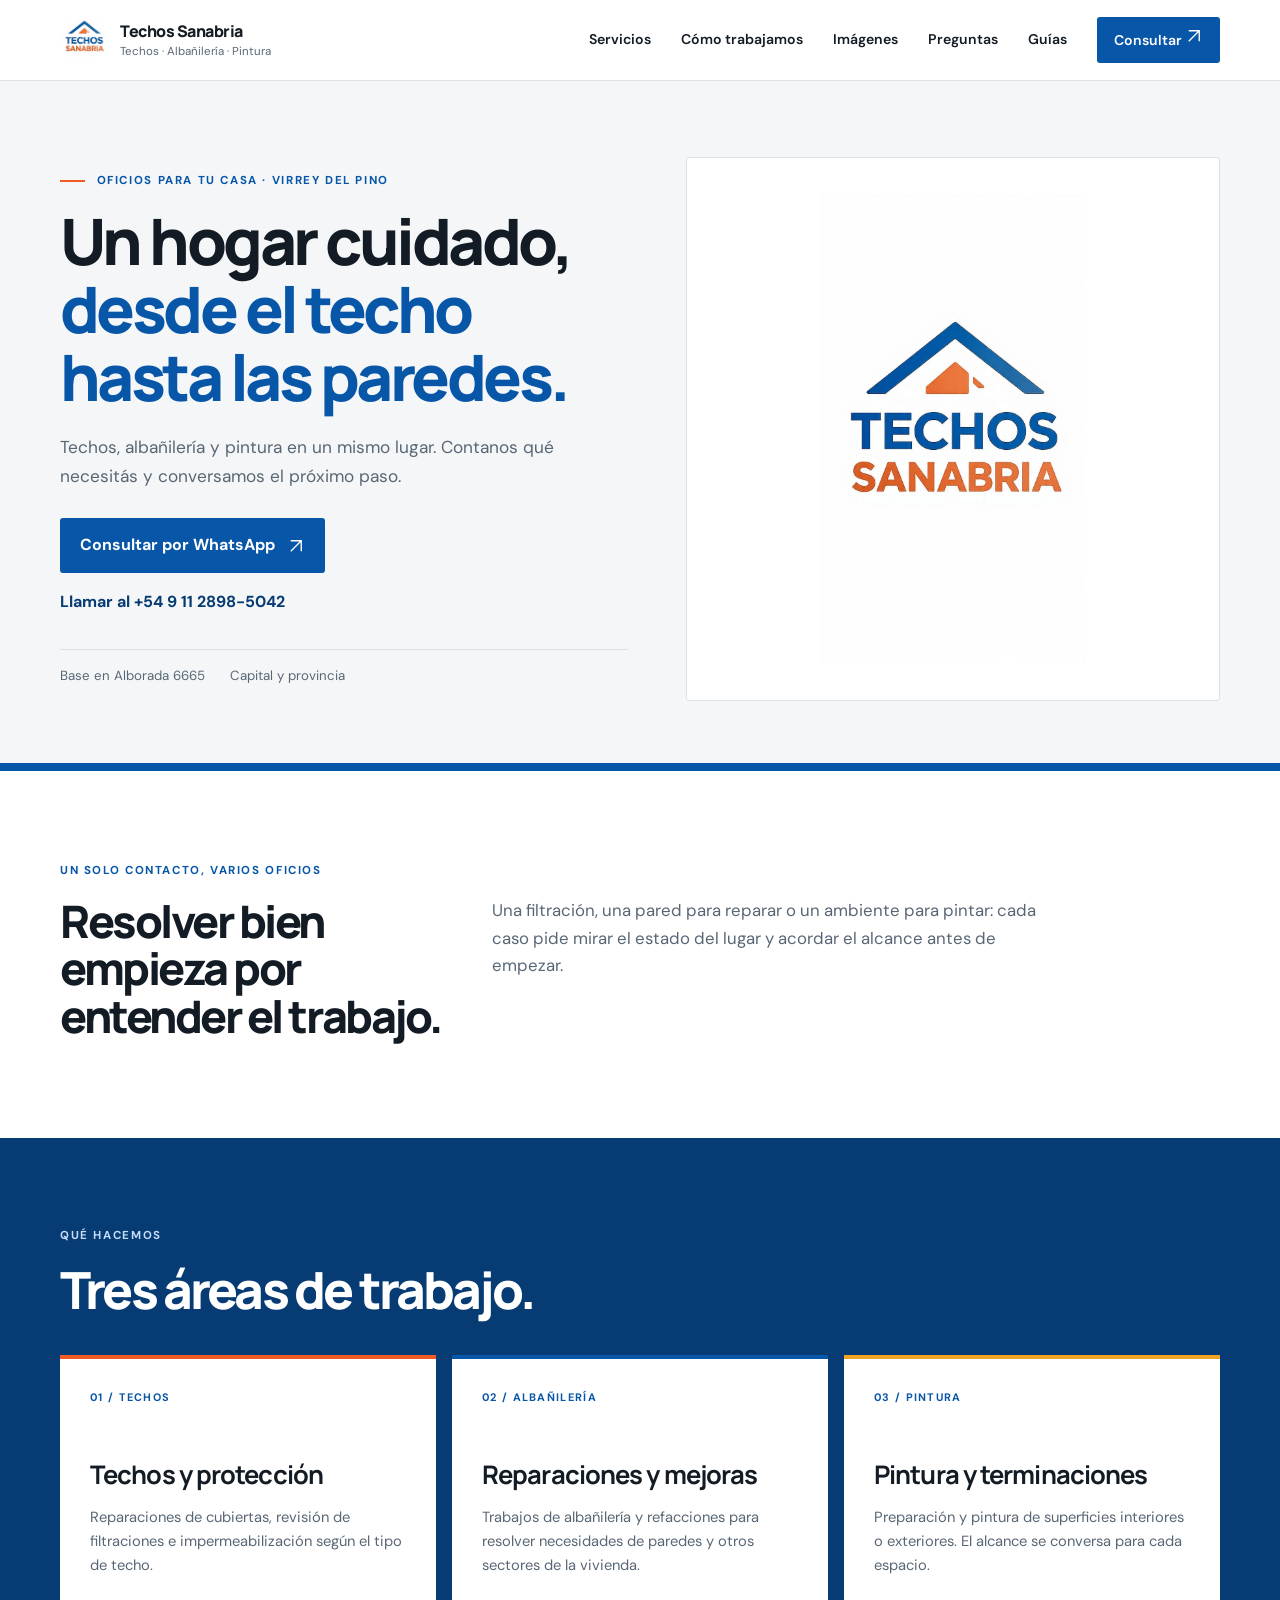
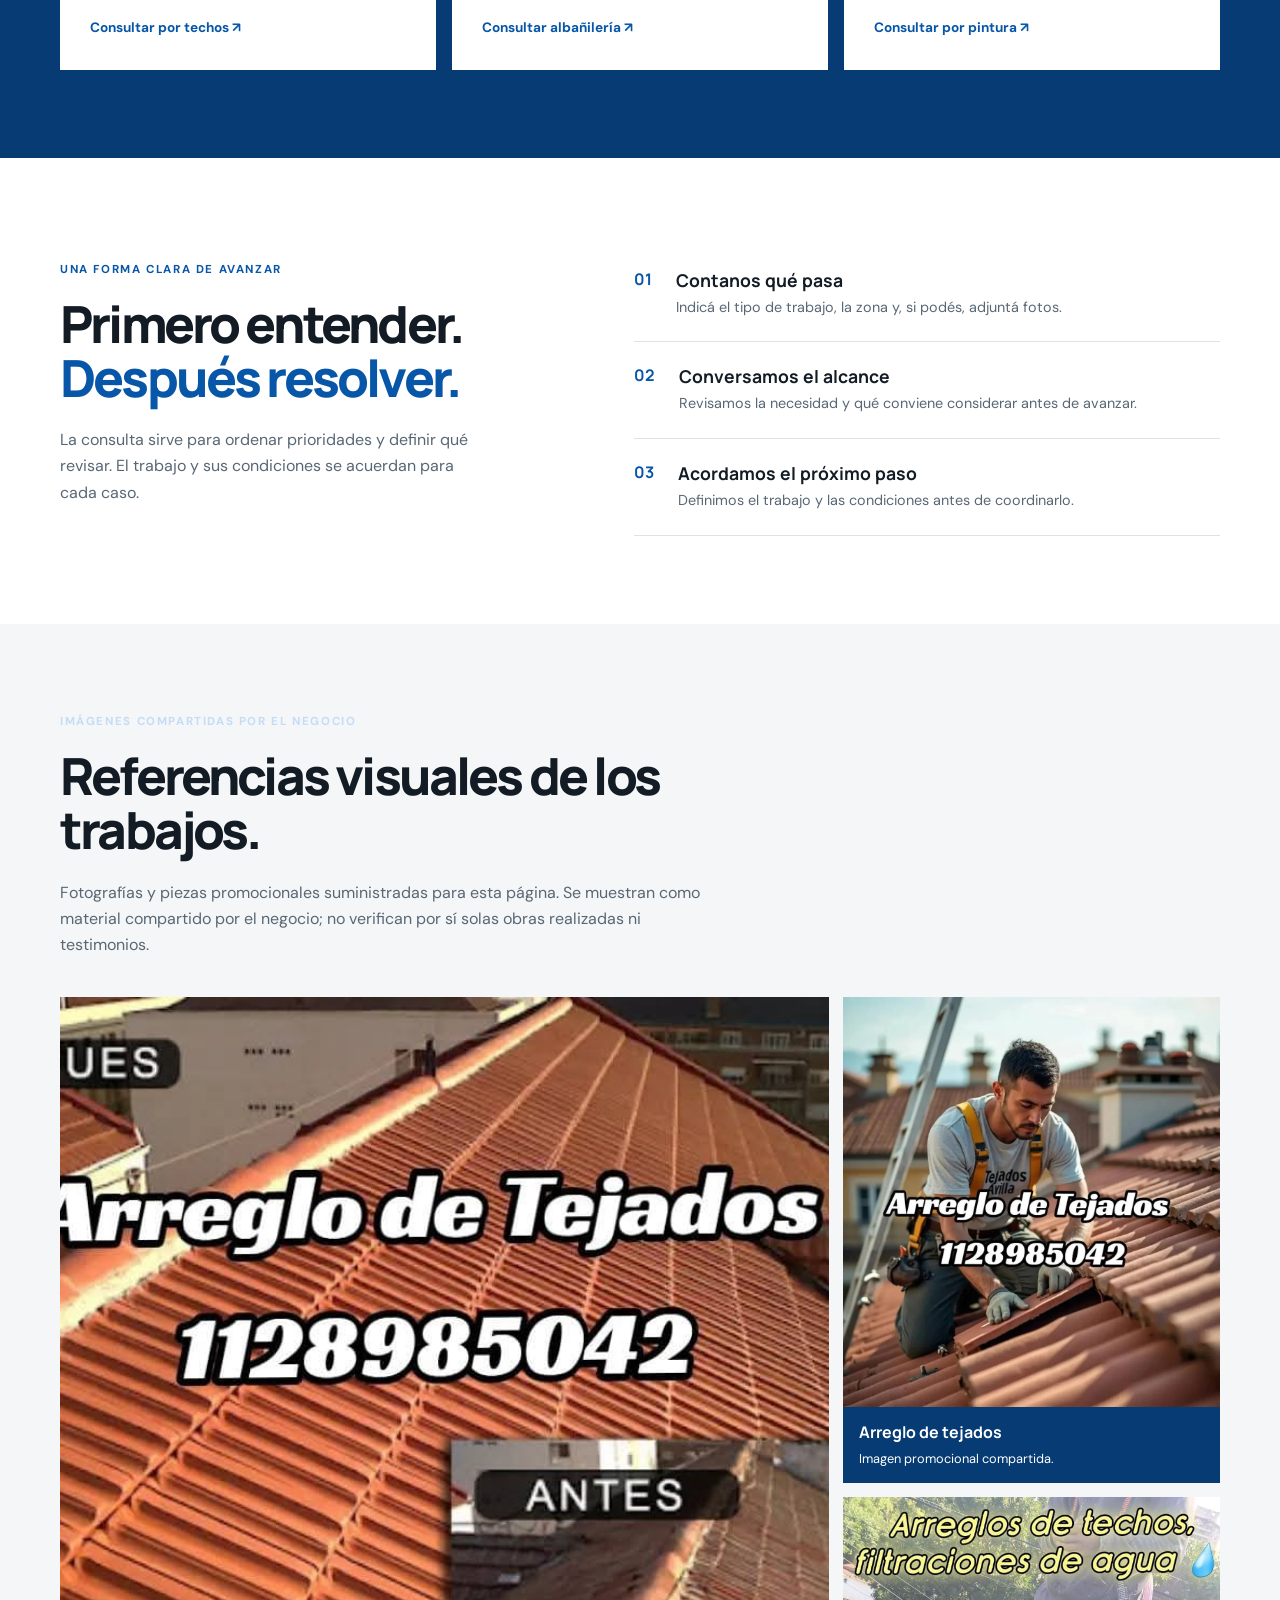
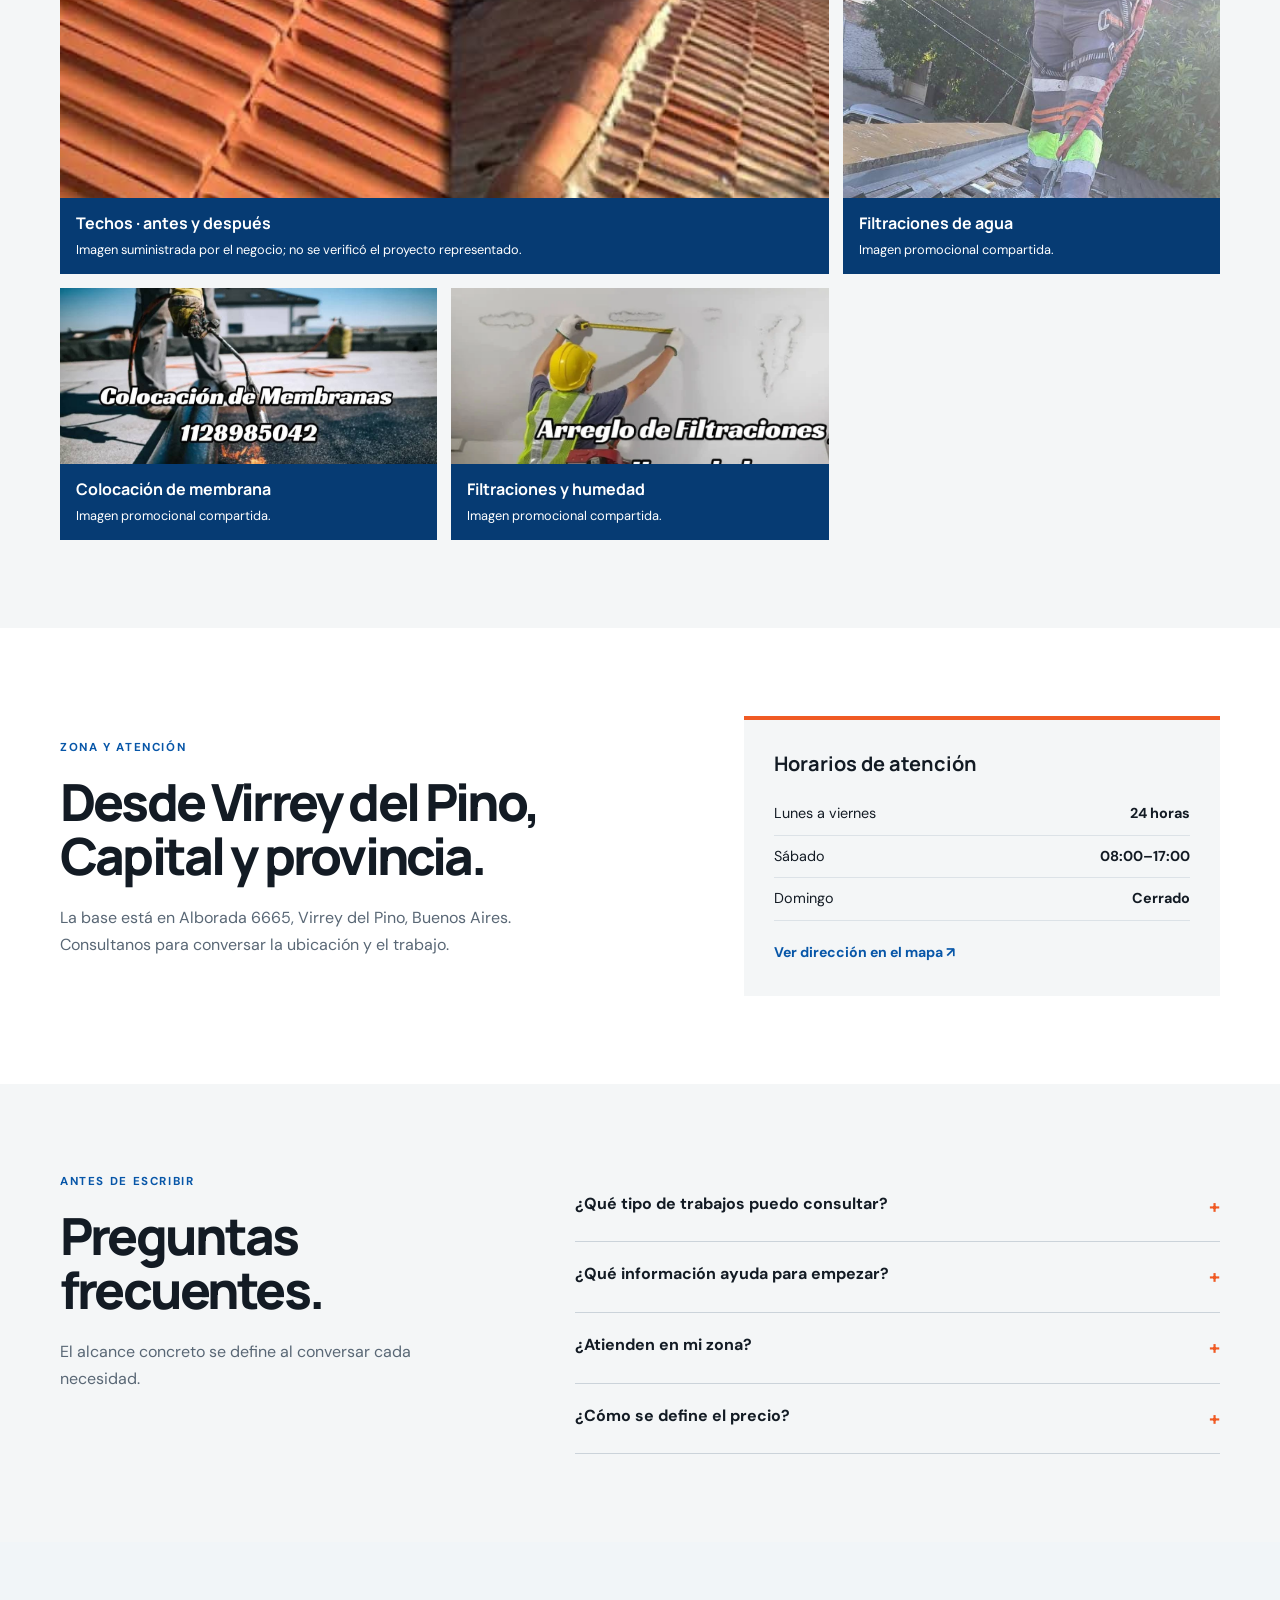
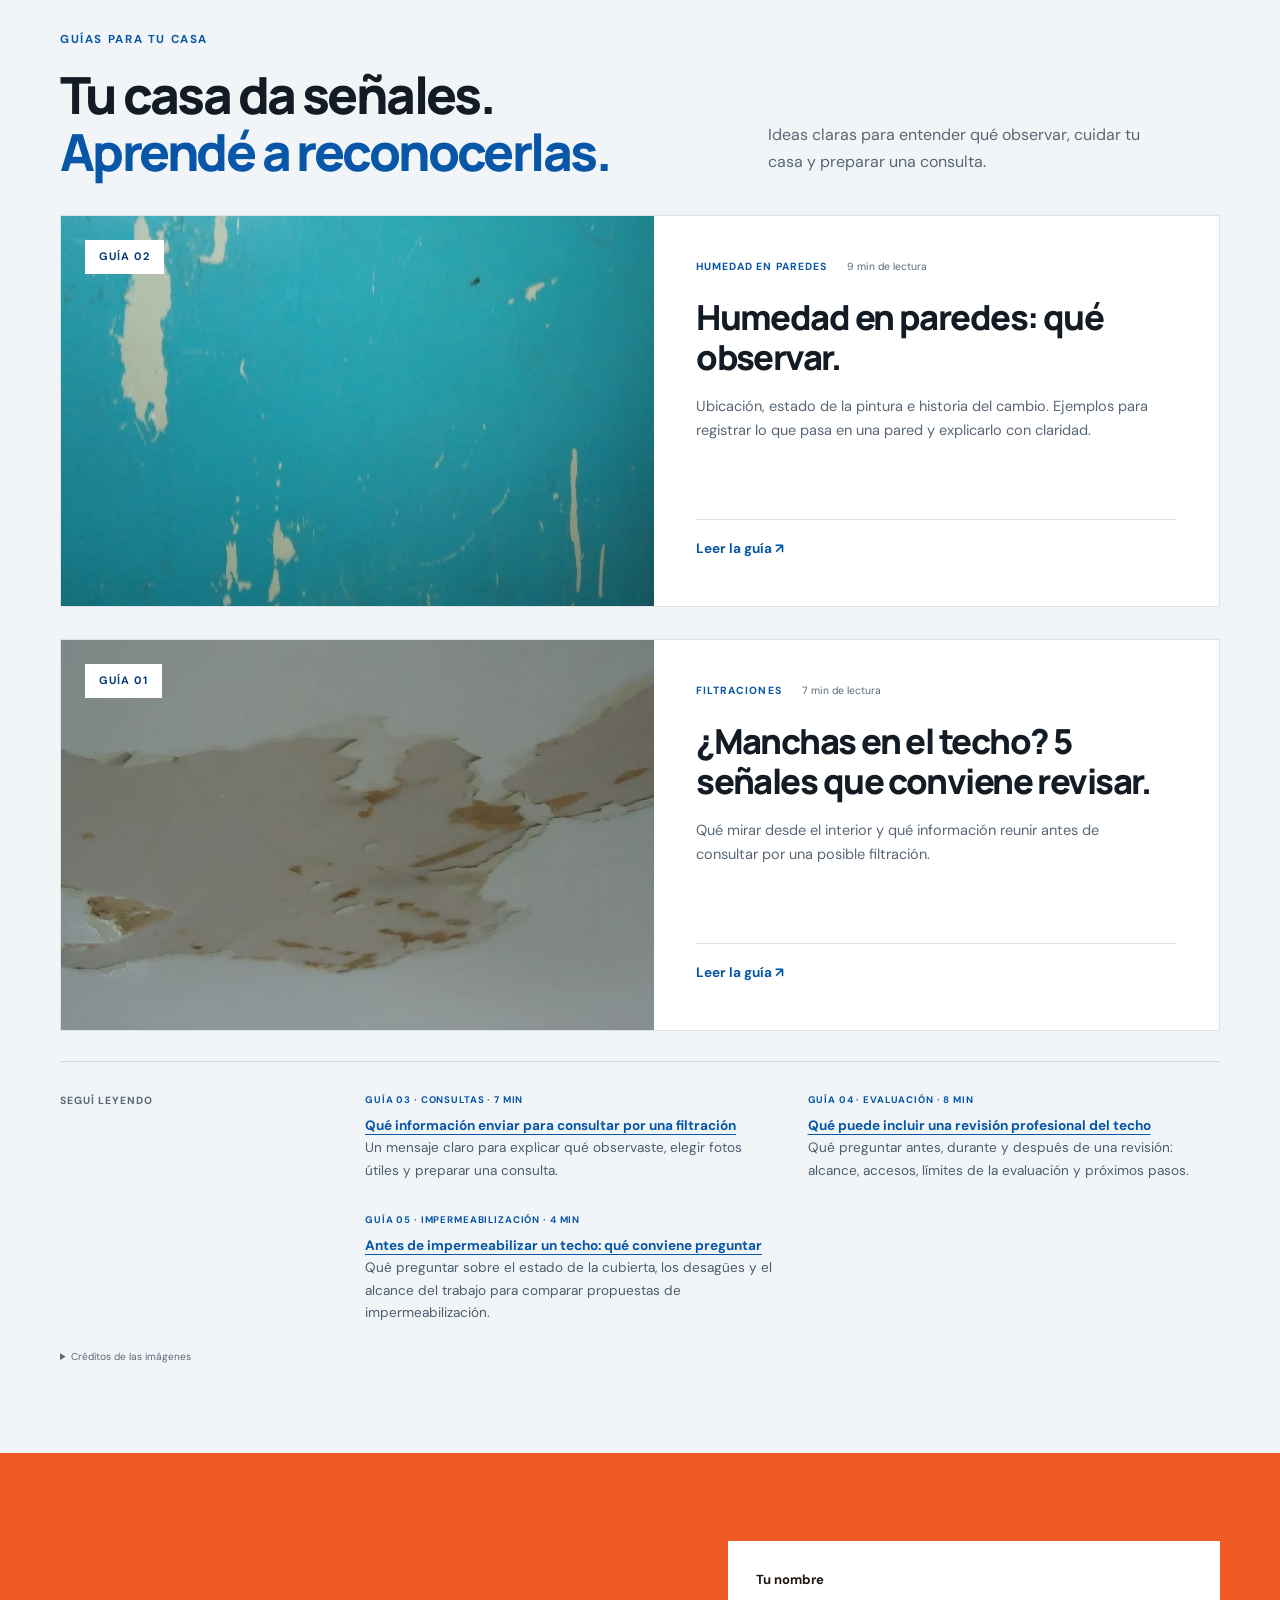
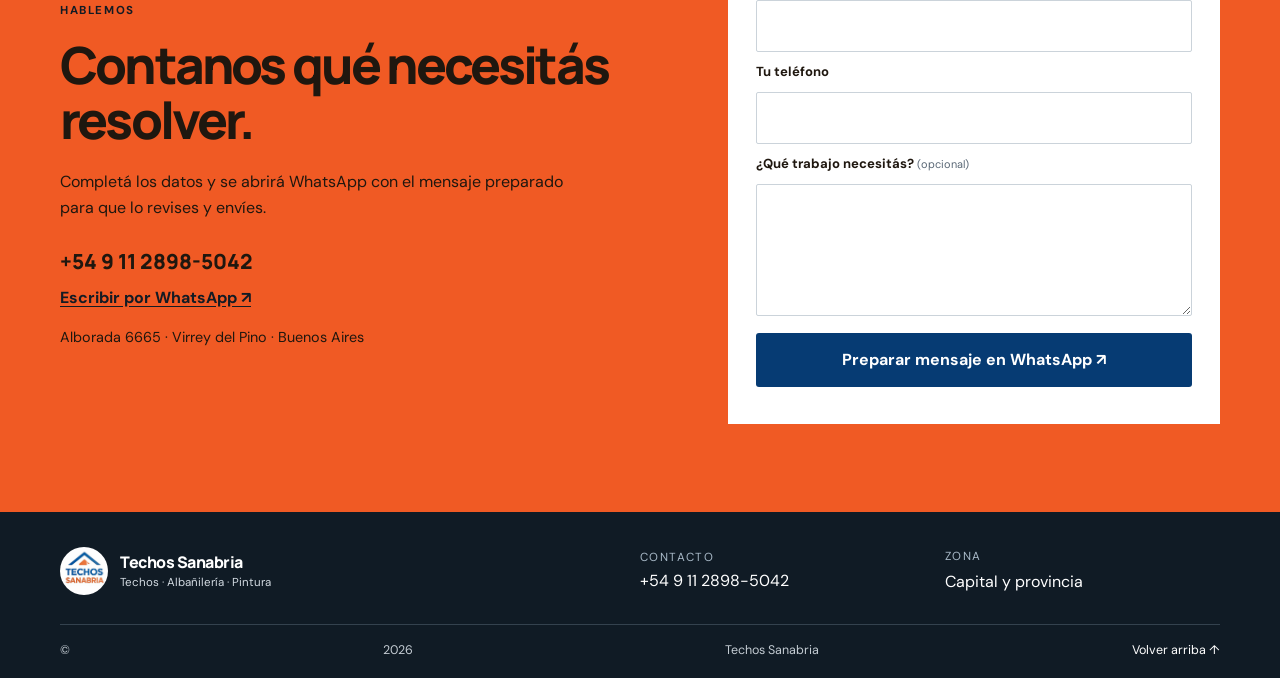
==== commit 737b5a3a: "Recuperar el formato editorial y las imágenes de la guía 05" ====
--- a/index.html
+++ b/index.html
@@ -157,7 +157,7 @@
     <section class="gallery section" id="imagenes"><div class="shell"><div class="section-heading"><p class="eyebrow">Imágenes compartidas por el negocio</p><h2>Referencias visuales de los trabajos.</h2><p>Fotografías y piezas promocionales suministradas para esta página. Se muestran como material compartido por el negocio; no verifican por sí solas obras realizadas ni testimonios.</p></div><div class="gallery-grid"><figure class="gallery-card gallery-feature"><img src="./images/techo-antes-despues.jpg" alt="Pieza compartida que presenta imágenes de techo antes y después" loading="lazy"><figcaption><b>Techos · antes y después</b><span>Imagen suministrada por el negocio; no se verificó el proyecto representado.</span></figcaption></figure><figure class="gallery-card"><img src="./images/techista-trabajando.webp" alt="Imagen promocional compartida de una persona trabajando en un techo" loading="lazy"><figcaption><b>Arreglo de tejados</b><span>Imagen promocional compartida.</span></figcaption></figure><figure class="gallery-card"><img src="./images/seguridad-en-techo.jpg" alt="Imagen compartida de una persona realizando una tarea sobre un techo" loading="lazy"><figcaption><b>Filtraciones de agua</b><span>Imagen promocional compartida.</span></figcaption></figure><figure class="gallery-card"><img src="./images/colocacion-membrana.jpg" alt="Imagen promocional de colocación de membrana en un techo" loading="lazy"><figcaption><b>Colocación de membrana</b><span>Imagen promocional compartida.</span></figcaption></figure><figure class="gallery-card"><img src="./images/revision-humedad.webp" alt="Imagen promocional de revisión de una pared con humedad" loading="lazy"><figcaption><b>Filtraciones y humedad</b><span>Imagen promocional compartida.</span></figcaption></figure></div></div></section>
     <section class="details section"><div class="shell details-grid"><div><p class="eyebrow">Zona y atención</p><h2>Desde Virrey del Pino, Capital y provincia.</h2><p>La base está en Alborada 6665, Virrey del Pino, Buenos Aires. Consultanos para conversar la ubicación y el trabajo.</p></div><div class="details-card"><h3>Horarios de atención</h3><dl><div><dt>Lunes a viernes</dt><dd>24 horas</dd></div><div><dt>Sábado</dt><dd>08:00–17:00</dd></div><div><dt>Domingo</dt><dd>Cerrado</dd></div></dl><a href="https://www.google.com/maps/search/?api=1&amp;query=Alborada+6665%2C+Virrey+del+Pino%2C+Buenos+Aires" target="_blank" rel="noopener noreferrer">Ver dirección en el mapa ↗</a></div></div></section>
     <section class="faq section" id="preguntas"><div class="shell faq-grid"><div><p class="eyebrow">Antes de escribir</p><h2>Preguntas frecuentes.</h2><p>El alcance concreto se define al conversar cada necesidad.</p></div><div class="faq-list"><details><summary>¿Qué tipo de trabajos puedo consultar?</summary><p>Techos y reparaciones, impermeabilización, albañilería, refacciones y pintura. Contanos brevemente qué necesitás.</p></details><details><summary>¿Qué información ayuda para empezar?</summary><p>La zona, una descripción del problema y algunas fotos si tenés. Eso ayuda a orientar la conversación inicial.</p></details><details><summary>¿Atienden en mi zona?</summary><p>La cobertura se comunica como Capital y provincia. Consultanos con tu ubicación para confirmar si pueden coordinar el trabajo.</p></details><details><summary>¿Cómo se define el precio?</summary><p>Depende del lugar y del alcance acordado. Consultá para conversar las condiciones antes de avanzar.</p></details></div></div></section>
-    <section class="section guide-preview" id="blog" aria-labelledby="guides-title"><div class="shell"><div class="guide-preview-heading"><div><p class="eyebrow">GUÍAS PARA TU CASA</p><h2 id="guides-title">Tu casa da señales.<br><em>Aprendé a reconocerlas.</em></h2></div><p>Ideas claras para entender qué observar, cuidar tu casa y preparar una consulta.</p></div><div class="guide-collection"><article class="guide-feature"><a class="guide-feature-image" href="./blogs/humedad-en-paredes-que-observar/" tabindex="-1" aria-hidden="true"><img src="./images/blog/humedad-pared-pintura.jpg" width="2182" height="2420" alt="" loading="lazy" decoding="async"><span>GUÍA 02</span></a><div class="guide-feature-copy"><p class="guide-feature-meta">HUMEDAD EN PAREDES <span>9 min de lectura</span></p><h3><a href="./blogs/humedad-en-paredes-que-observar/">Humedad en paredes: qué observar.</a></h3><p>Ubicación, estado de la pintura e historia del cambio. Ejemplos para registrar lo que pasa en una pared y explicarlo con claridad.</p><a class="guide-feature-cta" href="./blogs/humedad-en-paredes-que-observar/">Leer la guía ↗</a></div></article><article class="guide-feature"><a class="guide-feature-image" href="./blogs/senales-de-filtracion-en-el-techo/" tabindex="-1" aria-hidden="true"><img src="./images/blog/peeling.webp" width="931" height="678" alt="" loading="lazy" decoding="async"><span>GUÍA 01</span></a><div class="guide-feature-copy"><p class="guide-feature-meta">FILTRACIONES <span>7 min de lectura</span></p><h3><a href="./blogs/senales-de-filtracion-en-el-techo/">¿Manchas en el techo? 5 señales que conviene revisar.</a></h3><p>Qué mirar desde el interior y qué información reunir antes de consultar por una posible filtración.</p><a class="guide-feature-cta" href="./blogs/senales-de-filtracion-en-el-techo/">Leer la guía ↗</a></div></article></div><div class="guide-preview-bottom"><p>SEGUÍ LEYENDO</p><ul><li><span>GUÍA 03 · CONSULTAS · 7 MIN</span><a href="./blogs/que-enviar-para-consultar-por-una-filtracion/">Qué información enviar para consultar por una filtración</a><br>Un mensaje claro para explicar qué observaste, elegir fotos útiles y preparar una consulta.</li><li><span>GUÍA 04 · EVALUACIÓN · 8 MIN</span><a href="./blogs/revision-profesional-del-techo/">Qué puede incluir una revisión profesional del techo</a><br>Qué preguntar antes, durante y después de una revisión: alcance, accesos, límites de la evaluación y próximos pasos.</li><li><span>GUÍA 05 · IMPERMEABILIZACIÓN · 3 MIN</span><a href="./blogs/antes-de-impermeabilizar-un-techo/">Antes de impermeabilizar un techo: qué conviene preguntar</a><br>Qué preguntar sobre el estado de la cubierta, los desagües y el alcance del trabajo para comparar propuestas de impermeabilización.</li></ul></div><details class="guide-preview-credit"><summary>Créditos de las imágenes</summary><p>Fotografías ilustrativas, no trabajos del negocio. Pared: <a href="https://commons.wikimedia.org/wiki/File:Paint_peeling_off_bathroom_wall.jpg">Doggo19292 / Wikimedia Commons</a>, <a href="https://creativecommons.org/licenses/by-sa/4.0/">CC BY-SA 4.0</a>, sin modificaciones. Créditos completos en cada artículo.</p></details></div></section>
+    <section class="section guide-preview" id="blog" aria-labelledby="guides-title"><div class="shell"><div class="guide-preview-heading"><div><p class="eyebrow">GUÍAS PARA TU CASA</p><h2 id="guides-title">Tu casa da señales.<br><em>Aprendé a reconocerlas.</em></h2></div><p>Ideas claras para entender qué observar, cuidar tu casa y preparar una consulta.</p></div><div class="guide-collection"><article class="guide-feature"><a class="guide-feature-image" href="./blogs/humedad-en-paredes-que-observar/" tabindex="-1" aria-hidden="true"><img src="./images/blog/humedad-pared-pintura.jpg" width="2182" height="2420" alt="" loading="lazy" decoding="async"><span>GUÍA 02</span></a><div class="guide-feature-copy"><p class="guide-feature-meta">HUMEDAD EN PAREDES <span>9 min de lectura</span></p><h3><a href="./blogs/humedad-en-paredes-que-observar/">Humedad en paredes: qué observar.</a></h3><p>Ubicación, estado de la pintura e historia del cambio. Ejemplos para registrar lo que pasa en una pared y explicarlo con claridad.</p><a class="guide-feature-cta" href="./blogs/humedad-en-paredes-que-observar/">Leer la guía ↗</a></div></article><article class="guide-feature"><a class="guide-feature-image" href="./blogs/senales-de-filtracion-en-el-techo/" tabindex="-1" aria-hidden="true"><img src="./images/blog/peeling.webp" width="931" height="678" alt="" loading="lazy" decoding="async"><span>GUÍA 01</span></a><div class="guide-feature-copy"><p class="guide-feature-meta">FILTRACIONES <span>7 min de lectura</span></p><h3><a href="./blogs/senales-de-filtracion-en-el-techo/">¿Manchas en el techo? 5 señales que conviene revisar.</a></h3><p>Qué mirar desde el interior y qué información reunir antes de consultar por una posible filtración.</p><a class="guide-feature-cta" href="./blogs/senales-de-filtracion-en-el-techo/">Leer la guía ↗</a></div></article></div><div class="guide-preview-bottom"><p>SEGUÍ LEYENDO</p><ul><li><span>GUÍA 03 · CONSULTAS · 7 MIN</span><a href="./blogs/que-enviar-para-consultar-por-una-filtracion/">Qué información enviar para consultar por una filtración</a><br>Un mensaje claro para explicar qué observaste, elegir fotos útiles y preparar una consulta.</li><li><span>GUÍA 04 · EVALUACIÓN · 8 MIN</span><a href="./blogs/revision-profesional-del-techo/">Qué puede incluir una revisión profesional del techo</a><br>Qué preguntar antes, durante y después de una revisión: alcance, accesos, límites de la evaluación y próximos pasos.</li><li><span>GUÍA 05 · IMPERMEABILIZACIÓN · 4 MIN</span><a href="./blogs/antes-de-impermeabilizar-un-techo/">Antes de impermeabilizar un techo: qué conviene preguntar</a><br>Qué preguntar sobre el estado de la cubierta, los desagües y el alcance del trabajo para comparar propuestas de impermeabilización.</li></ul></div><details class="guide-preview-credit"><summary>Créditos de las imágenes</summary><p>Fotografías ilustrativas, no trabajos del negocio. Pared: <a href="https://commons.wikimedia.org/wiki/File:Paint_peeling_off_bathroom_wall.jpg">Doggo19292 / Wikimedia Commons</a>, <a href="https://creativecommons.org/licenses/by-sa/4.0/">CC BY-SA 4.0</a>, sin modificaciones. Créditos completos en cada artículo.</p></details></div></section>
     <section class="contact section" id="contacto"><div class="shell contact-grid"><div><p class="eyebrow">Hablemos</p><h2>Contanos qué necesitás resolver.</h2><p>Completá los datos y se abrirá WhatsApp con el mensaje preparado para que lo revises y envíes.</p><a class="contact-phone" href="tel:+5491128985042">+54 9 11 2898-5042</a><a class="direct-whatsapp" href="https://wa.me/5491128985042" target="_blank" rel="noopener noreferrer">Escribir por WhatsApp ↗</a><p class="address">Alborada 6665 · Virrey del Pino · Buenos Aires</p><noscript><p class="no-js-note">JavaScript está desactivado; usá los enlaces directos para llamar o abrir WhatsApp.</p></noscript></div><form id="contactForm"><label for="contactName">Tu nombre</label><input id="contactName" name="name" autocomplete="name" required><label for="contactPhone">Tu teléfono</label><input id="contactPhone" name="phone" type="tel" autocomplete="tel" required><label for="contactMessage">¿Qué trabajo necesitás? <small>(opcional)</small></label><textarea id="contactMessage" name="message" rows="4"></textarea><button class="button button-dark" type="submit" disabled data-security-submit>Preparar mensaje en WhatsApp ↗</button><p class="form-note" id="formStatus" aria-live="polite"></p></form></div></section>
   </main>
   <footer class="site-footer"><div class="shell footer-inner"><a class="brand footer-brand" href="#inicio"><img src="./images/logo-techos-sanabria.webp" alt="" width="44" height="44" loading="lazy" decoding="async"><span><strong>Techos Sanabria</strong><small>Techos · Albañilería · Pintura</small></span></a><div><span>Contacto</span><a href="tel:+5491128985042">+54 9 11 2898-5042</a></div><div><span>Zona</span><p>Capital y provincia</p></div></div><div class="shell footer-bottom">© <span id="currentYear"></span> Techos Sanabria <a href="#inicio">Volver arriba ↑</a></div></footer>
